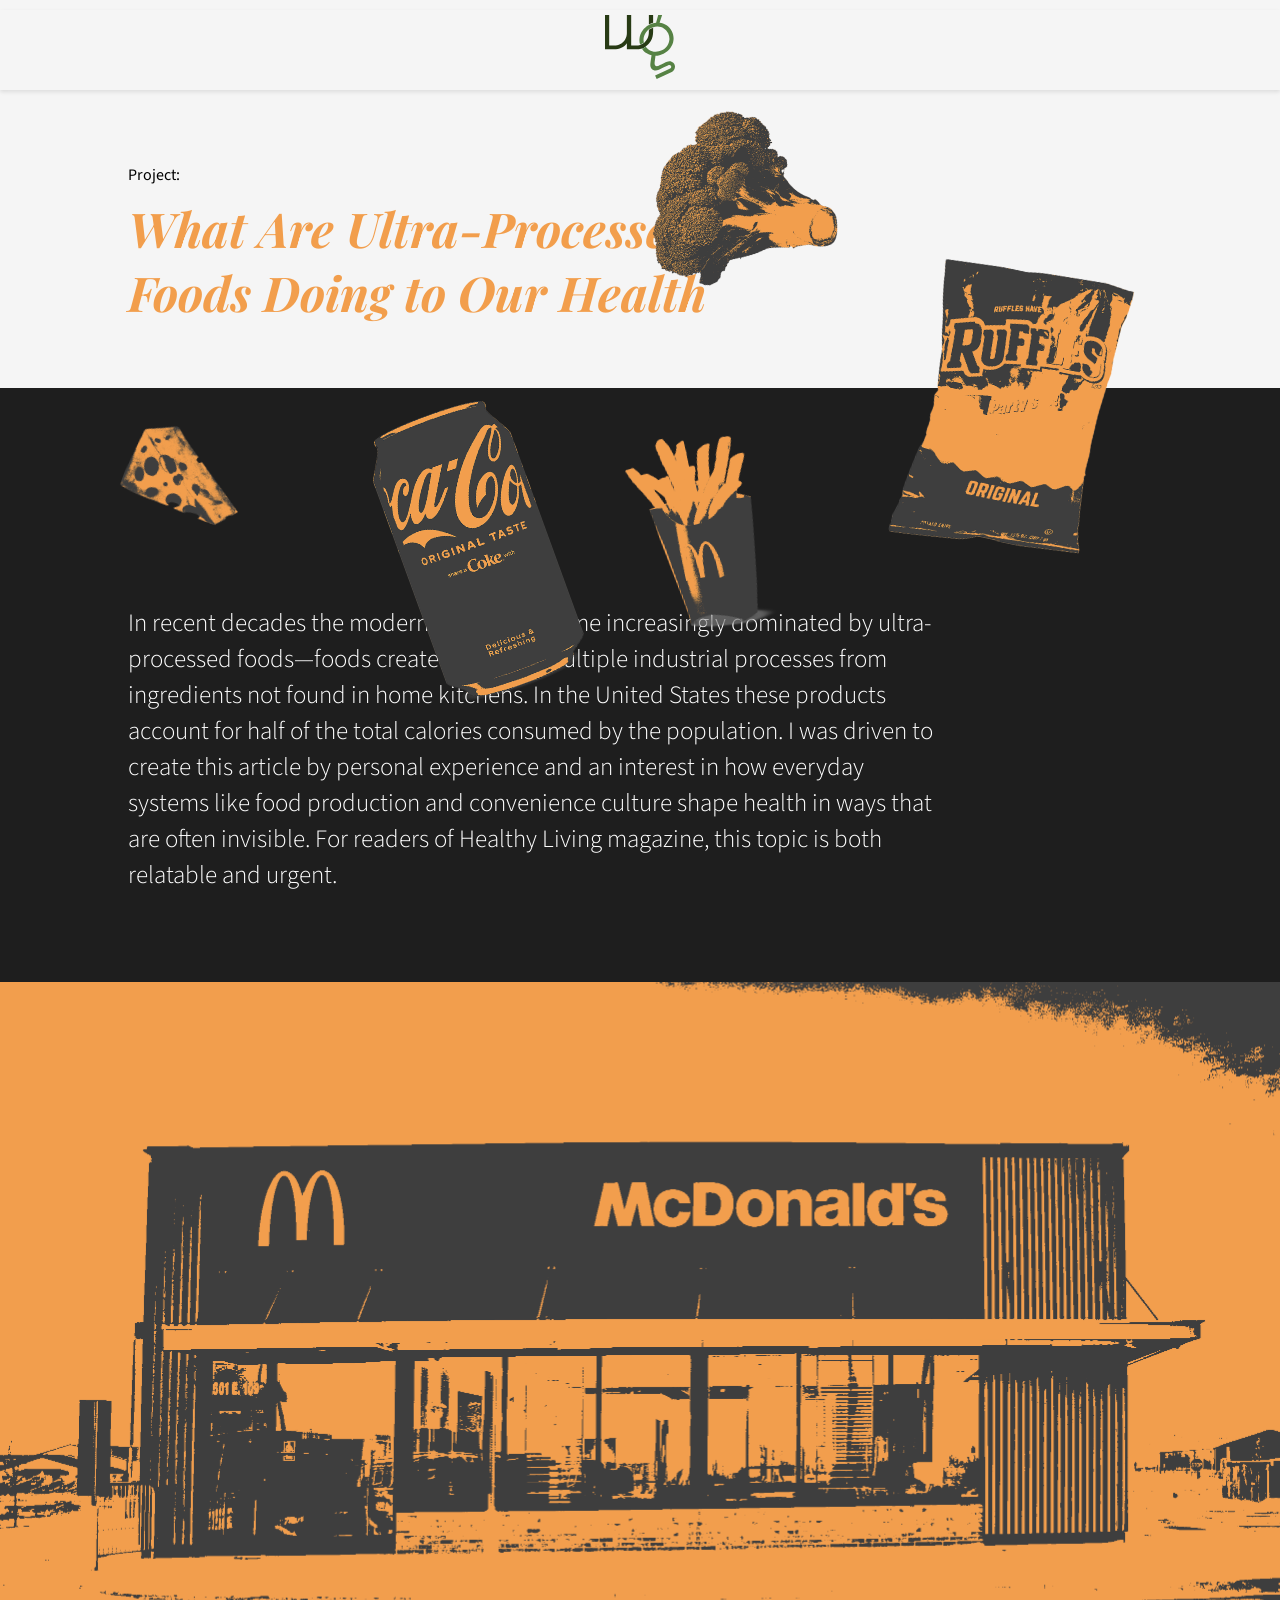
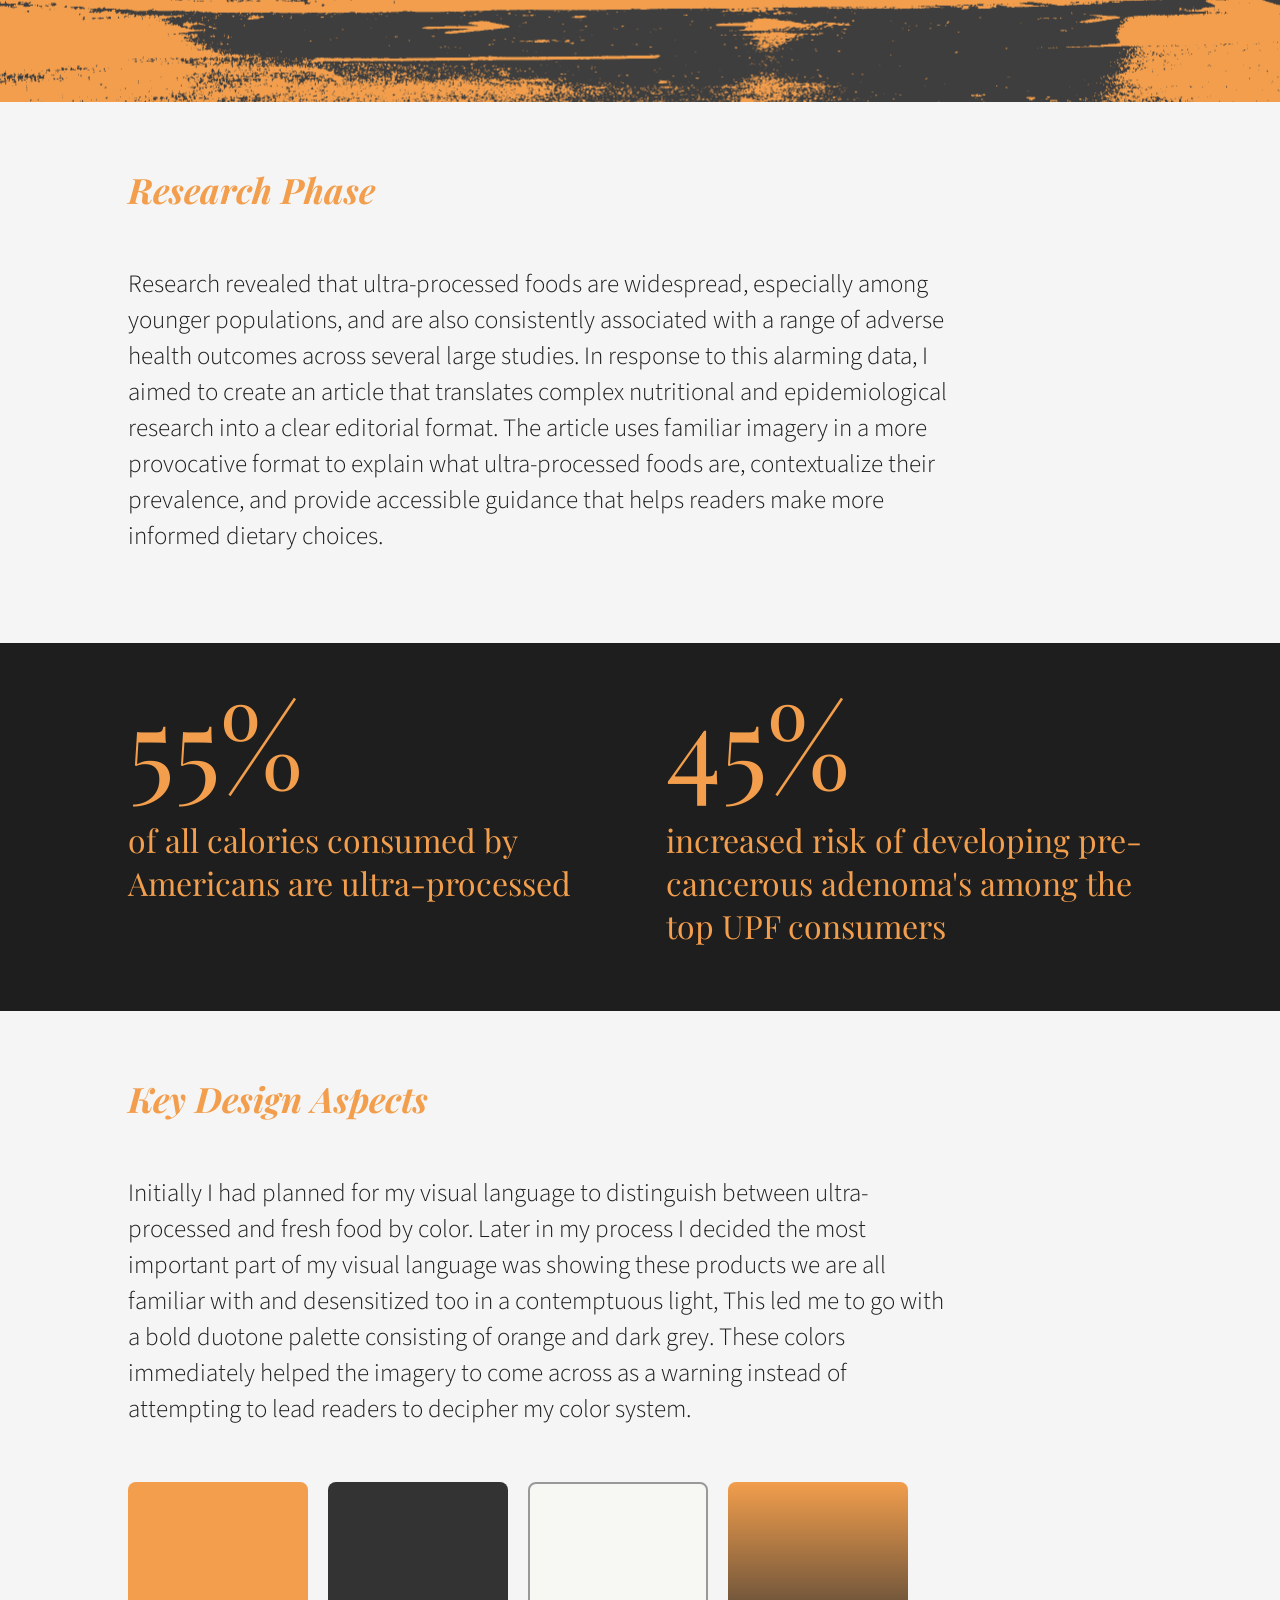
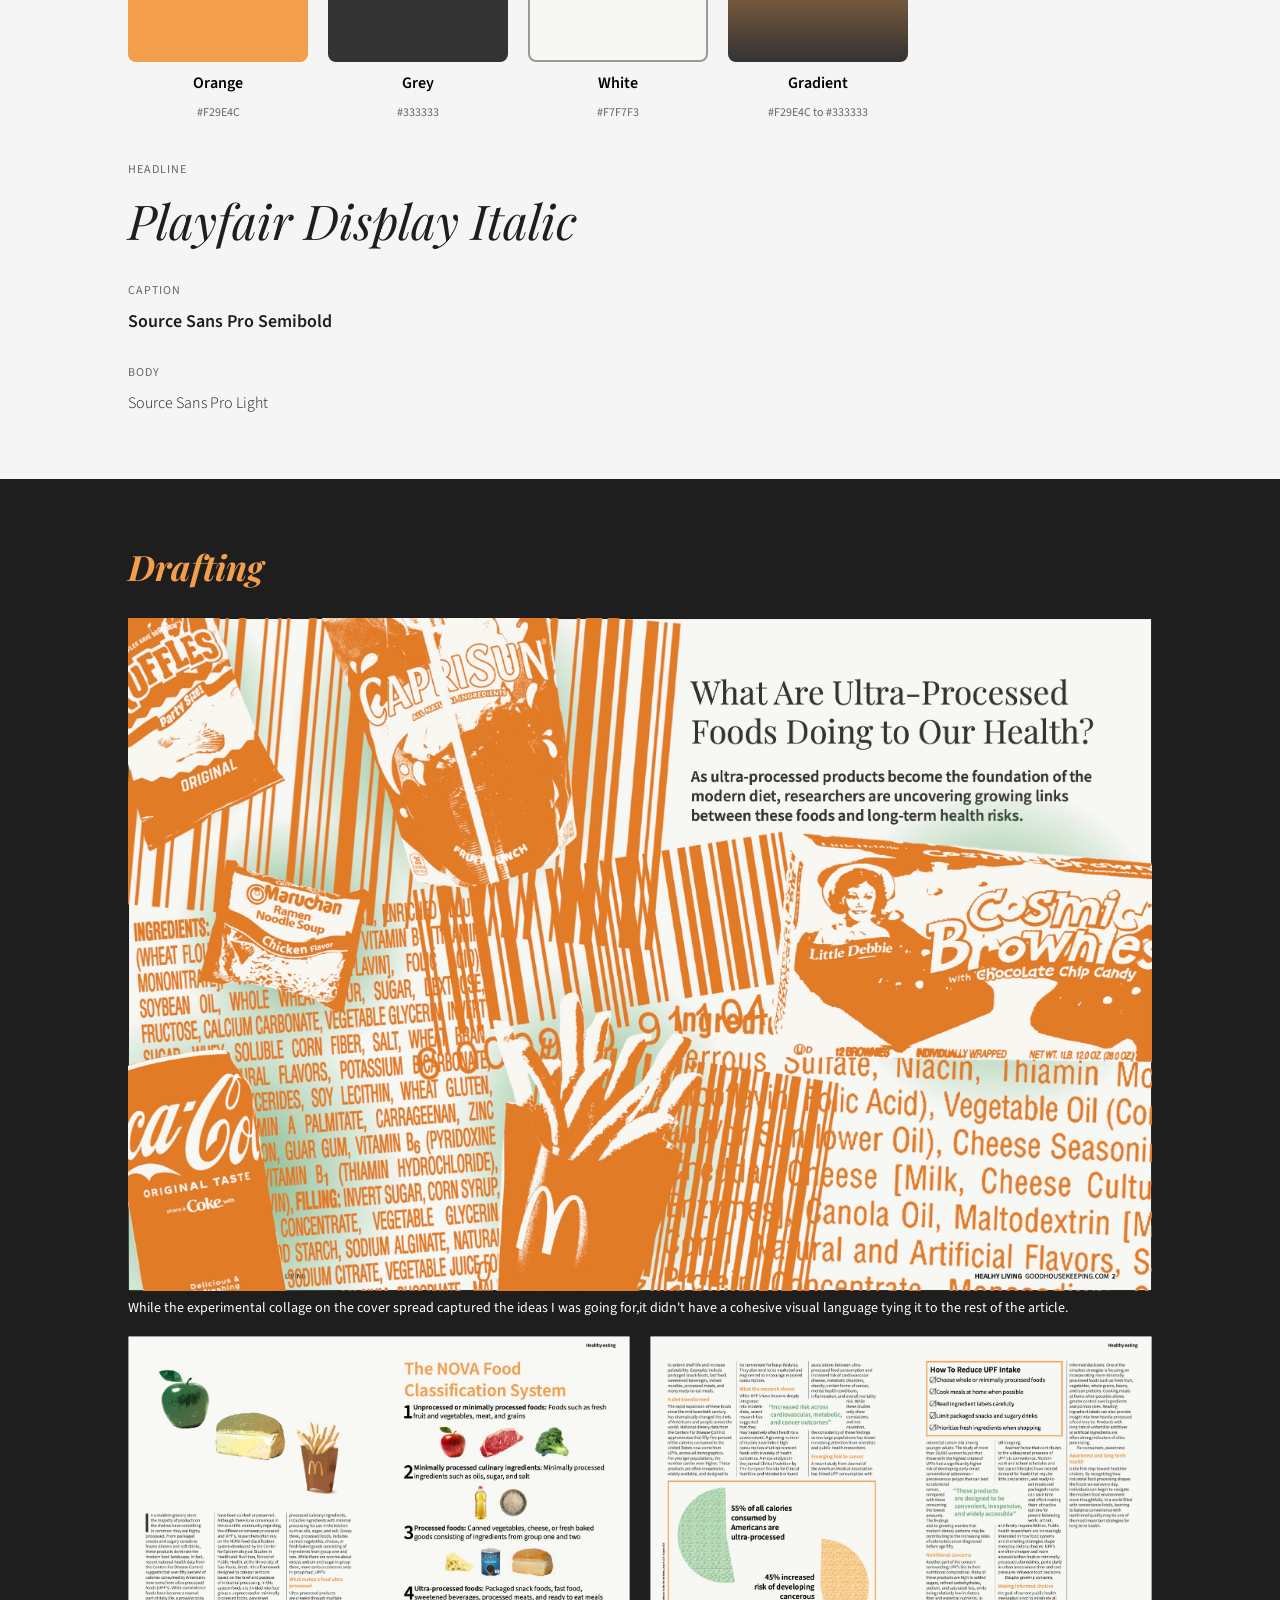
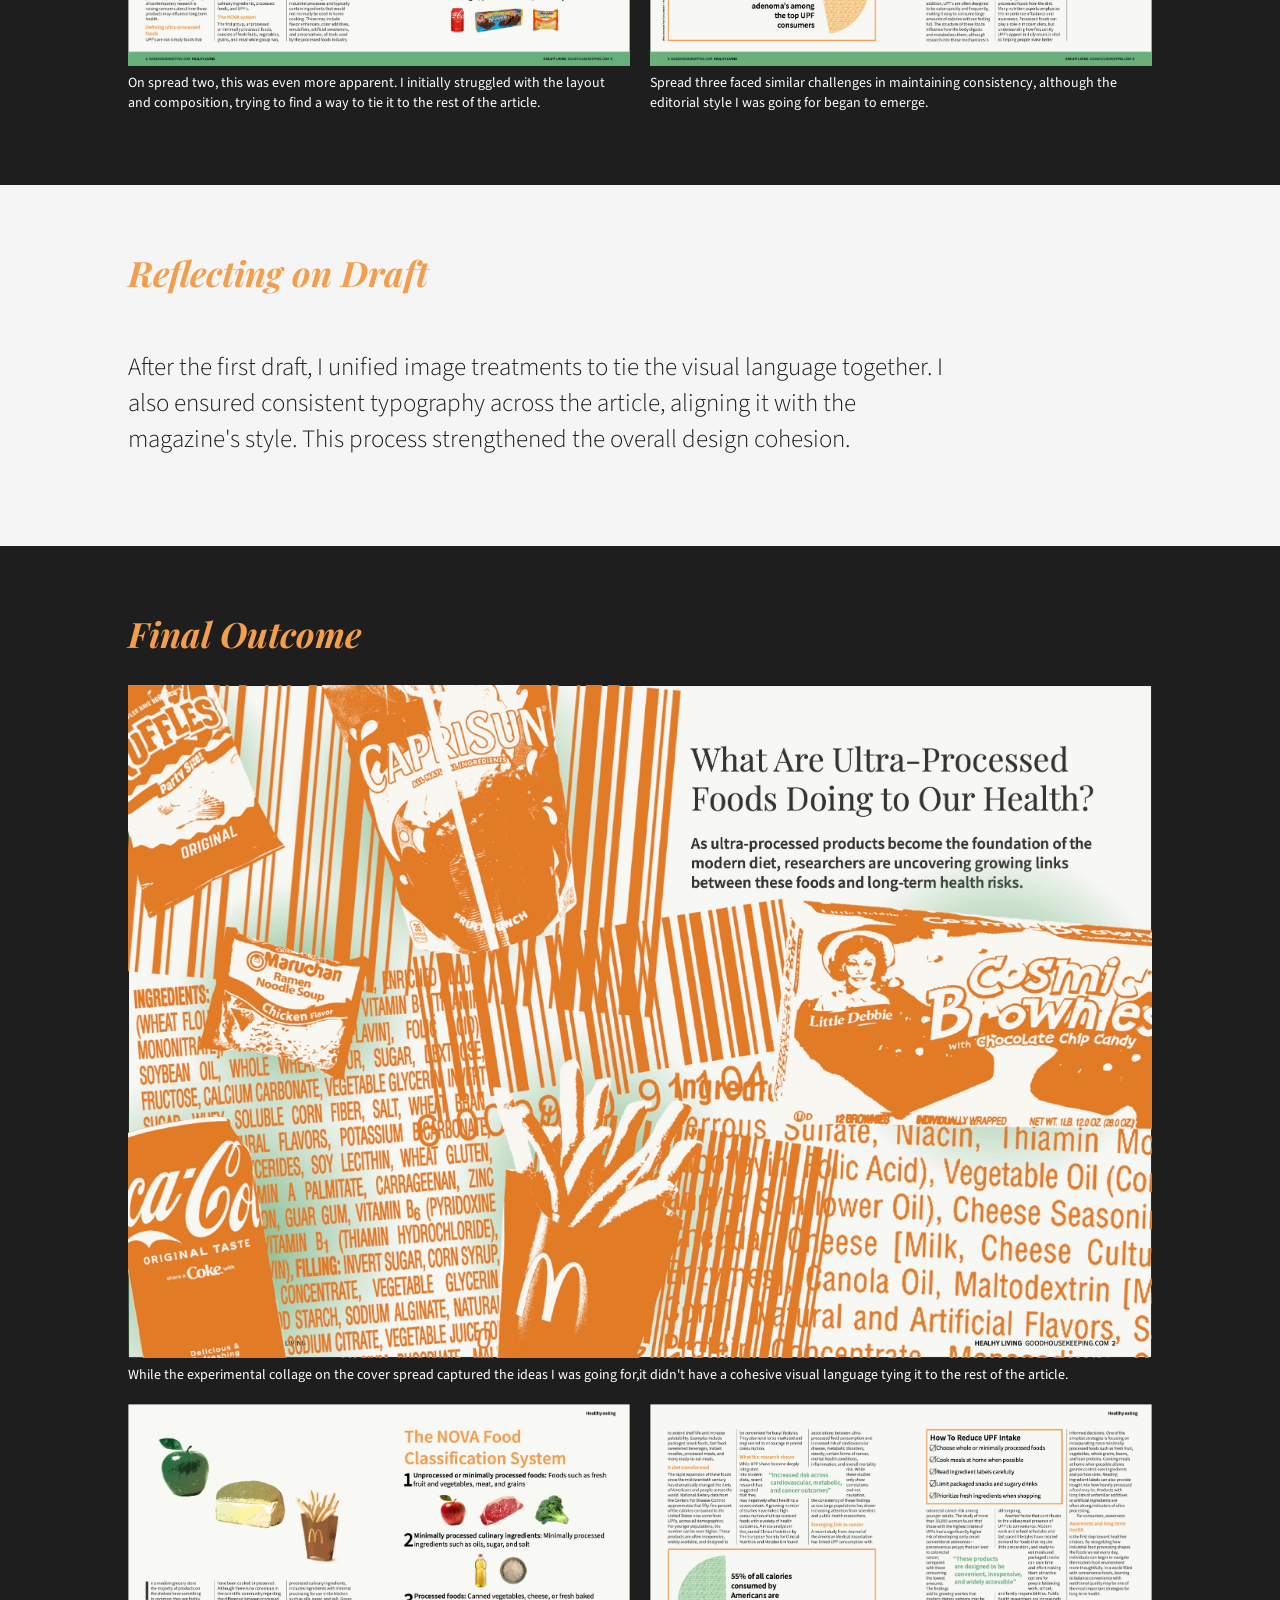
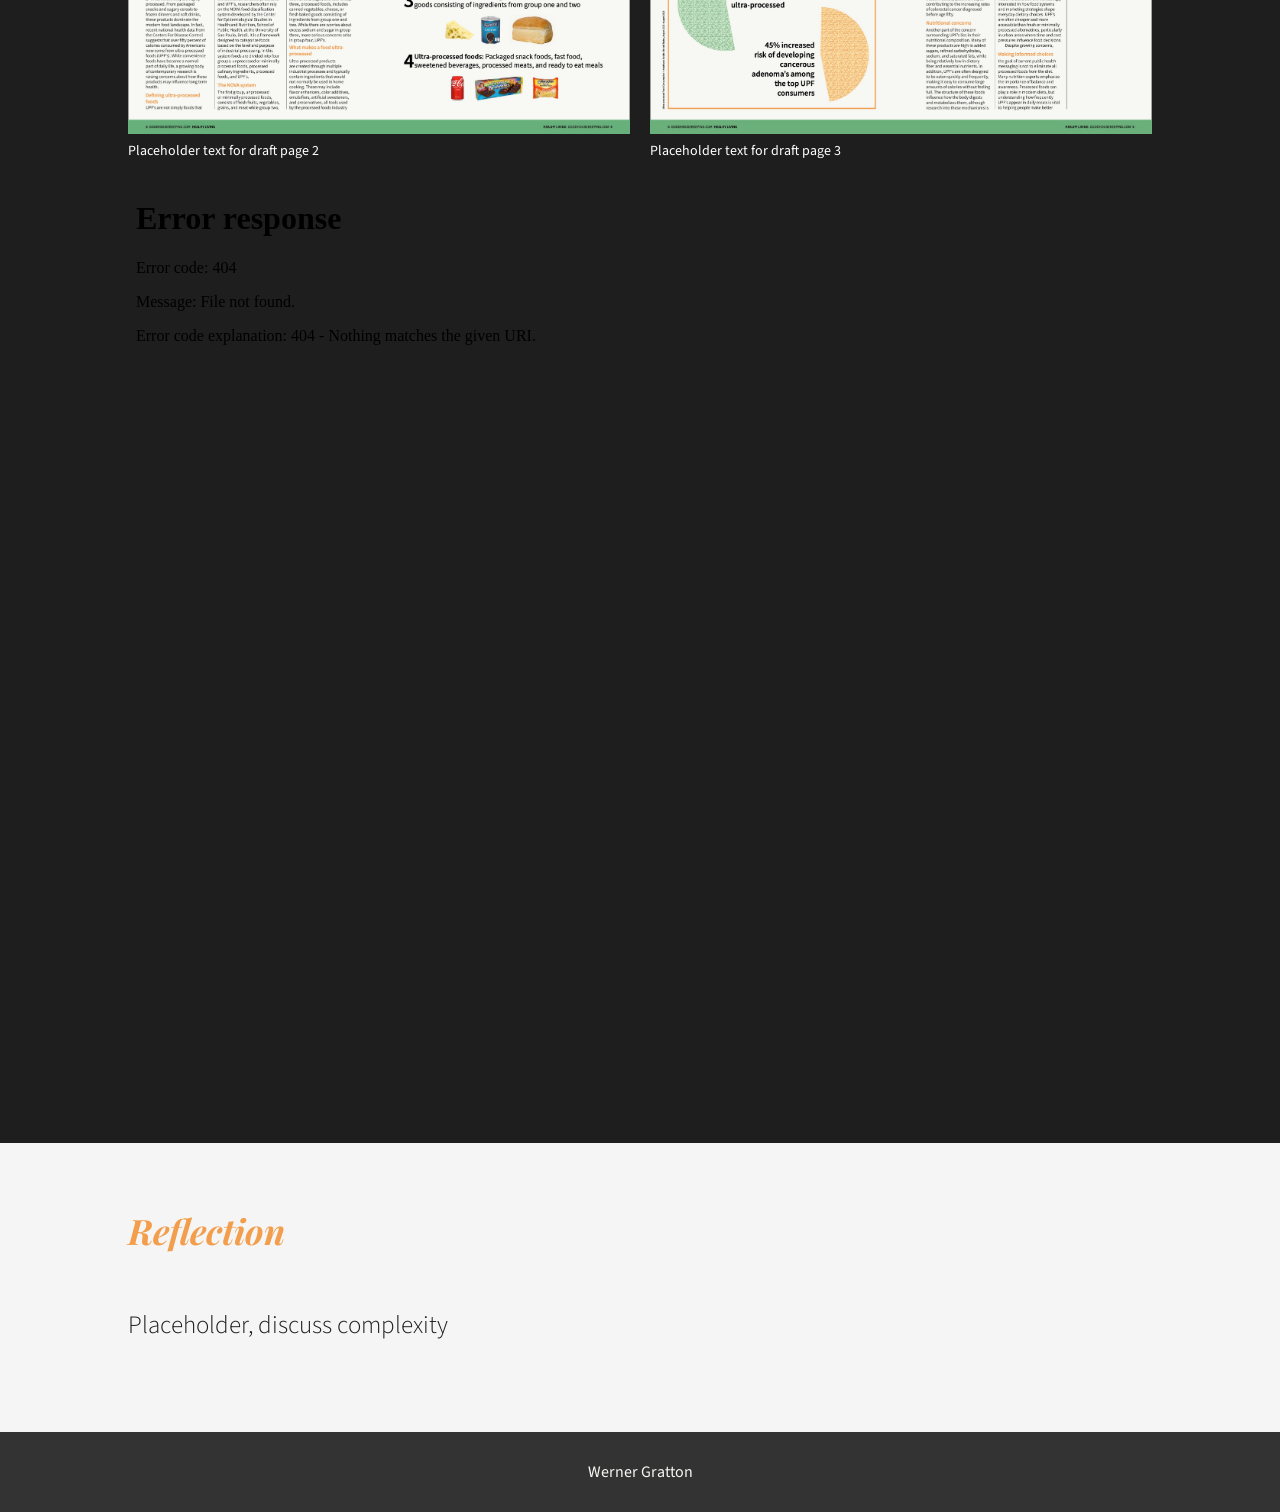
==== case_study.html @ 646a1f19 "updated to match local version" ====
<!DOCTYPE html>
<html lang="en">
<head>
    <meta charset="UTF-8">
    <meta name="viewport" content="width=device-width, initial-scale=1.0">
    <title>Werner Gratton</title>
    <link rel="preconnect" href="https://fonts.googleapis.com">
    <link rel="preconnect" href="https://fonts.gstatic.com" crossorigin>
    <link href="https://fonts.googleapis.com/css2?family=Playfair+Display:ital@0;1&family=Source+Sans+Pro:wght@300;400;600&display=swap" rel="stylesheet">
    <link rel="stylesheet" href="css/case_study.css">
</head>
<body>
    <header>
        <div class="logo">
            <a href="index.html"><img src="assets/images/logo.svg" alt=""></a>
        </div>
    </header>
    <section class="section">
        <span class="label">Project:</span>
        <h1 class="heading">What Are Ultra-Processed Foods Doing to Our Health</h1>
        <img src="assets/images/case_study/french fry.png" alt="" class="collage-image" id="draggable">
        <img src="assets/images/case_study/broccoli.png" alt="" class="collage-image">
        <img src="assets/images/case_study/ruffles.png" alt="" class="collage-image">
        <img src="assets/images/case_study/cheese.png" alt="" class="collage-image">
        <img src="assets/images/case_study/coke.png" alt="" class="collage-image">
    </section>
    <section class="section dark opening">
        <p class="text">In recent decades the modern diet has become increasingly dominated by ultra-processed foods—foods created through multiple industrial processes from ingredients not found in home kitchens. In the United States these products account for half of the total calories consumed by the population. I was driven to create this article by personal experience and an interest in how everyday systems like food production and convenience culture shape health in ways that are often invisible. For readers of Healthy Living magazine, this topic is both relatable and urgent.</p>
    </section>
    <section class="section" id="full-width">

    </section>
    <section class="section">
        <h1 class="heading subheading">Research Phase</h1>
        <p class="text dark">Research revealed that ultra-processed foods are widespread, especially among younger populations, and are also consistently associated with a range of adverse health outcomes across several large studies. In response to this alarming data, I aimed to create an article that translates complex nutritional and epidemiological research into a clear editorial format. The article uses familiar imagery in a more provocative format to explain what ultra-processed foods are, contextualize their prevalence, and provide accessible guidance that helps readers make more informed dietary choices.</p>
    </section>
    <div class="stats-grid">
        <div class="stat-item">
            <p>55%</p>
            <p class="stat-label">of all calories consumed by Americans are ultra-processed</p>
        </div>
        <div class="stat-item">
            <p>45%</p>
            <p class="stat-label">increased risk of developing pre-cancerous adenoma&#39;s among the top UPF consumers</p>
        </div>
    </div>
    <section class="section">
         <h1 class="heading subheading">Key Design Aspects</h1>
        <p class="text dark">Initially I had planned for my visual language to distinguish between ultra-processed and fresh food by color. Later in my process I decided the most important part of my visual language was showing these products we are all familiar with and desensitized too in a contemptuous light, This led me to go with a bold duotone palette consisting of orange and dark grey. These colors immediately helped the imagery to come across as a warning instead of attempting to lead readers to decipher my color system.</p>
        <div class="color-palette">
            <div class="color-item">
                <div class="color-swatch orange"></div>
                <p class="color-label">Orange</p>
                <p class="color-value">#F29E4C</p>
            </div>
            <div class="color-item">
                <div class="color-swatch grey"></div>
                <p class="color-label">Grey</p>
                <p class="color-value">#333333</p>
            </div>
            <div class="color-item">
                <div class="color-swatch white"></div>
                <p class="color-label">White</p>
                <p class="color-value">#F7F7F3</p>
            </div>
            <div class="color-item">
                <div class="color-swatch gradient"></div>
                <p class="color-label">Gradient</p>
                <p class="color-value">#F29E4C to #333333</p>
            </div>
        </div>
        <div class="type-specimen">
            <div class="type-item">
                <p class="type-label">Headline</p>
                <p class="type-display headline">Playfair Display Italic</p>
            </div>
            <div class="type-item">
                <p class="type-label">Caption</p>
                <p class="type-display caption">Source Sans Pro Semibold</p>
            </div>
            <div class="type-item">
                <p class="type-label">Body</p>
                <p class="type-display body">Source Sans Pro Light</p>
            </div>
        </div>
    </section>
    <section class="section dark">
        <h1 class="heading subheading">Drafting</h1>
        <figure class="bigimage">
            <img src="assets/images/case_study/darft_pg1.jpg" alt="">
            <figcaption class="image-caption">While the experimental collage on the cover spread captured the ideas I was going for,it didn't have a cohesive visual language tying it to the rest of the article.</figcaption>
        </figure>
        <div class="imagerow">
            <figure class="image-card">
                <img src="assets/images/case_study/darft_pg2.jpg" alt="">
                <figcaption class="image-caption">On spread two, this was even more apparent. I initially struggled with the layout and composition, trying to find a way to tie it to the rest of the article.</figcaption>
            </figure>
            <figure class="image-card">
                <img src="assets/images/case_study/darft_pg3.jpg" alt="">
                <figcaption class="image-caption">Spread three faced similar challenges in maintaining consistency, although the editorial style I was going for began to emerge.</figcaption>
            </figure>
        </div>
    </section>
    <section class="section">
        <h1 class="heading subheading">Reflecting on Draft</h1>
        <p class="text dark">After the first draft, I unified image treatments to tie the visual language together. I also ensured consistent typography across the article, aligning it with the magazine's style. This process strengthened the overall design cohesion.</p>
    </section>
    <section class="section dark">
        <h1 class="heading subheading">Final Outcome</h1>
        <figure class="bigimage">
            <img src="assets/images/case_study/darft_pg1.jpg" alt="">
            <figcaption class="image-caption">While the experimental collage on the cover spread captured the ideas I was going for,it didn't have a cohesive visual language tying it to the rest of the article.</figcaption>
        </figure>
        <div class="imagerow">
            <figure class="image-card">
                <img src="assets/images/case_study/darft_pg2.jpg" alt="">
                <figcaption class="image-caption">Placeholder text for draft page 2</figcaption>
            </figure>
            <figure class="image-card">
                <img src="assets/images/case_study/darft_pg3.jpg" alt="">
                <figcaption class="image-caption">Placeholder text for draft page 3</figcaption>
            </figure>
        </div>
        <iframe src="assets/pdf/final.pdf" frameborder="0" style="display: block; width: 100%; height: 100vh;">
            <p>error</p>
        </iframe>
    </section>
    <section class="section">
        <h1 class="heading subheading">Reflection</h1>
        <p class="text dark">Placeholder, discuss complexity</p>
    </section>
    <footer>
        <p>Werner Gratton</p>
    </footer>
    <script src="scripts/case_study.js"></script>
</body>
</html>
---- css/case_study.css ----
*, *::before, *::after {
    box-sizing: border-box;
}

body {
    background-color: whitesmoke;
    display: flex;
    flex-direction: column;
    margin: 0;
    padding: 0;
    width: 100%;
    min-height: 100vh;
    cursor: default;
    font-family: 'Source Sans Pro', system-ui, -apple-system, BlinkMacSystemFont,
        'Segoe UI', Roboto, Oxygen, Ubuntu, Cantarell, 'Open Sans', 'Helvetica Neue', sans-serif;
    background-size: cover;
    background-position: center;
    background-repeat: no-repeat;
    overflow-x: hidden;
}

header {
    width: 100%;
    height: 5rem;
    margin: 10px 0;
    display: flex;
    justify-content: center;
    align-items: center;
    box-shadow: 0 2px 4px rgba(0, 0, 0, 0.1);
}

footer {
    width: 100%;
    height: 5rem;
    margin: 10px 0;
    display: flex;
    justify-content: center;
    align-items: center;
    background-color: #333333;
    padding: 0 0;
    margin: 0 0 0 0;
    color: #F7F7F3;
}

figure {
    margin: 0;
}

.logo img {
    width: 70px;
}

.logo p {
    text-align: center;
    font-family: Arial, Helvetica, sans-serif;
    font-size: clamp(14px, 2vw, 20px);
    color: white;
}

.section {
    position: relative;
    display: flex;
    flex-direction: column;
    width: 100%;
    max-width: 100%;
    padding: clamp(60px, 15vw, 132px) 10%;
    padding-bottom: 5%;
    padding-top: 5%;
    align-items: flex-start;
    gap: 10px;
}

.section.dark {
    background: #1E1E1E;
    justify-content: center;
    align-items: flex-start;
    padding: clamp(60px, 15vw, 132px) 10%;
    padding-bottom: 5%;
    padding-top: 5%;
}

.section.dark.opening {
    padding-top: 15%;
}

.heading {
    max-width: 60%;
    font-family: 'Playfair Display', serif;
    color: #F29E4C;
    font-style: italic;
    font-size: clamp(24px, 5vw, 48px);
    margin: 0;
    text-align: left;
}

.heading.subheading {
    font-size: clamp(22px, 5vw, 35px);
    padding: clamp(12px, 2vw, 18px) 0;
    padding-top: 0;
}

.text {
    max-width: 90%;
    color: #FFF;
    font-family: 'Source Sans Pro', sans-serif;
    font-size: clamp(16px, 3vw, 25px);
    font-weight: 300;
    line-height: normal;
    margin-right: 20%;
}

.text.dark {
    color: #1E1E1E;
}

.stats-grid {
    display: flex;
    gap: 5%;
    padding: 2% 10% 5%;
    justify-content: center;
    align-items: flex-start;
    align-self: stretch;
    background: #1E1E1E;
}

.stat-item {
    flex: 1 0 0;
    color: #F29E4C;
    font-family: 'Playfair Display', serif;
    font-size: clamp(3rem, 10vw, 7rem);
    font-weight: 400;
    margin: 0;
}

.stat-item p {
    margin: 0;
}

.stat-label {
    color: #F29E4C;
    font-family: 'Playfair Display', serif;
    font-size: clamp(1rem, 3vw, 2rem);
    font-weight: 400;
    margin: 0;
    line-height: normal;
}

.label {
    margin: 0;
    font-size: clamp(16px, 1vw, 20px);
}

.collage-image {
    position: absolute;
    width: auto;
    height: auto;
    max-width: 100%;
    max-height: 100%;
    object-fit: contain;
    cursor: grab;
    transition: transform 0.2s ease;
}

.collage-image:hover {
    transform: translateY(-4px);
}

.collage-image:active {
    cursor: grabbing;
}

#full-width {
    width: 100vw;
    height: 80vh;
    background: #1E1E1E;
    overflow: hidden;
    background-image: url('../assets/images/case_study/mcdonalds.png');
    background-size: cover;
    background-position: center;
    background-repeat: no-repeat;
    margin: 0;
    padding: 0;
}

.color-palette {
    display: grid;
    grid-template-columns: repeat(4, 1fr);
    gap: 20px;
    margin-top: 20px;
}

.color-item {
    display: flex;
    flex-direction: column;
    align-items: center;
    gap: 10px;
}

.type-item {
    display: flex;
    flex-direction: column;
    align-items: flex-start;
    gap: 10px;
}

.color-swatch {
    width: 100%;
    aspect-ratio: 1;
    border-radius: 8px;
    min-height: clamp(80px, 15vw, 180px);
}

.color-label {
    font-size: clamp(12px, 2vw, 16px);
    font-weight: 600;
    margin: 0;
    text-align: center;
}

.color-value {
    font-size: clamp(10px, 1.5vw, 12px);
    font-weight: 400;
    margin: 0;
    text-align: center;
    color: #666;
}

@media (max-width: 1024px) {
    .color-palette {
        grid-template-columns: repeat(2, 1fr);
    }
}

@media (max-width: 640px) {
    .color-palette {
        grid-template-columns: repeat(2, 1fr);
    }
}

.color-swatch.orange {
    background-color: #F29E4C;
}

.color-swatch.grey {
    background-color: #333333;
}

.color-swatch.white {
    background-color: #F7F7F3;
    border: 2px solid #999;
}

.color-swatch.gradient {
    background: linear-gradient(to bottom, #F29E4C, #333333);
}

.type-specimen {
    display: grid;
    grid-template-columns: 1fr;
    gap: 30px;
    margin-top: 30px;
}

.type-label {
    font-size: clamp(10px, 1.5vw, 12px);
    font-weight: 400;
    margin: 0;
    color: #666;
    text-transform: uppercase;
    letter-spacing: 1px;
}

.type-display {
    margin: 0;
    color: #1E1E1E;
}

.type-display.headline {
    font-family: 'Playfair Display', serif;
    font-size: clamp(28px, 5vw, 48px);
    font-style: italic;
    font-weight: 400;
}

.type-display.caption {
    font-family: 'Source Sans Pro', sans-serif;
    font-size: clamp(14px, 2.5vw, 18px);
    font-weight: 600;
}

.type-display.body {
    font-family: 'Source Sans Pro', sans-serif;
    font-size: clamp(14px, 2vw, 16px);
    font-weight: 300;
    line-height: 1.5;
}

.bigimage,
.imagerow {
    width: 100%;
    max-width: 100%;
    padding: 0 0;
}

.bigimage img,
.image-card img {
    width: 100%;
    height: auto;
    display: block;
}

.imagerow {
    display: flex;
    gap: 20px;
    justify-content: stretch;
    flex-wrap: wrap;
}

.image-card {
    flex: 1 1 calc(50% - 10px);
    min-width: 220px;
    display: flex;
    flex-direction: column;
}

.image-caption {
    font-family: 'Source Sans Pro', sans-serif;
    font-size: clamp(12px, 1.4vw, 14px);
    color: #FFF;
    margin: 0;
    line-height: 1.4;
    padding: 0.5rem 0;
}
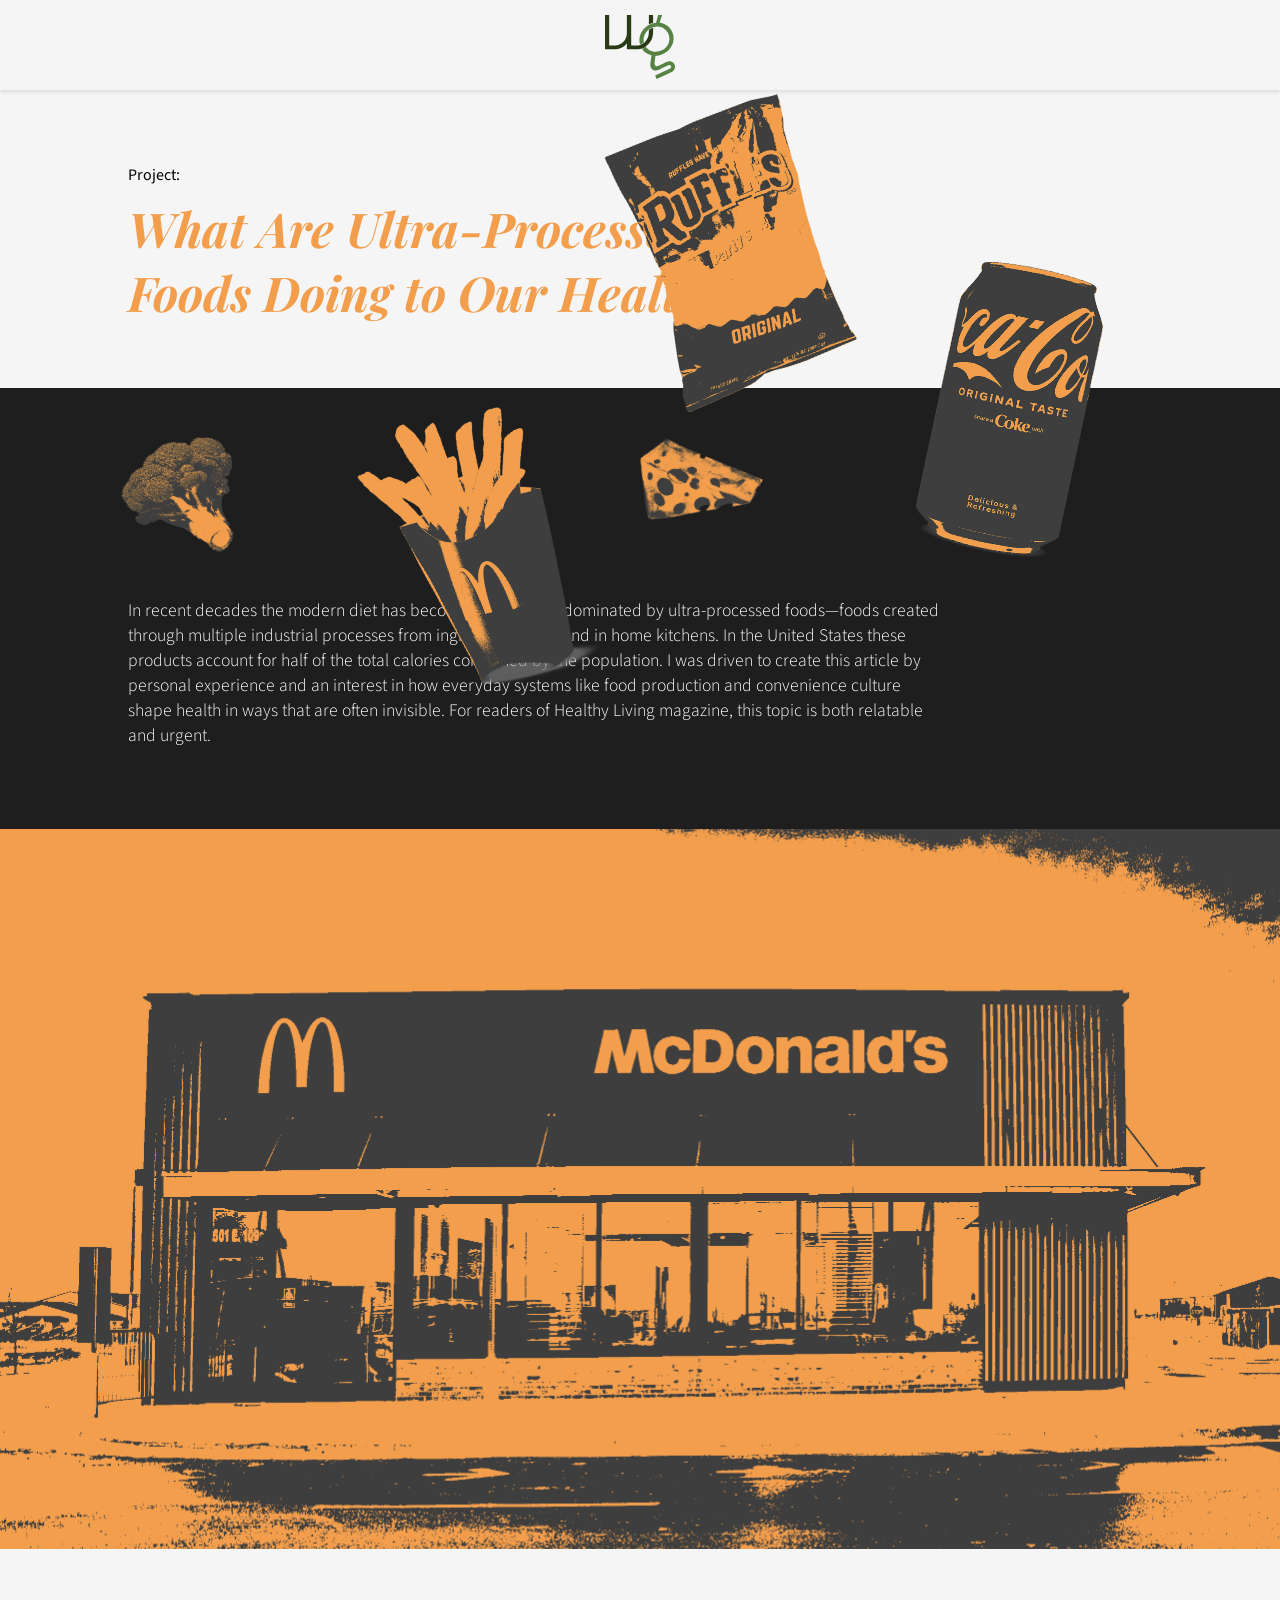
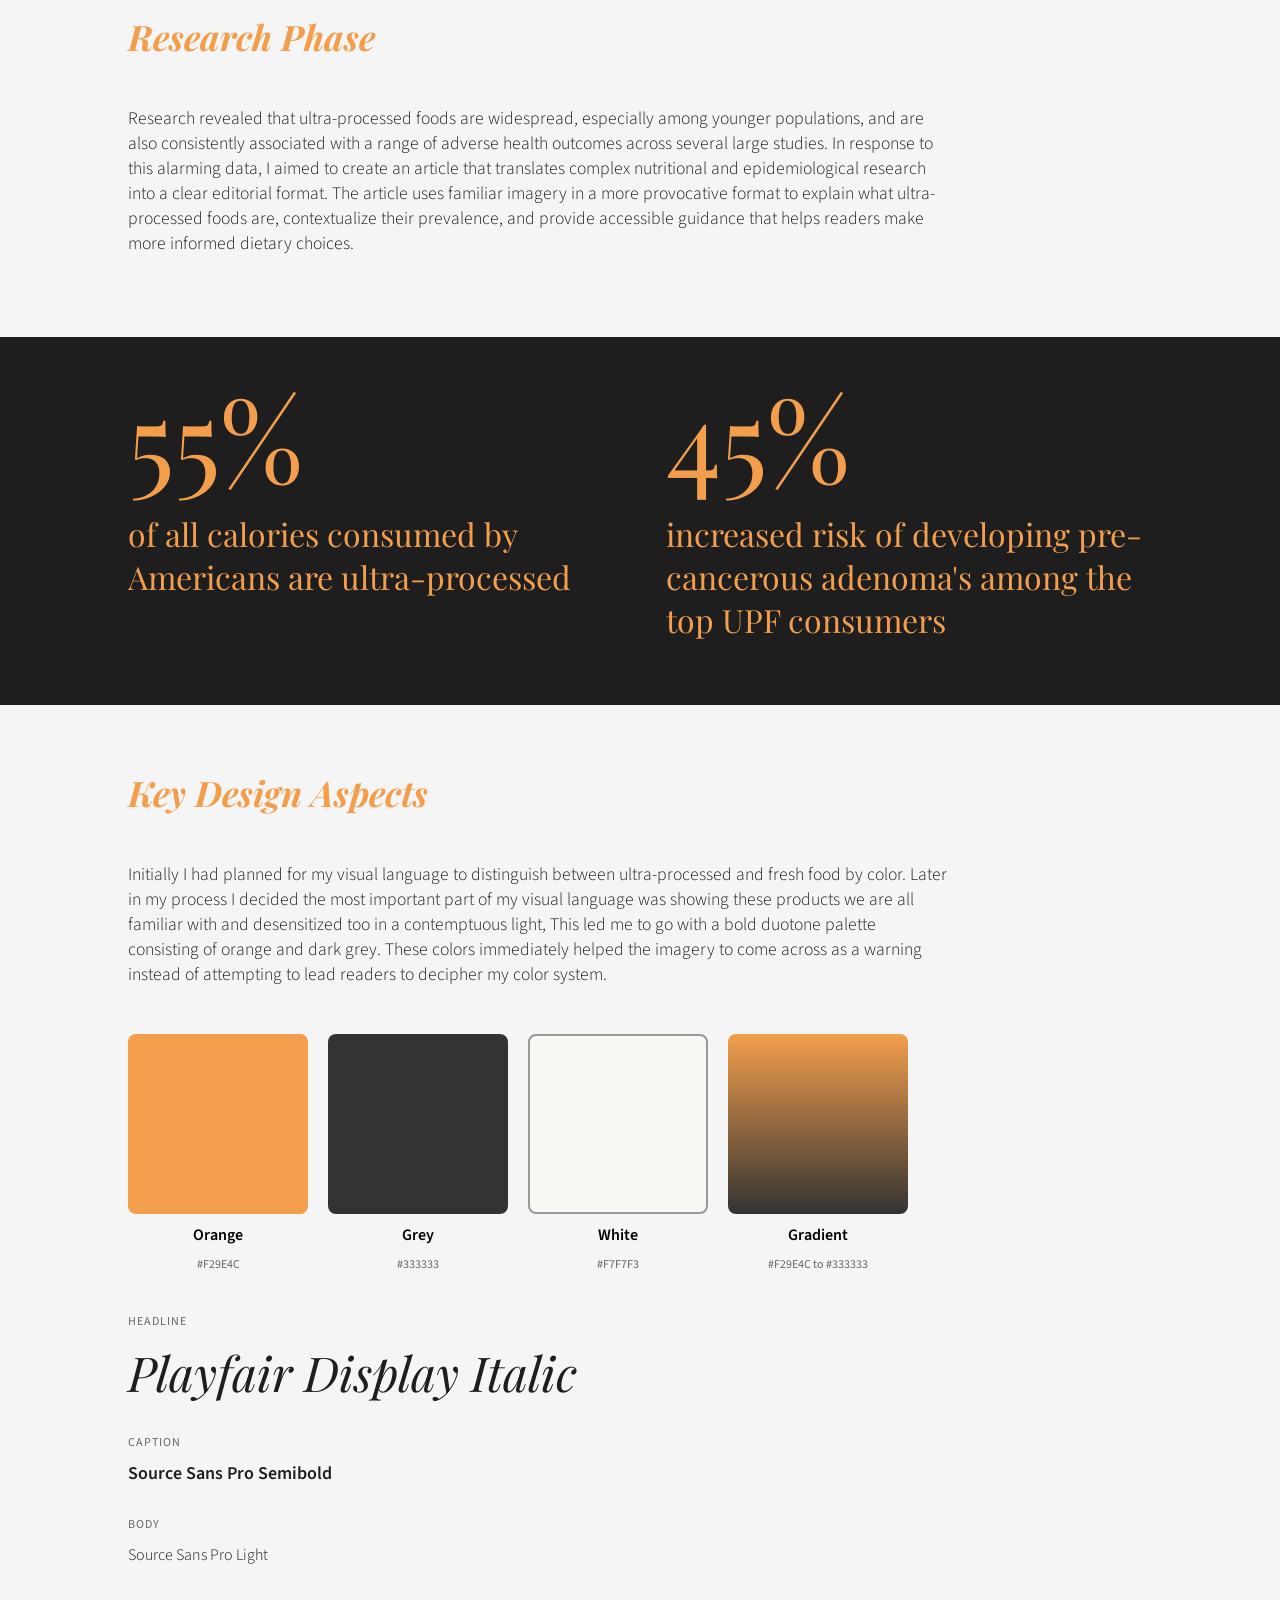
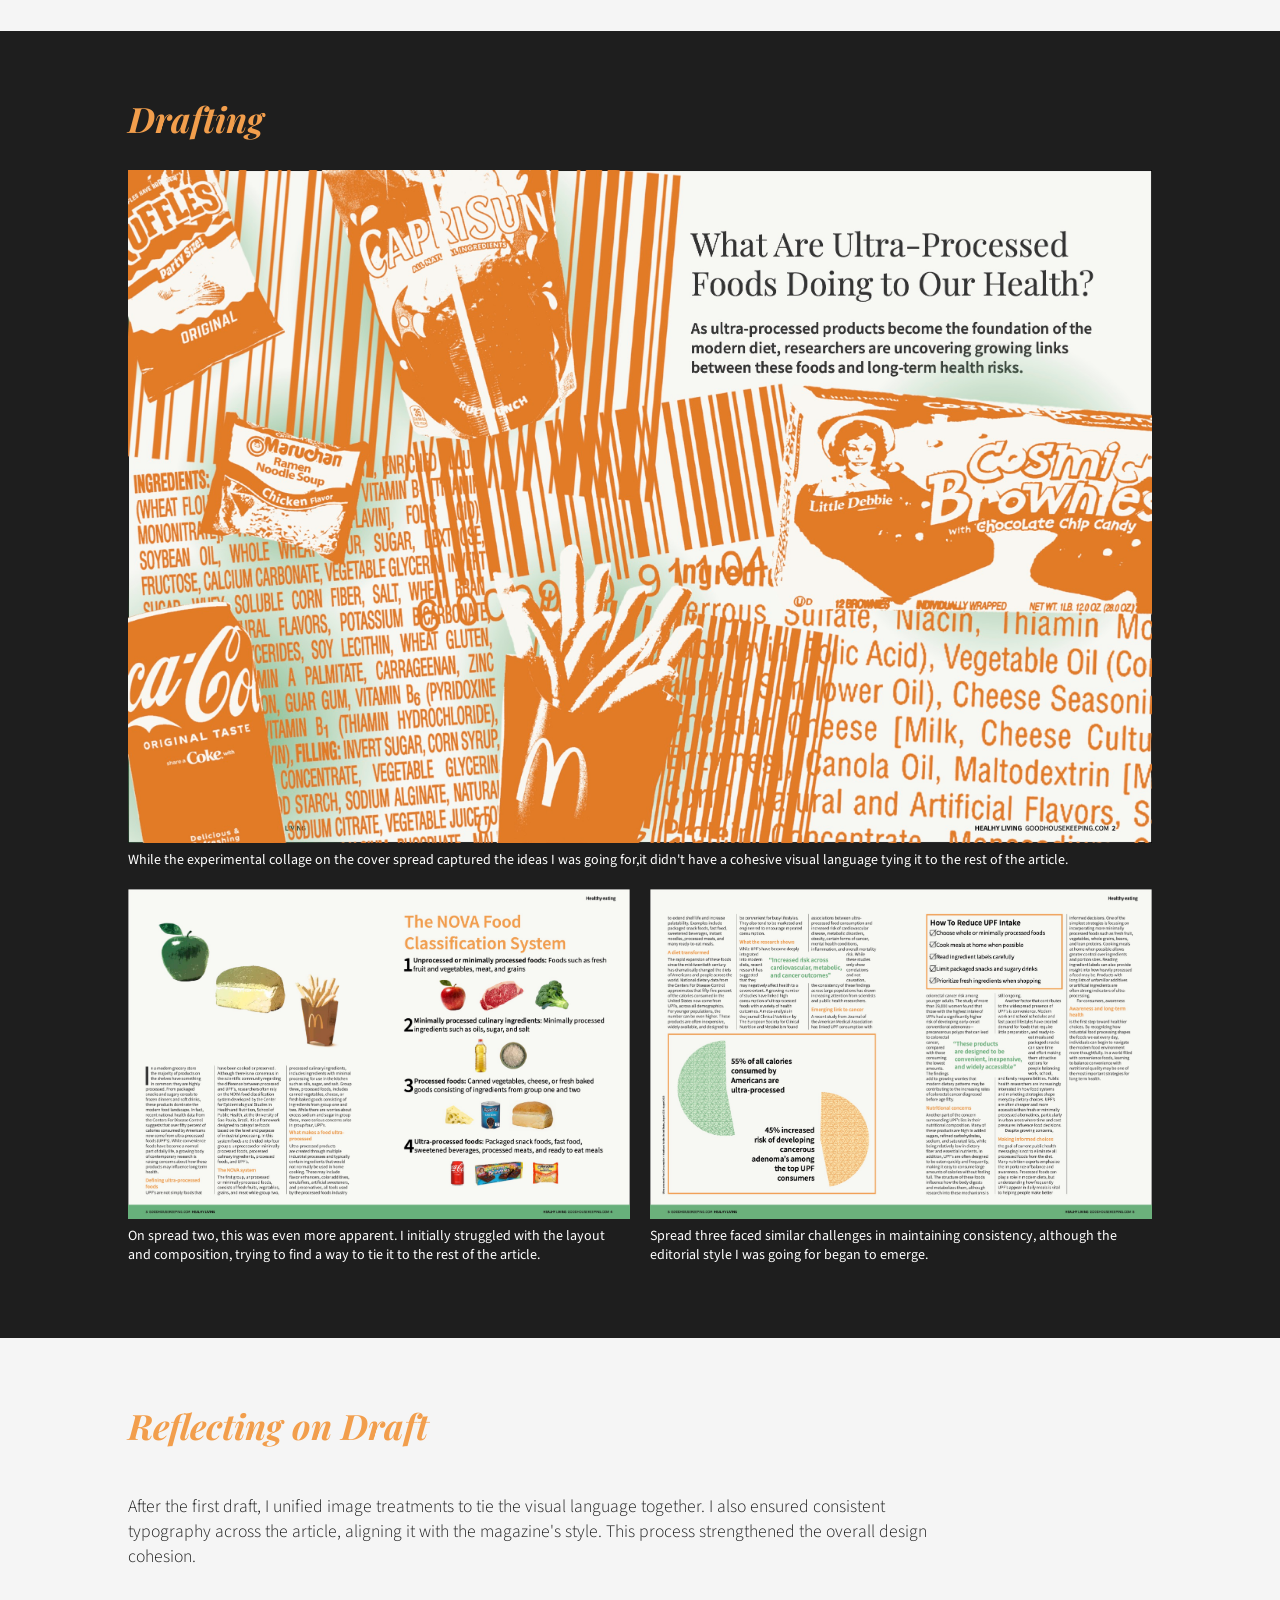
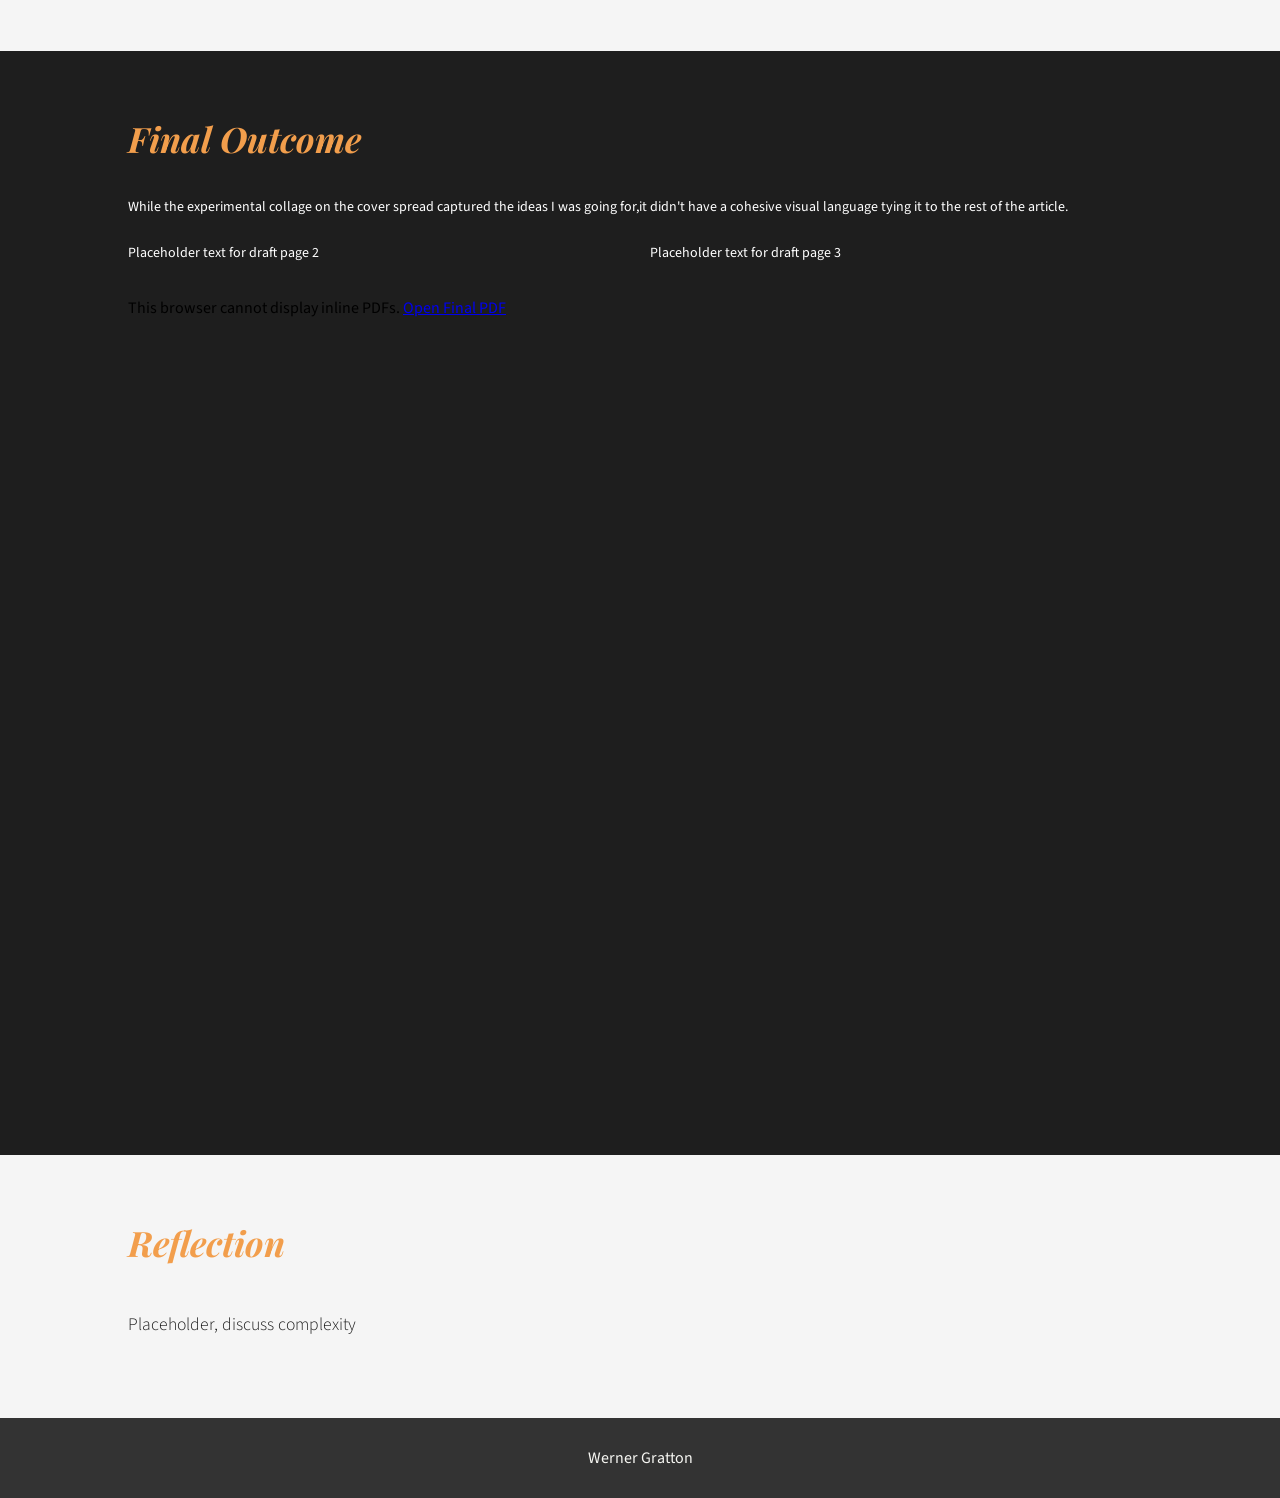
==== commit 1850dde0: "updated images" ====
--- a/case_study.html
+++ b/case_study.html
@@ -108,22 +108,36 @@
     <section class="section dark">
         <h1 class="heading subheading">Final Outcome</h1>
         <figure class="bigimage">
-            <img src="assets/images/case_study/darft_pg1.jpg" alt="">
+            <img src="assets/images/case_study/IMG_0615.jpg" alt="">
             <figcaption class="image-caption">While the experimental collage on the cover spread captured the ideas I was going for,it didn't have a cohesive visual language tying it to the rest of the article.</figcaption>
         </figure>
         <div class="imagerow">
             <figure class="image-card">
-                <img src="assets/images/case_study/darft_pg2.jpg" alt="">
+                <img src="assets/images/case_study/IMG_0613.jpg" alt="">
                 <figcaption class="image-caption">Placeholder text for draft page 2</figcaption>
             </figure>
             <figure class="image-card">
-                <img src="assets/images/case_study/darft_pg3.jpg" alt="">
+                <img src="assets/images/case_study/IMG_0612.jpg" alt="">
                 <figcaption class="image-caption">Placeholder text for draft page 3</figcaption>
             </figure>
         </div>
-        <iframe src="assets/pdf/final.pdf" frameborder="0" style="display: block; width: 100%; height: 100vh;">
-            <p>error</p>
-        </iframe>
+        <div class="pdf-embed">
+            <object
+                class="pdf-frame"
+                src="assets/pdf/final.pdf"
+                data="assets/pdf/final.pdf#view=FitH"
+                type="application/pdf"
+                aria-label="Final PDF">
+                <p>
+                    This browser cannot display inline PDFs.
+                    <a href="assets/pdf/final.pdf" target="_blank" rel="noopener noreferrer">Open Final PDF</a>
+                </p>
+            </object>
+        </div>
+        <p class="pdf-mobile-link">
+            On smaller screens, open the PDF full screen for best readability:
+            <a href="assets/pdf/final.pdf" target="_blank" rel="noopener noreferrer">Open Final PDF</a>
+        </p>
     </section>
     <section class="section">
         <h1 class="heading subheading">Reflection</h1>
--- a/css/case_study.css
+++ b/css/case_study.css
@@ -103,7 +103,7 @@
     max-width: 90%;
     color: #FFF;
     font-family: 'Source Sans Pro', sans-serif;
-    font-size: clamp(16px, 3vw, 25px);
+    font-size: 1.1rem;
     font-weight: 300;
     line-height: normal;
     margin-right: 20%;
@@ -158,11 +158,8 @@
     max-height: 100%;
     object-fit: contain;
     cursor: grab;
+    transform: rotate(var(--rotation, 0deg)) scale(1);
     transition: transform 0.2s ease;
-}
-
-.collage-image:hover {
-    transform: translateY(-4px);
 }
 
 .collage-image:active {
@@ -332,3 +329,49 @@
     padding: 0.5rem 0;
 }
 
+.pdf-embed {
+    align-self: stretch;
+    width: 100%;
+    max-width: 100%;
+    margin-left: 0;
+    transform: none;
+    height: clamp(760px, 90vh, 1200px);
+    border: 0;
+    overflow: hidden;
+    background: #1E1E1E;
+}
+
+.pdf-frame {
+    display: block;
+    width: 100%;
+    height: 100%;
+    border: 0;
+}
+
+.pdf-mobile-link {
+    display: none;
+    margin: 0.75rem 0 0;
+    color: #F7F7F3;
+    font-size: 1rem;
+}
+
+.pdf-mobile-link a {
+    color: #F29E4C;
+}
+
+@media (max-width: 1024px) {
+    .pdf-embed {
+        display: none;
+    }
+
+    .pdf-mobile-link {
+        display: block;
+    }
+
+    .pdf-mobile-link a {
+        display: inline-block;
+        margin-top: 0.25rem;
+        font-weight: 600;
+    }
+}
+
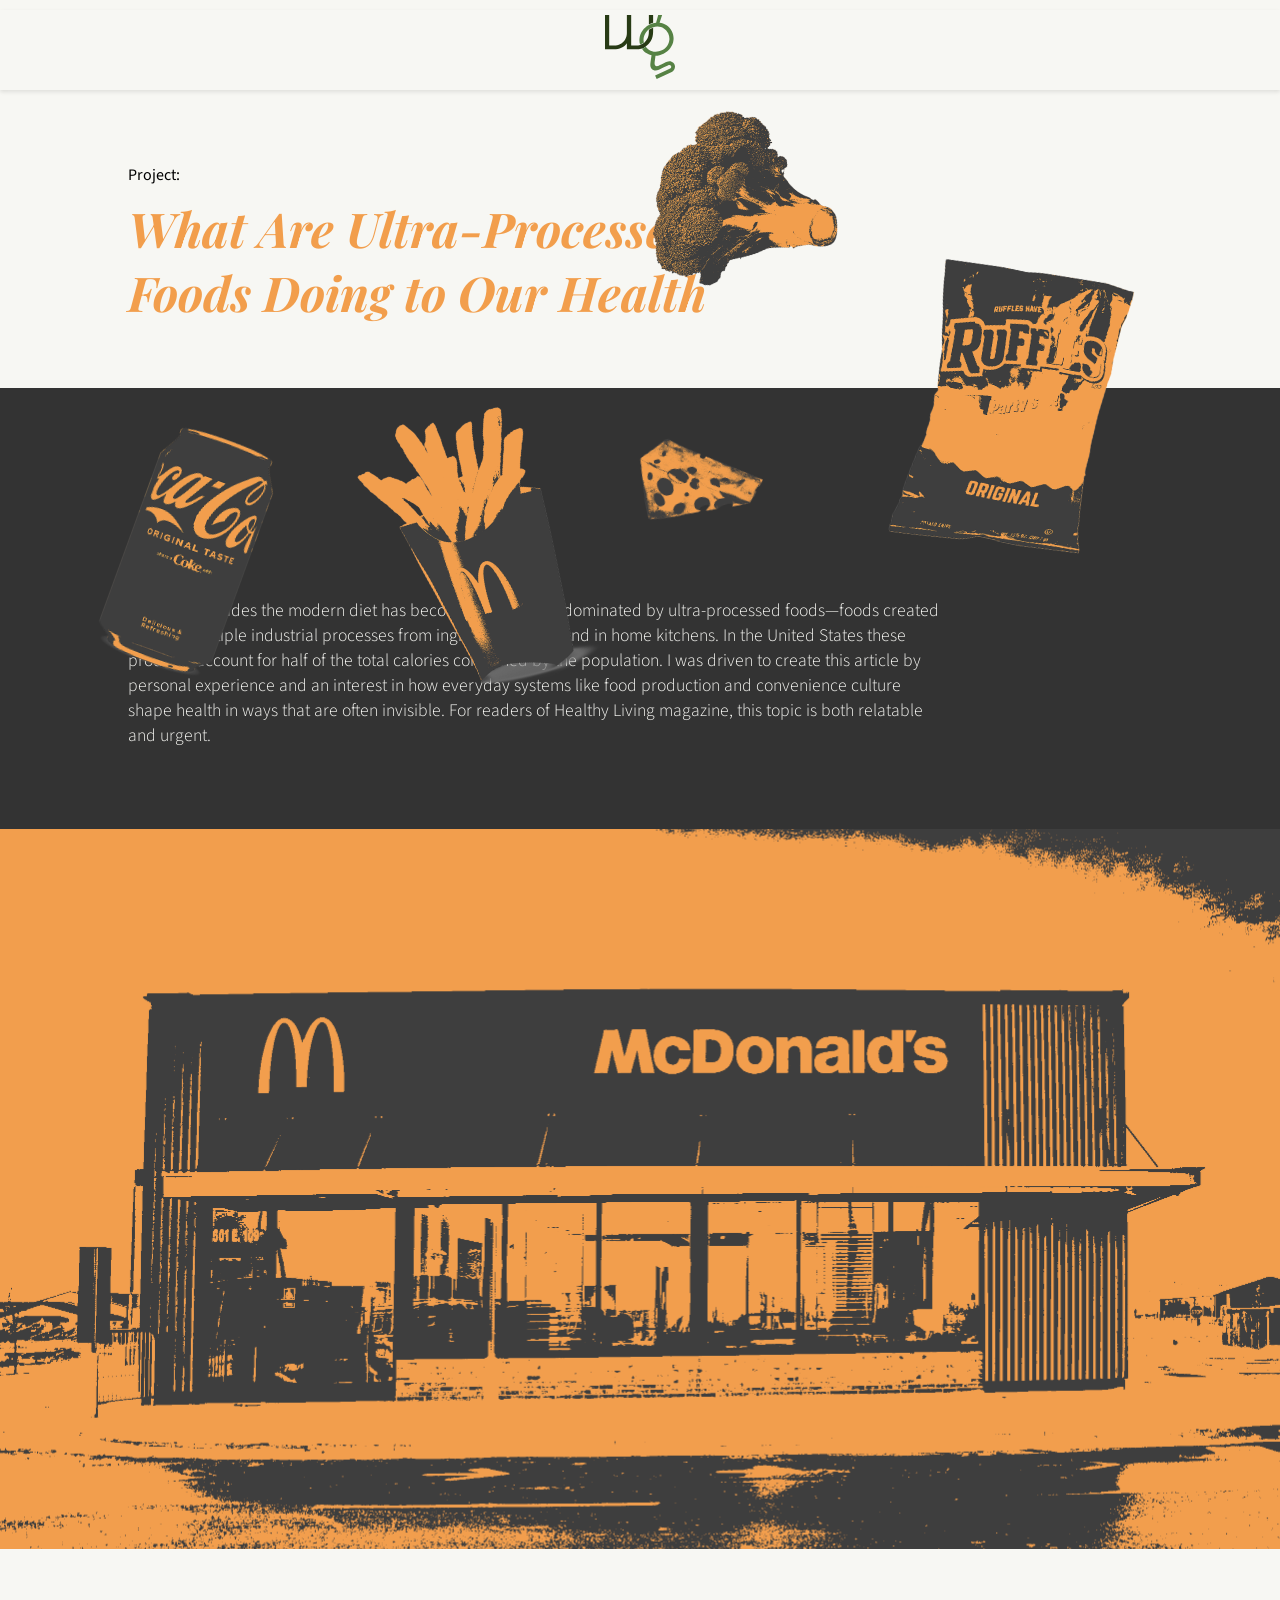
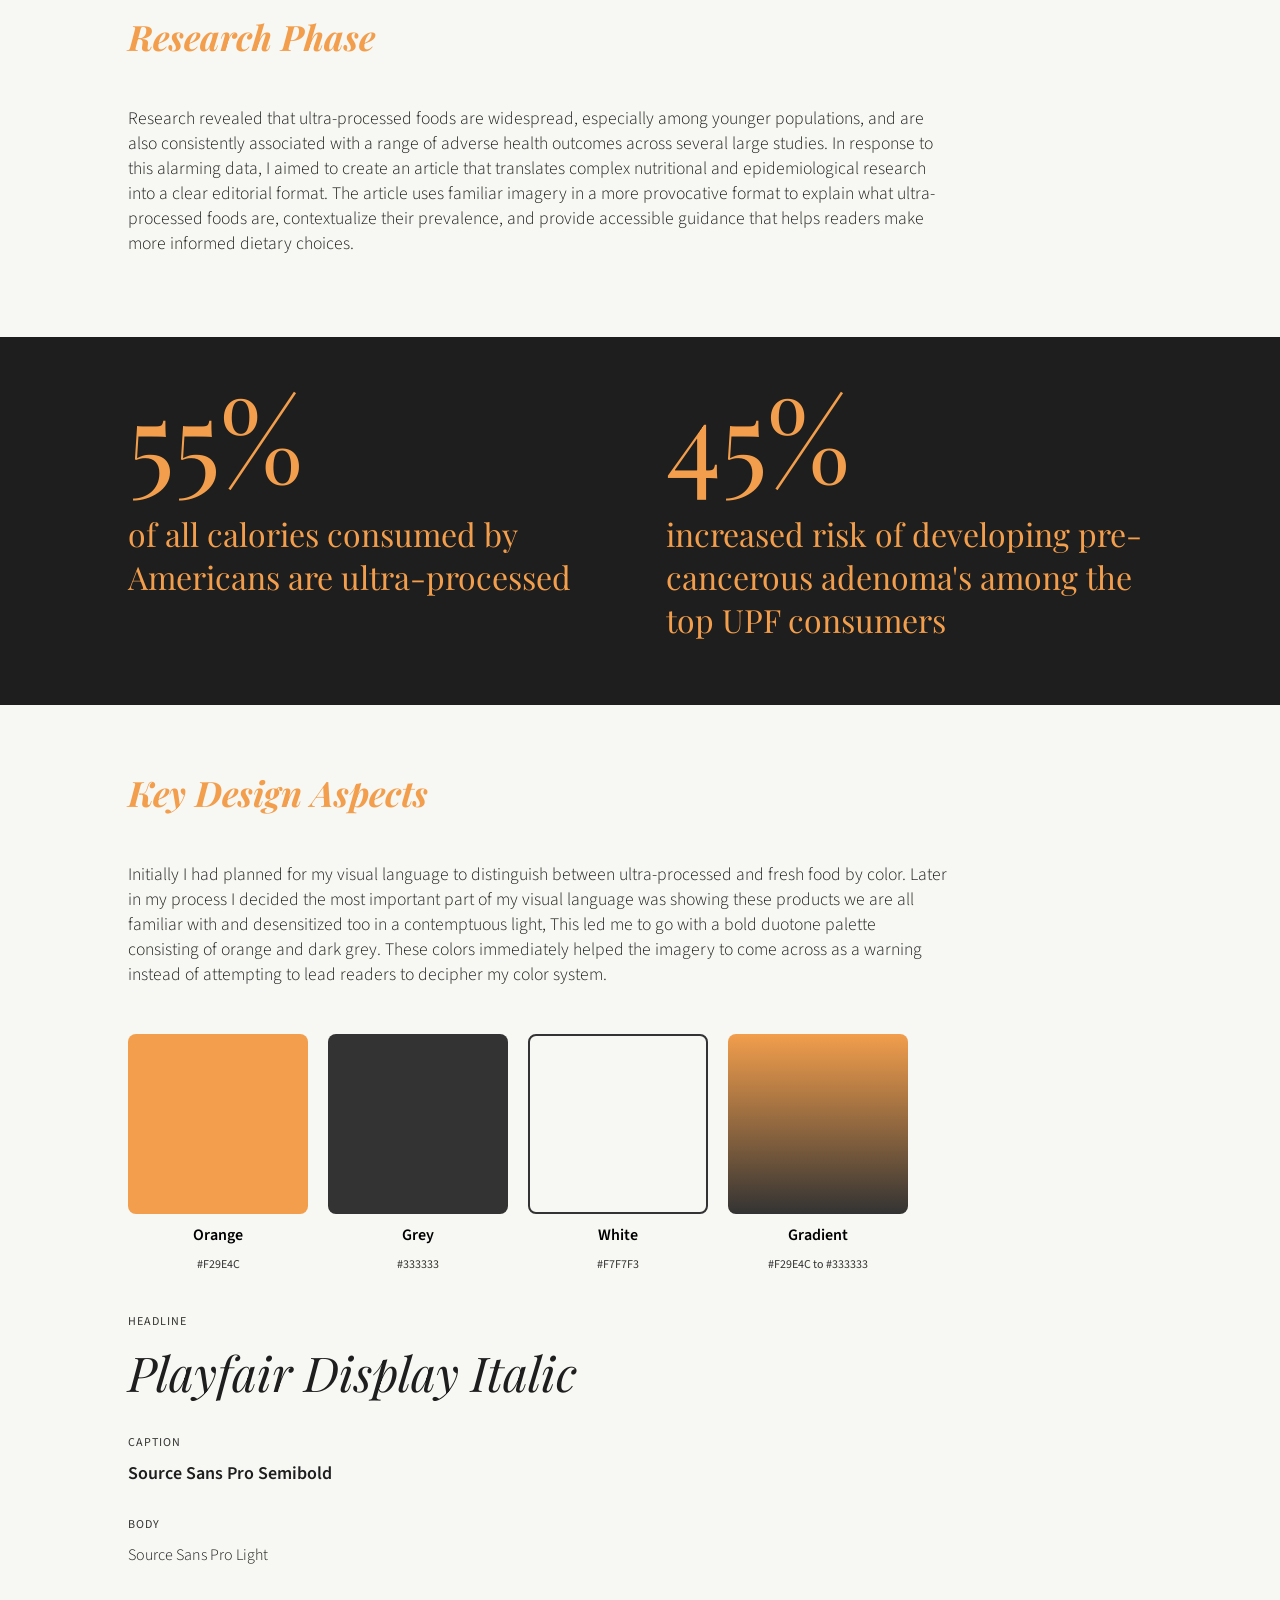
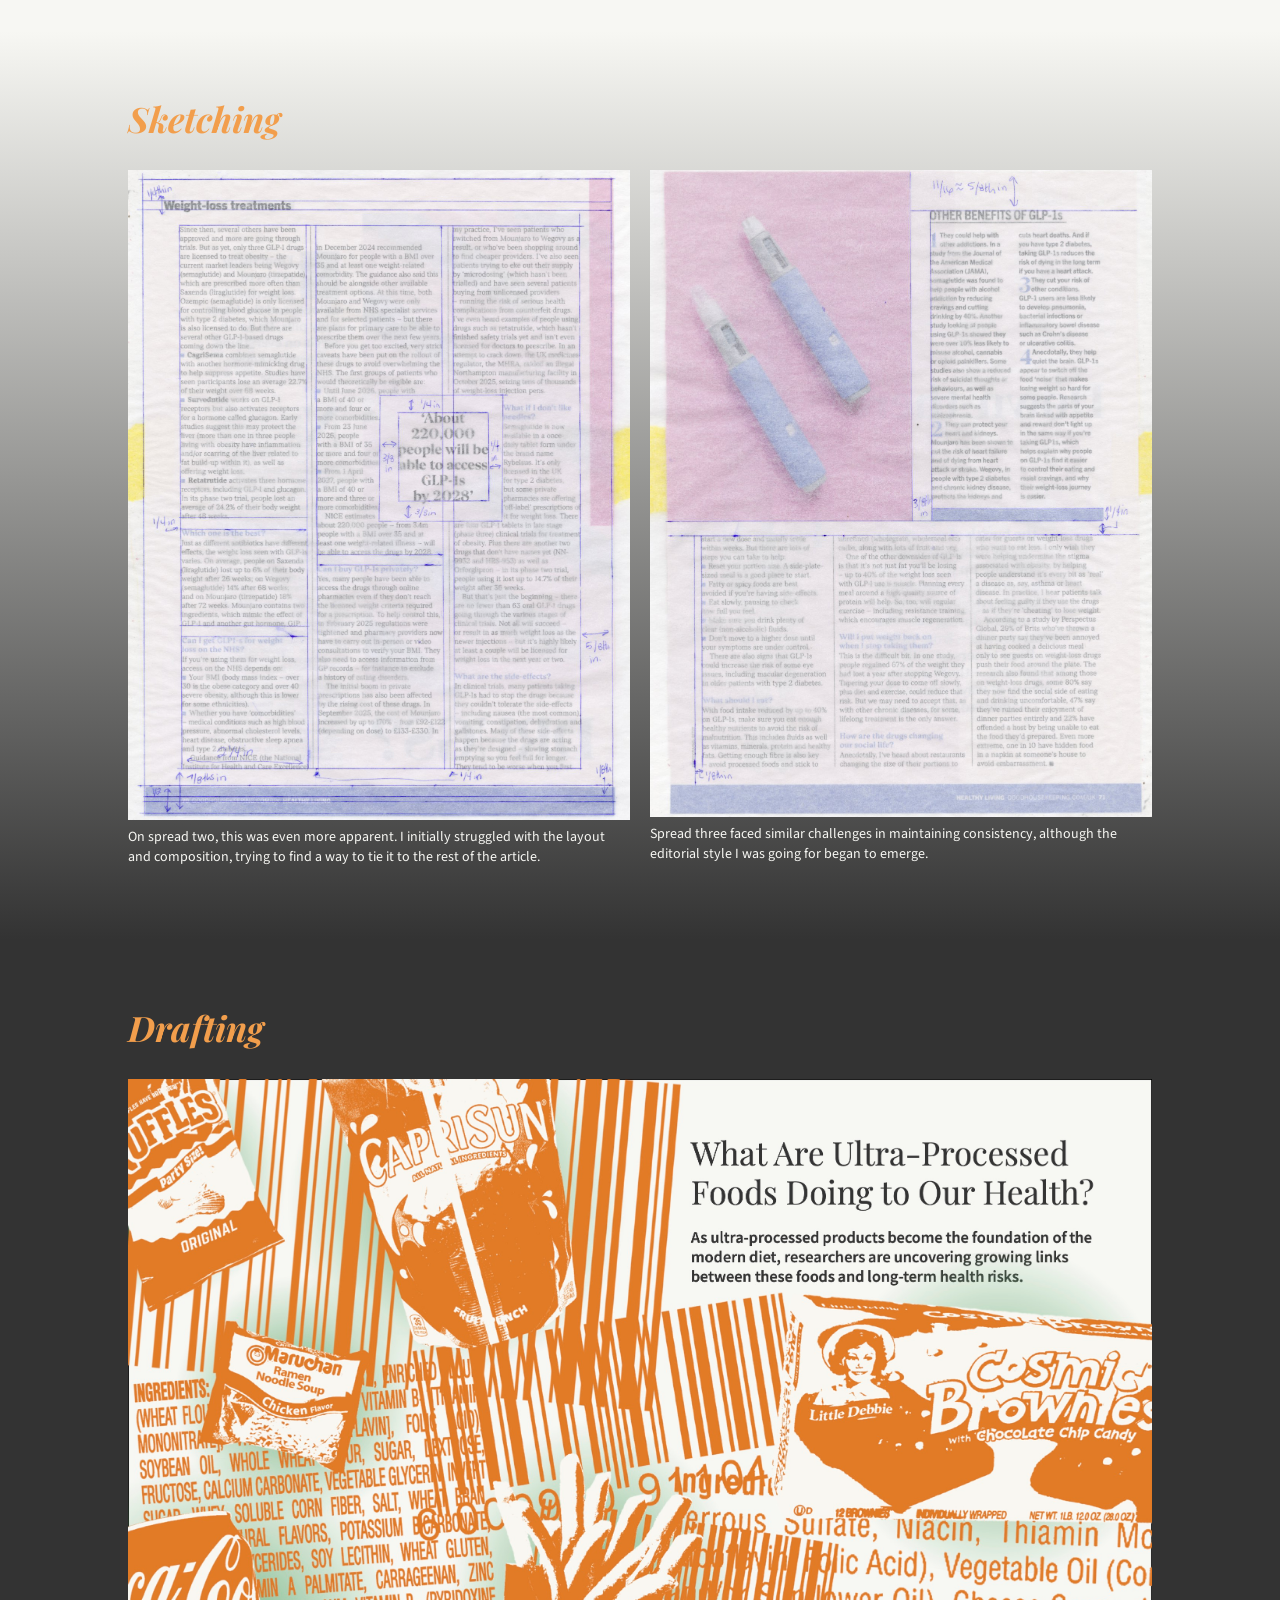
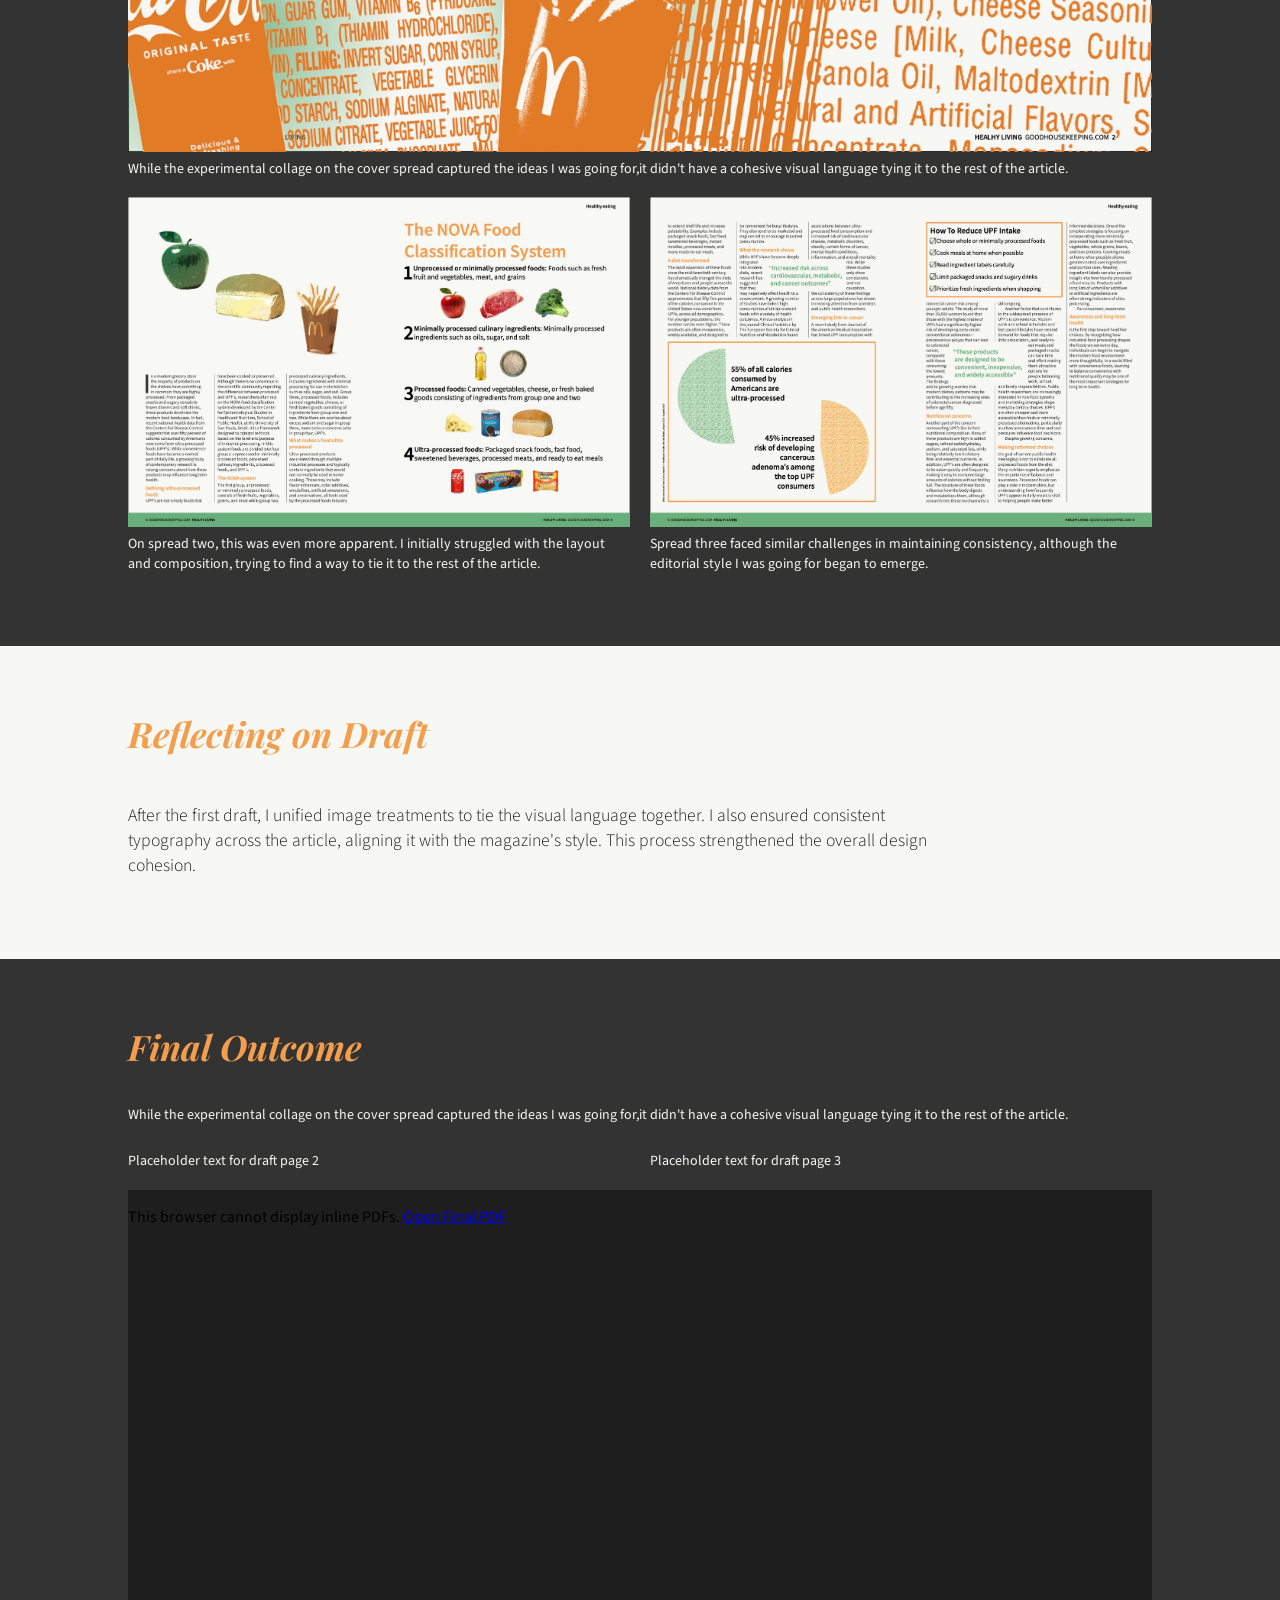
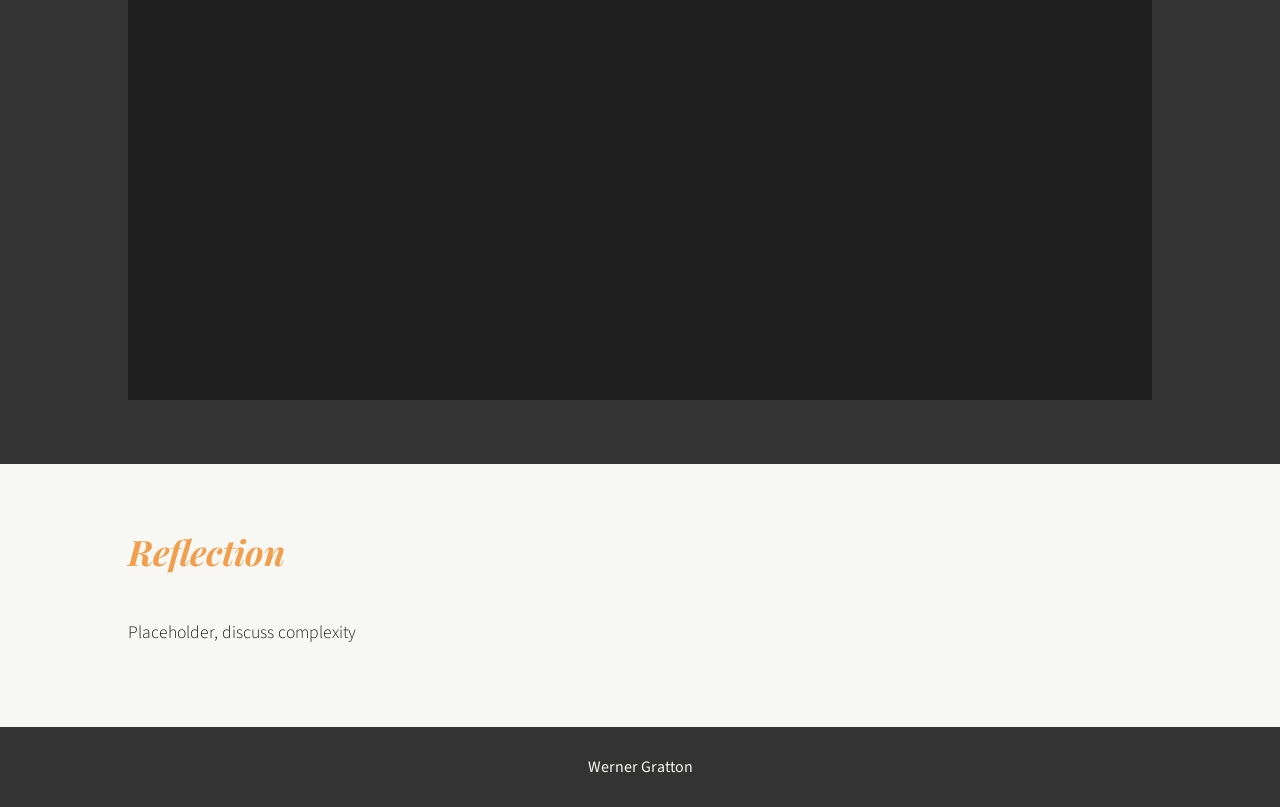
==== commit 0d2d963d: "sketches section" ====
--- a/case_study.html
+++ b/case_study.html
@@ -84,6 +84,19 @@
             </div>
         </div>
     </section>
+    <section class="section" style="background: linear-gradient(180deg, #F7F7F3 0%, #333333 100%);">
+        <h1 class="heading subheading">Sketching</h1>
+        <div class="imagerow">
+            <figure class="image-card">
+                <img src="assets/images/case_study/article_trace.jpg" alt="">
+                <figcaption class="image-caption">On spread two, this was even more apparent. I initially struggled with the layout and composition, trying to find a way to tie it to the rest of the article.</figcaption>
+            </figure>
+            <figure class="image-card">
+                <img src="assets/images/case_study/article_trace2.jpg" alt="">
+                <figcaption class="image-caption">Spread three faced similar challenges in maintaining consistency, although the editorial style I was going for began to emerge.</figcaption>
+            </figure>
+        </div>
+    </section>
     <section class="section dark">
         <h1 class="heading subheading">Drafting</h1>
         <figure class="bigimage">
--- a/css/case_study.css
+++ b/css/case_study.css
@@ -3,7 +3,7 @@
 }
 
 body {
-    background-color: whitesmoke;
+    background-color: #F7F7F3;
     display: flex;
     flex-direction: column;
     margin: 0;
@@ -54,7 +54,7 @@
     text-align: center;
     font-family: Arial, Helvetica, sans-serif;
     font-size: clamp(14px, 2vw, 20px);
-    color: white;
+    color: #F7F7F3;
 }
 
 .section {
@@ -71,7 +71,7 @@
 }
 
 .section.dark {
-    background: #1E1E1E;
+    background: #333333;
     justify-content: center;
     align-items: flex-start;
     padding: clamp(60px, 15vw, 132px) 10%;
@@ -101,7 +101,7 @@
 
 .text {
     max-width: 90%;
-    color: #FFF;
+    color: #F7F7F3;
     font-family: 'Source Sans Pro', sans-serif;
     font-size: 1.1rem;
     font-weight: 300;
@@ -219,7 +219,7 @@
     font-weight: 400;
     margin: 0;
     text-align: center;
-    color: #666;
+    color: #333333;
 }
 
 @media (max-width: 1024px) {
@@ -244,7 +244,7 @@
 
 .color-swatch.white {
     background-color: #F7F7F3;
-    border: 2px solid #999;
+    border: 2px solid #333333;
 }
 
 .color-swatch.gradient {
@@ -262,7 +262,7 @@
     font-size: clamp(10px, 1.5vw, 12px);
     font-weight: 400;
     margin: 0;
-    color: #666;
+    color: #333333;
     text-transform: uppercase;
     letter-spacing: 1px;
 }
@@ -323,7 +323,7 @@
 .image-caption {
     font-family: 'Source Sans Pro', sans-serif;
     font-size: clamp(12px, 1.4vw, 14px);
-    color: #FFF;
+    color: #F7F7F3;
     margin: 0;
     line-height: 1.4;
     padding: 0.5rem 0;
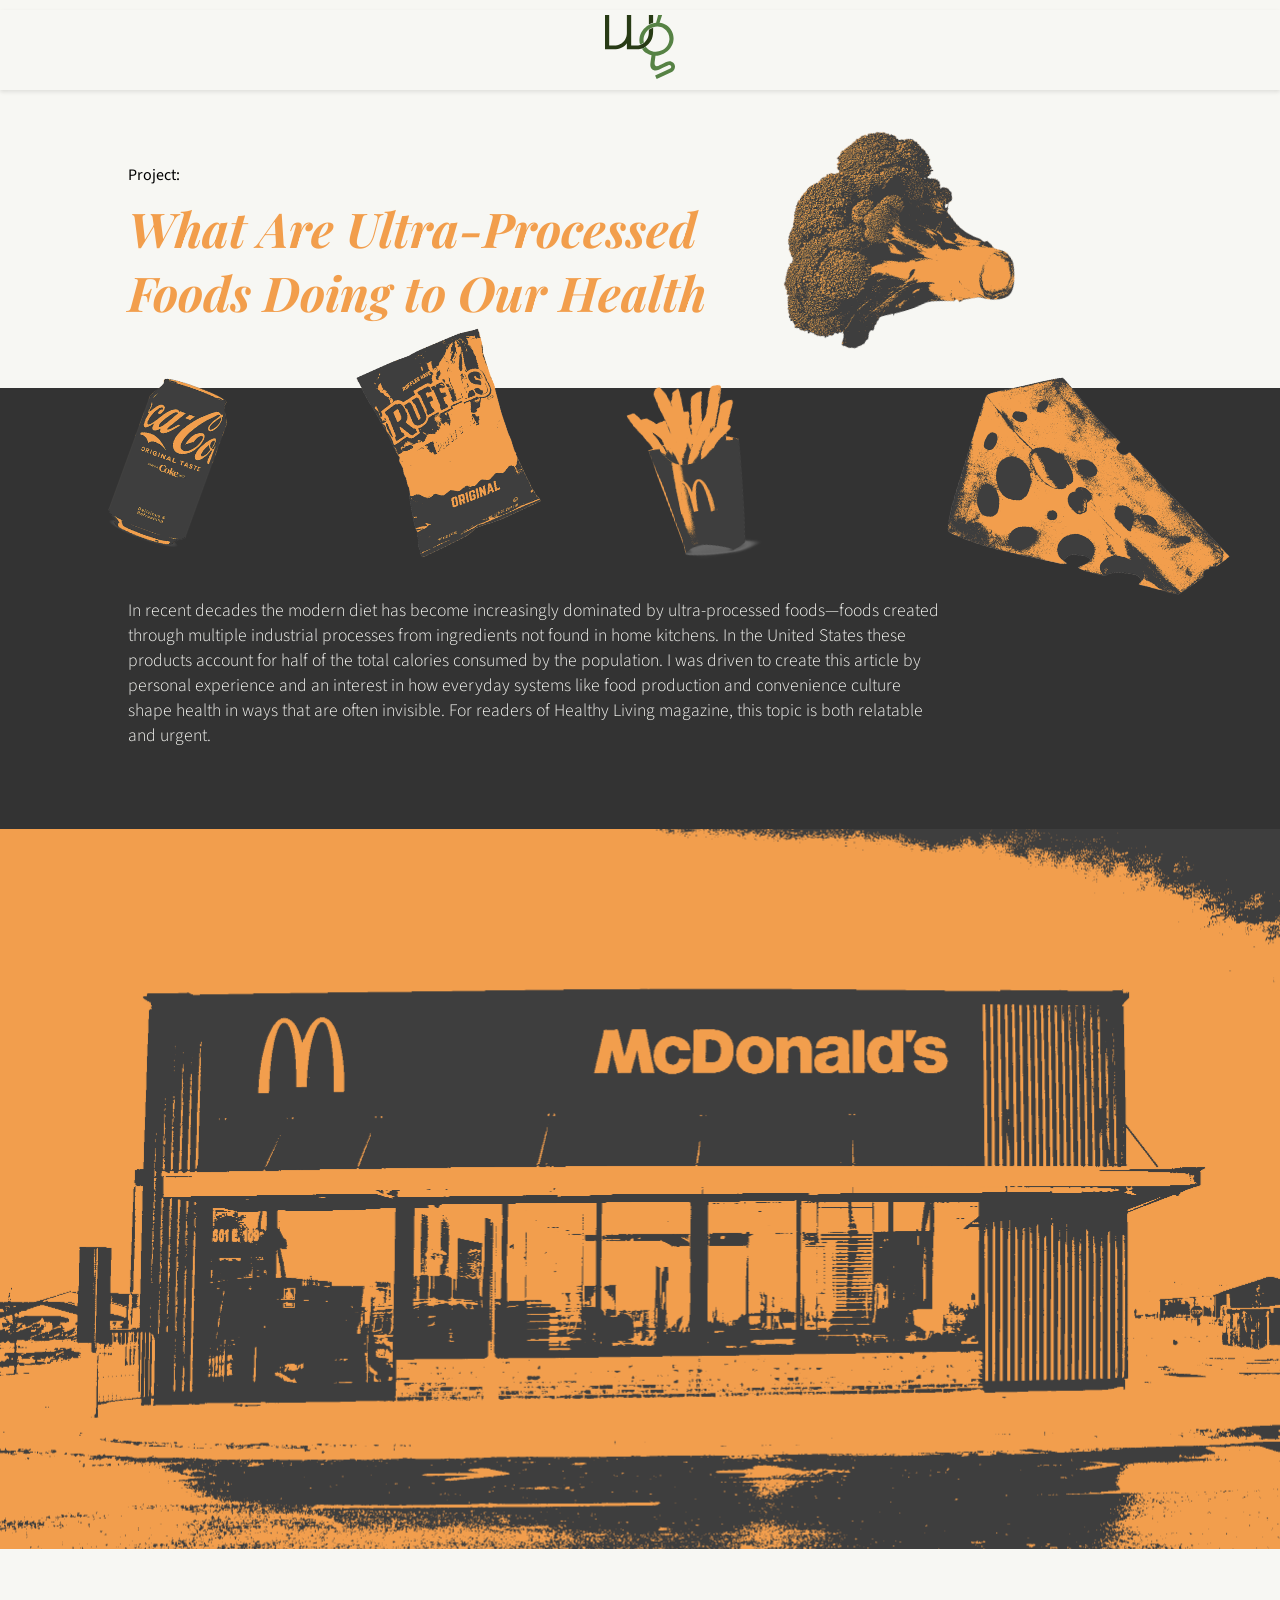
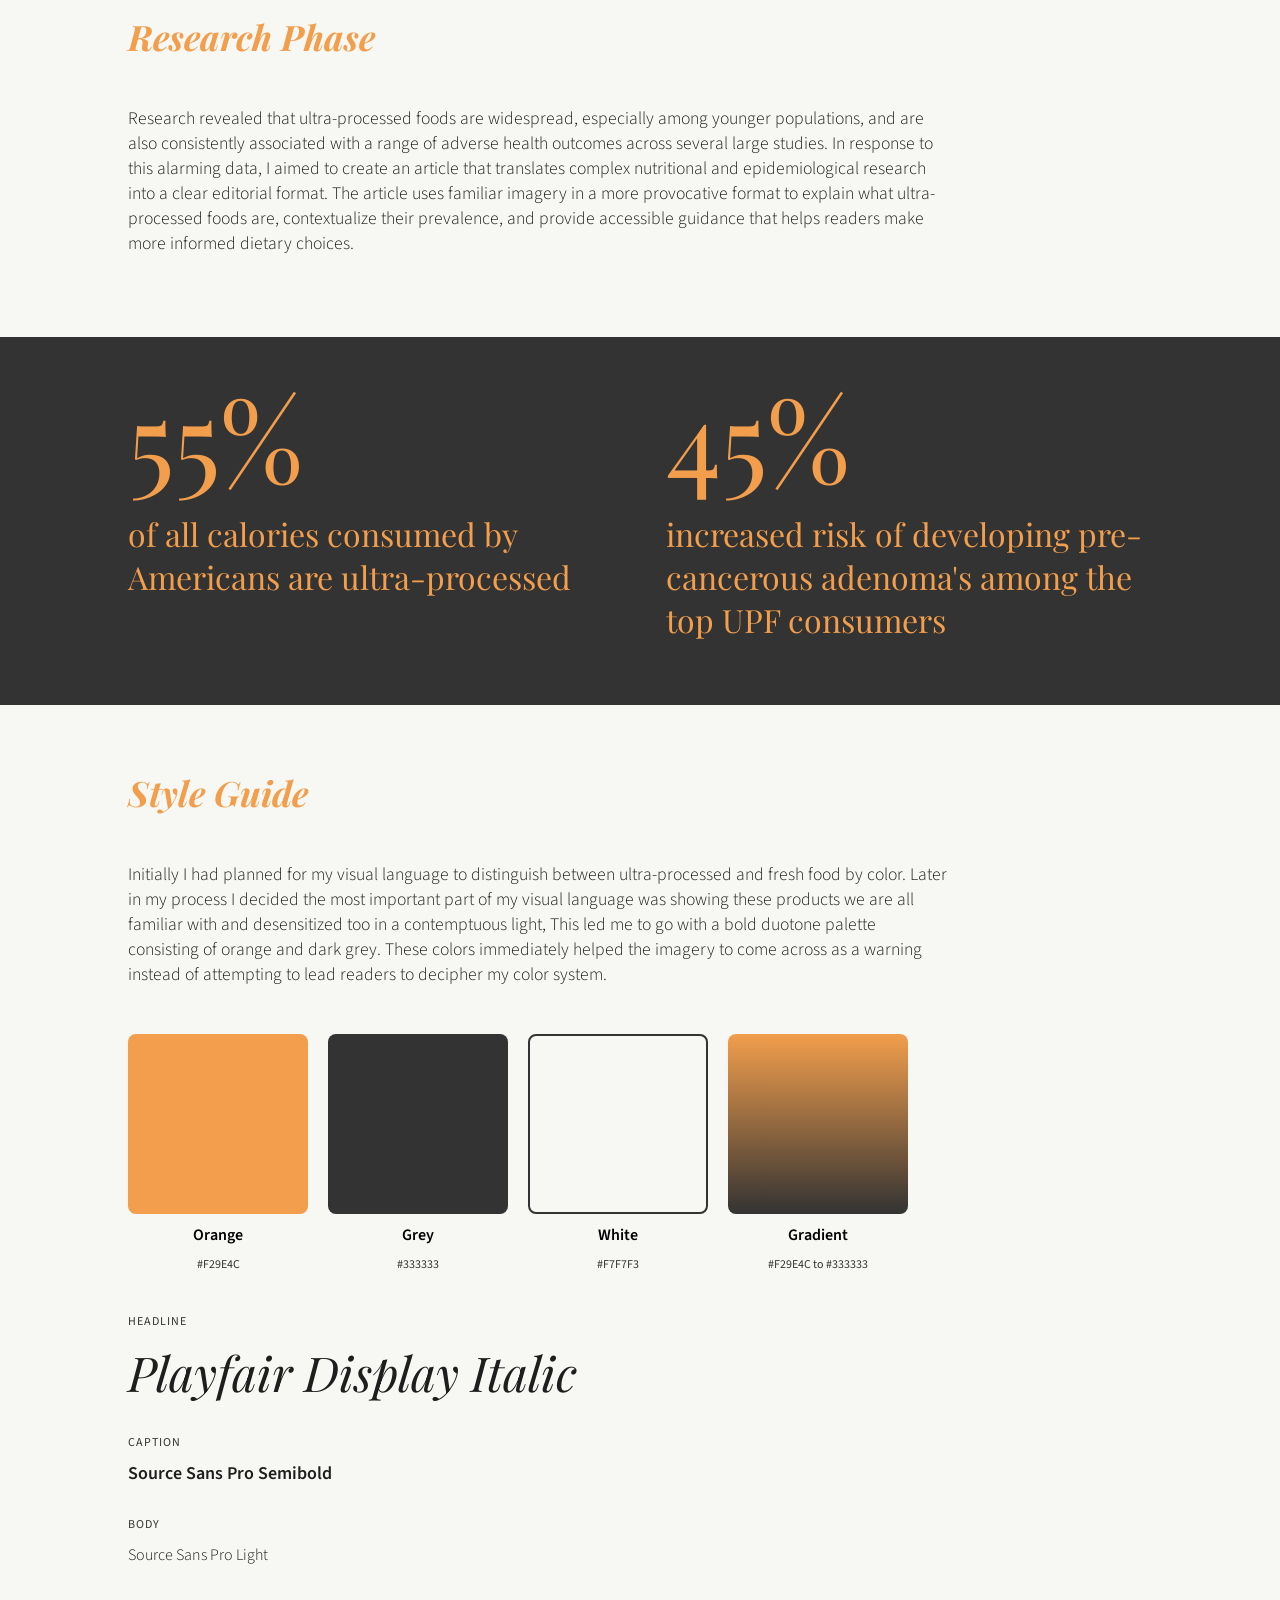
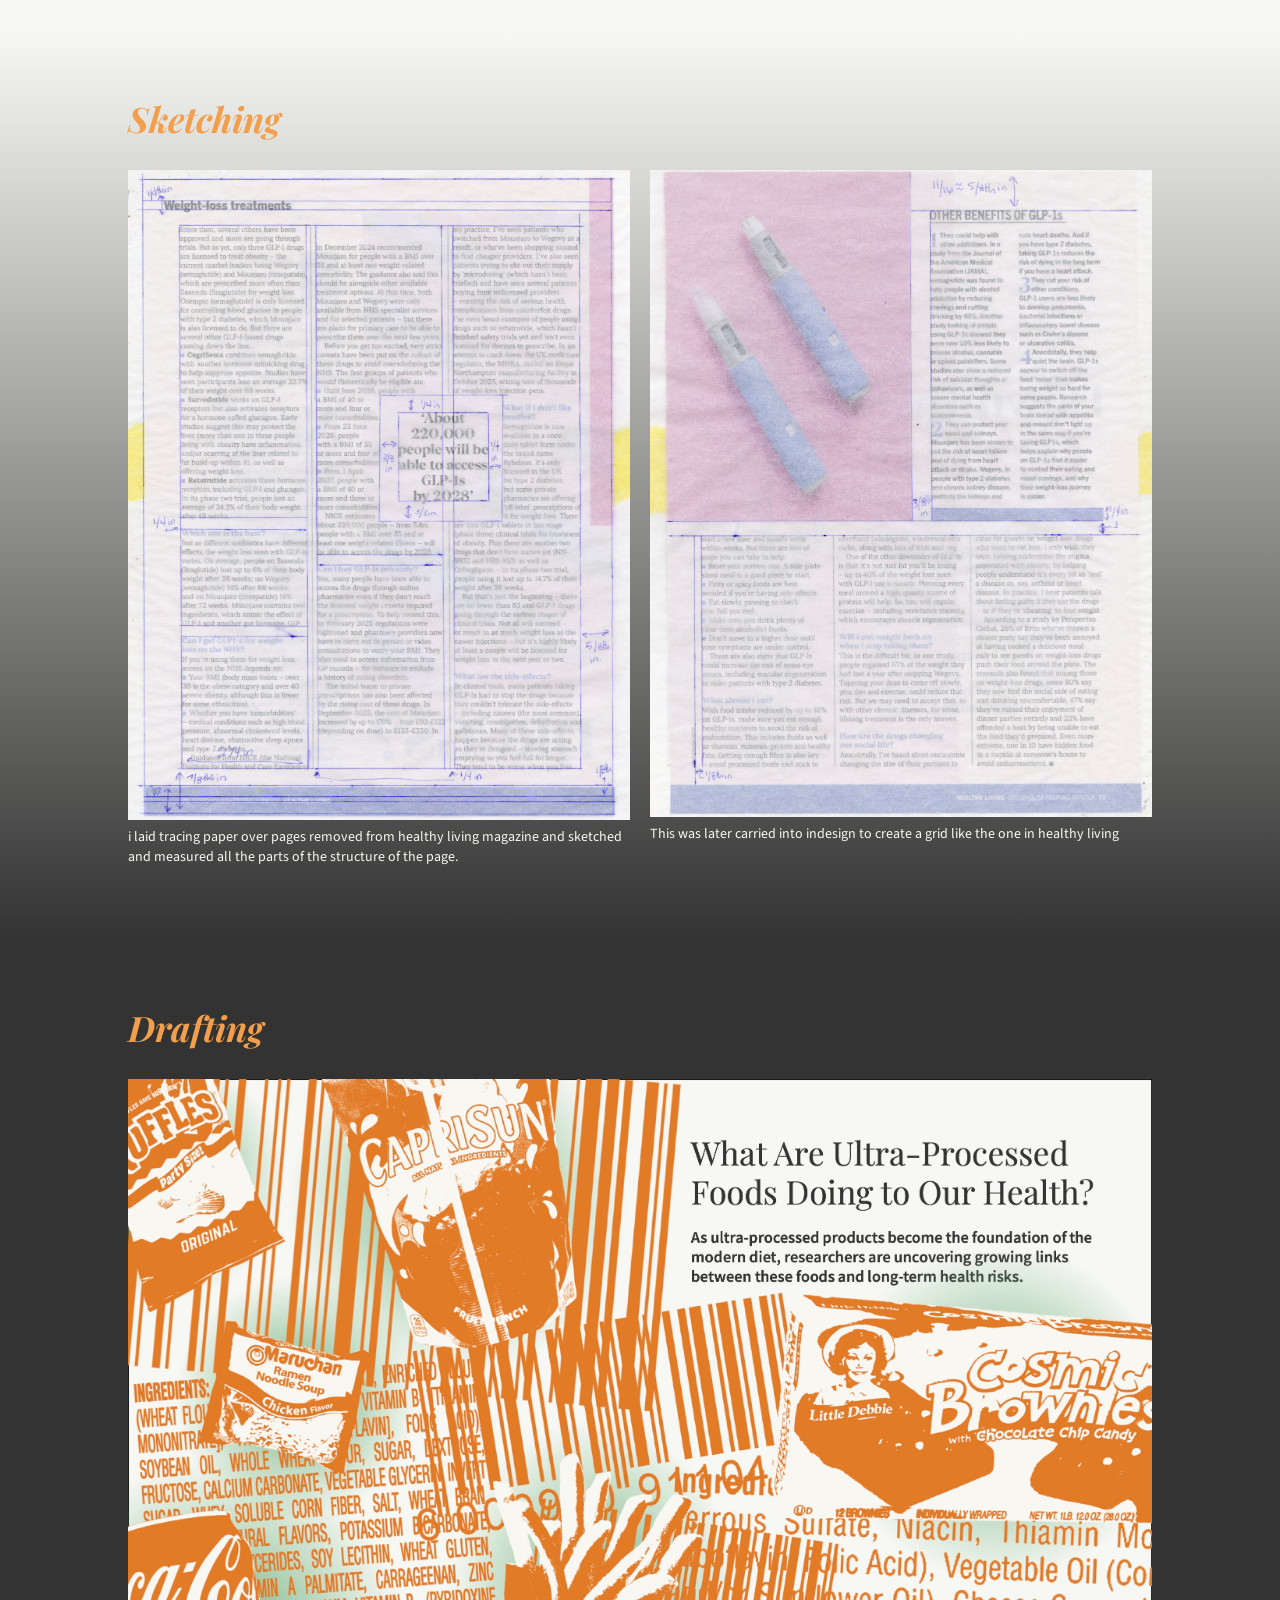
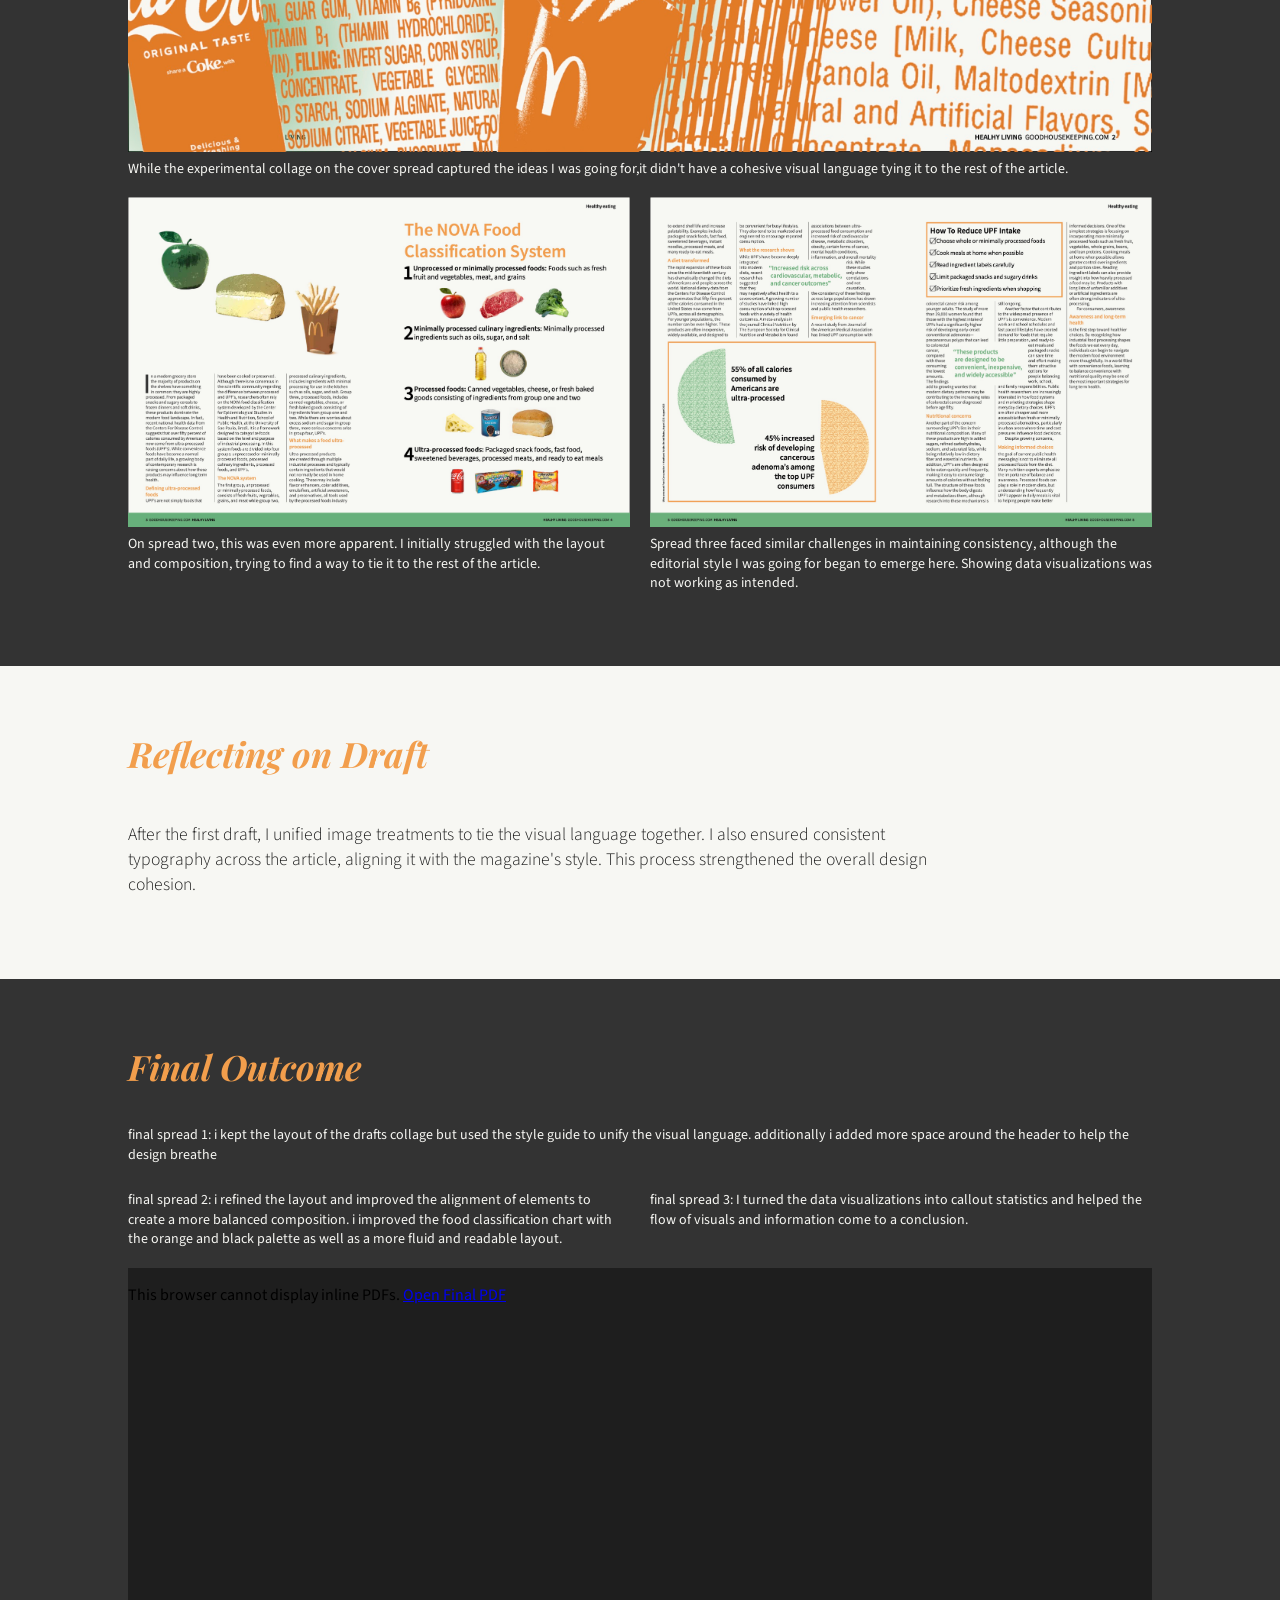
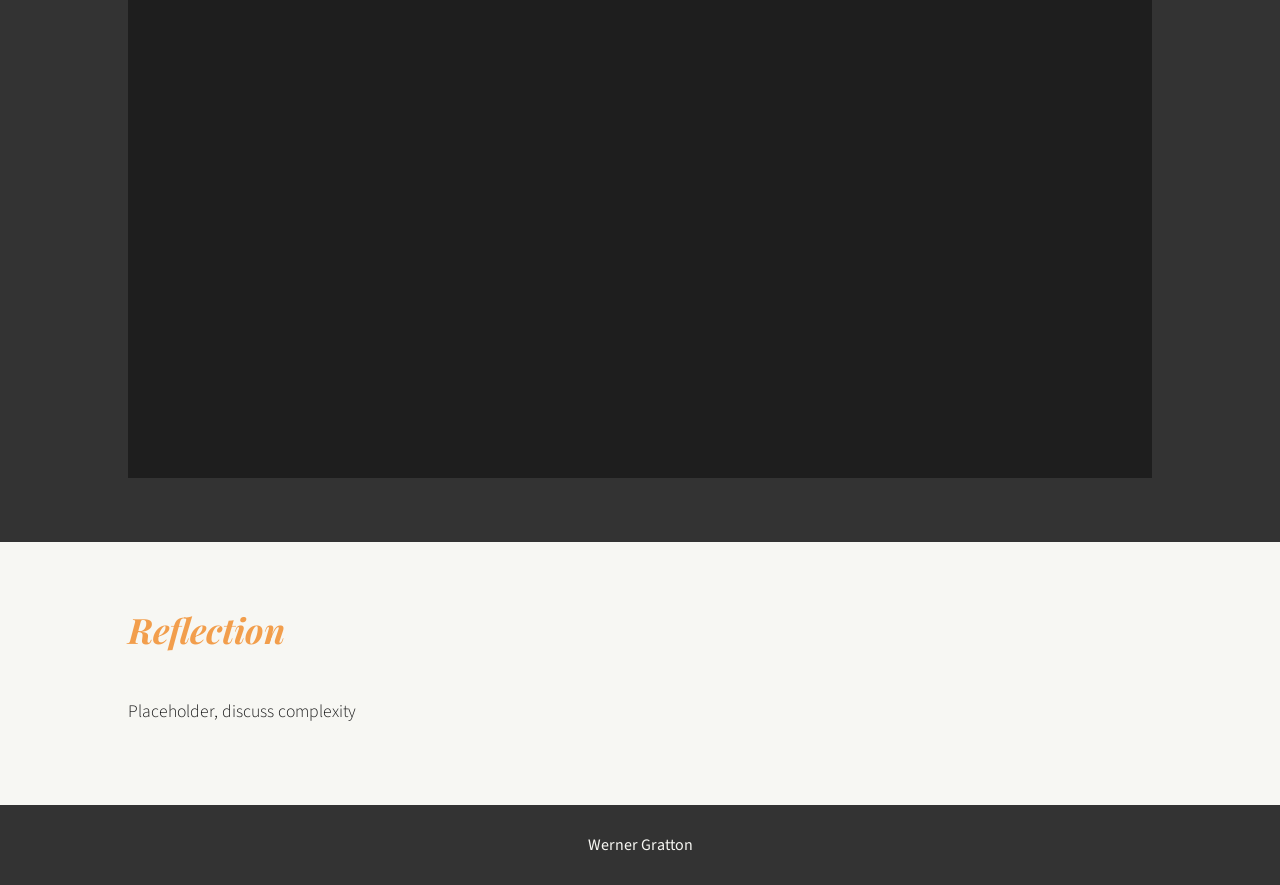
==== commit ed331cc6: "working on copy" ====
--- a/case_study.html
+++ b/case_study.html
@@ -45,7 +45,7 @@
         </div>
     </div>
     <section class="section">
-         <h1 class="heading subheading">Key Design Aspects</h1>
+         <h1 class="heading subheading">Style Guide</h1>
         <p class="text dark">Initially I had planned for my visual language to distinguish between ultra-processed and fresh food by color. Later in my process I decided the most important part of my visual language was showing these products we are all familiar with and desensitized too in a contemptuous light, This led me to go with a bold duotone palette consisting of orange and dark grey. These colors immediately helped the imagery to come across as a warning instead of attempting to lead readers to decipher my color system.</p>
         <div class="color-palette">
             <div class="color-item">
@@ -89,11 +89,11 @@
         <div class="imagerow">
             <figure class="image-card">
                 <img src="assets/images/case_study/article_trace.jpg" alt="">
-                <figcaption class="image-caption">On spread two, this was even more apparent. I initially struggled with the layout and composition, trying to find a way to tie it to the rest of the article.</figcaption>
+                <figcaption class="image-caption">i laid tracing paper over pages removed from healthy living magazine and sketched and measured all the parts of the structure of the page.</figcaption>
             </figure>
             <figure class="image-card">
                 <img src="assets/images/case_study/article_trace2.jpg" alt="">
-                <figcaption class="image-caption">Spread three faced similar challenges in maintaining consistency, although the editorial style I was going for began to emerge.</figcaption>
+                <figcaption class="image-caption">This was later carried into indesign to create a grid like the one in healthy living</figcaption>
             </figure>
         </div>
     </section>
@@ -110,7 +110,7 @@
             </figure>
             <figure class="image-card">
                 <img src="assets/images/case_study/darft_pg3.jpg" alt="">
-                <figcaption class="image-caption">Spread three faced similar challenges in maintaining consistency, although the editorial style I was going for began to emerge.</figcaption>
+                <figcaption class="image-caption">Spread three faced similar challenges in maintaining consistency, although the editorial style I was going for began to emerge here. Showing data visualizations was not working as intended.</figcaption>
             </figure>
         </div>
     </section>
@@ -122,16 +122,16 @@
         <h1 class="heading subheading">Final Outcome</h1>
         <figure class="bigimage">
             <img src="assets/images/case_study/IMG_0615.jpg" alt="">
-            <figcaption class="image-caption">While the experimental collage on the cover spread captured the ideas I was going for,it didn't have a cohesive visual language tying it to the rest of the article.</figcaption>
+            <figcaption class="image-caption">final spread 1: i kept the layout of the drafts collage but used the style guide to unify the visual language. additionally i added more space around the header to help the design breathe</figcaption>
         </figure>
         <div class="imagerow">
             <figure class="image-card">
                 <img src="assets/images/case_study/IMG_0613.jpg" alt="">
-                <figcaption class="image-caption">Placeholder text for draft page 2</figcaption>
+                <figcaption class="image-caption">final spread 2: i refined the layout and improved the alignment of elements to create a more balanced composition. i improved the food classification chart with the orange and black palette as well as a more fluid and readable layout.</figcaption>
             </figure>
             <figure class="image-card">
                 <img src="assets/images/case_study/IMG_0612.jpg" alt="">
-                <figcaption class="image-caption">Placeholder text for draft page 3</figcaption>
+                <figcaption class="image-caption">final spread 3: I turned the data visualizations into callout statistics and helped the flow of visuals and information come to a conclusion.</figcaption>
             </figure>
         </div>
         <div class="pdf-embed">
--- a/css/case_study.css
+++ b/css/case_study.css
@@ -120,7 +120,7 @@
     justify-content: center;
     align-items: flex-start;
     align-self: stretch;
-    background: #1E1E1E;
+    background: #333333;
 }
 
 .stat-item {
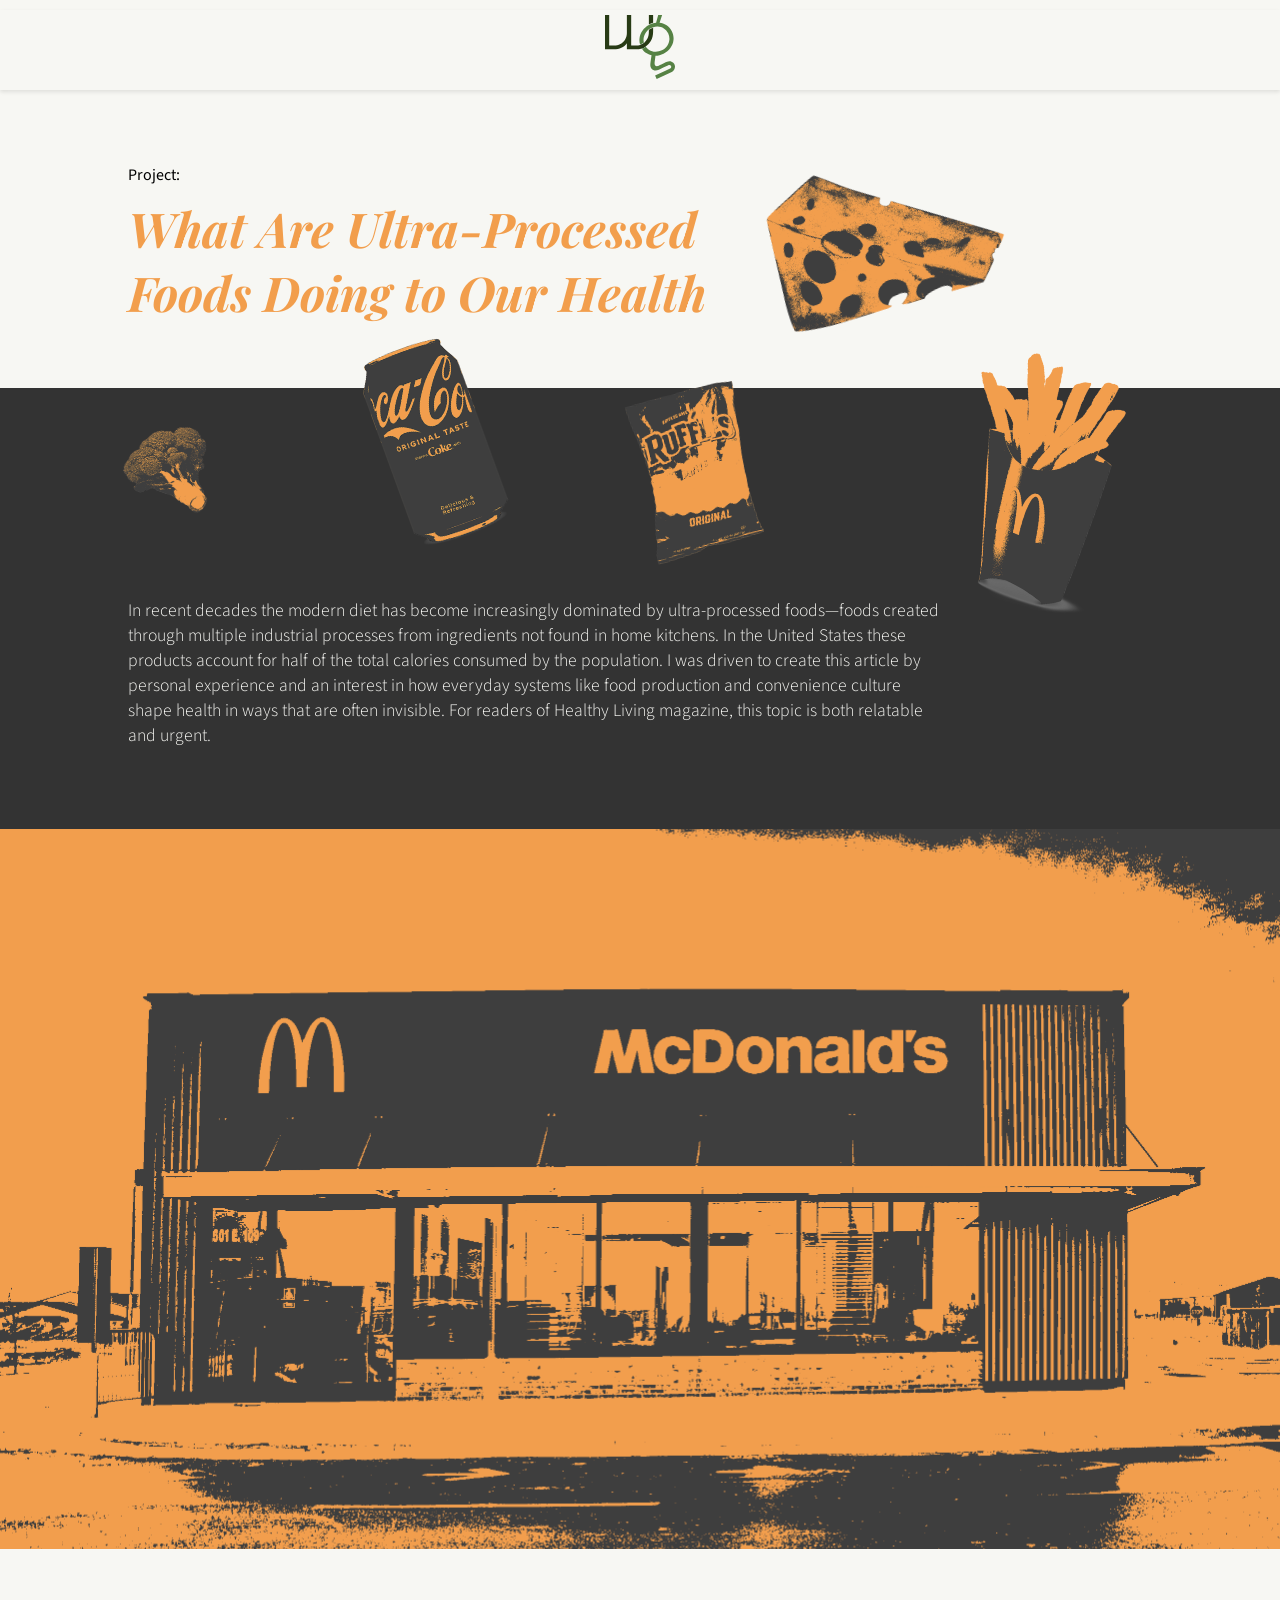
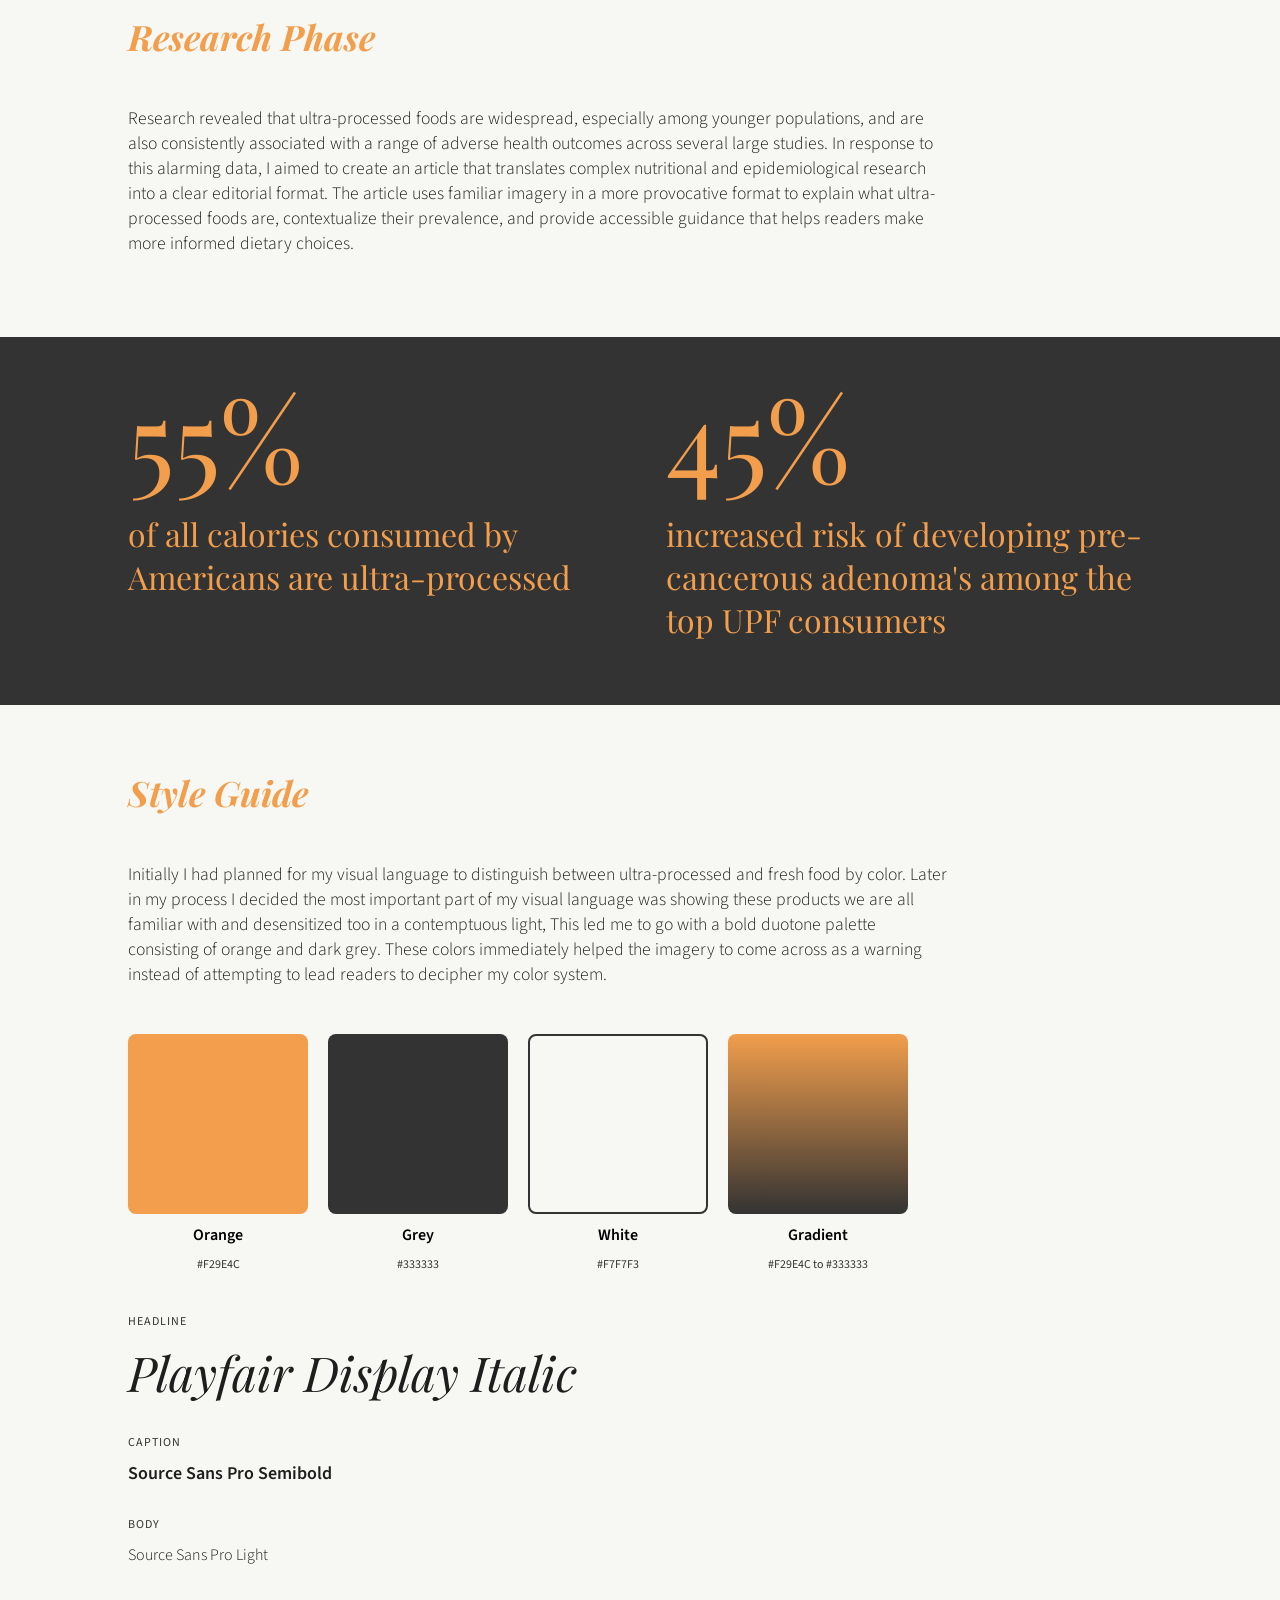
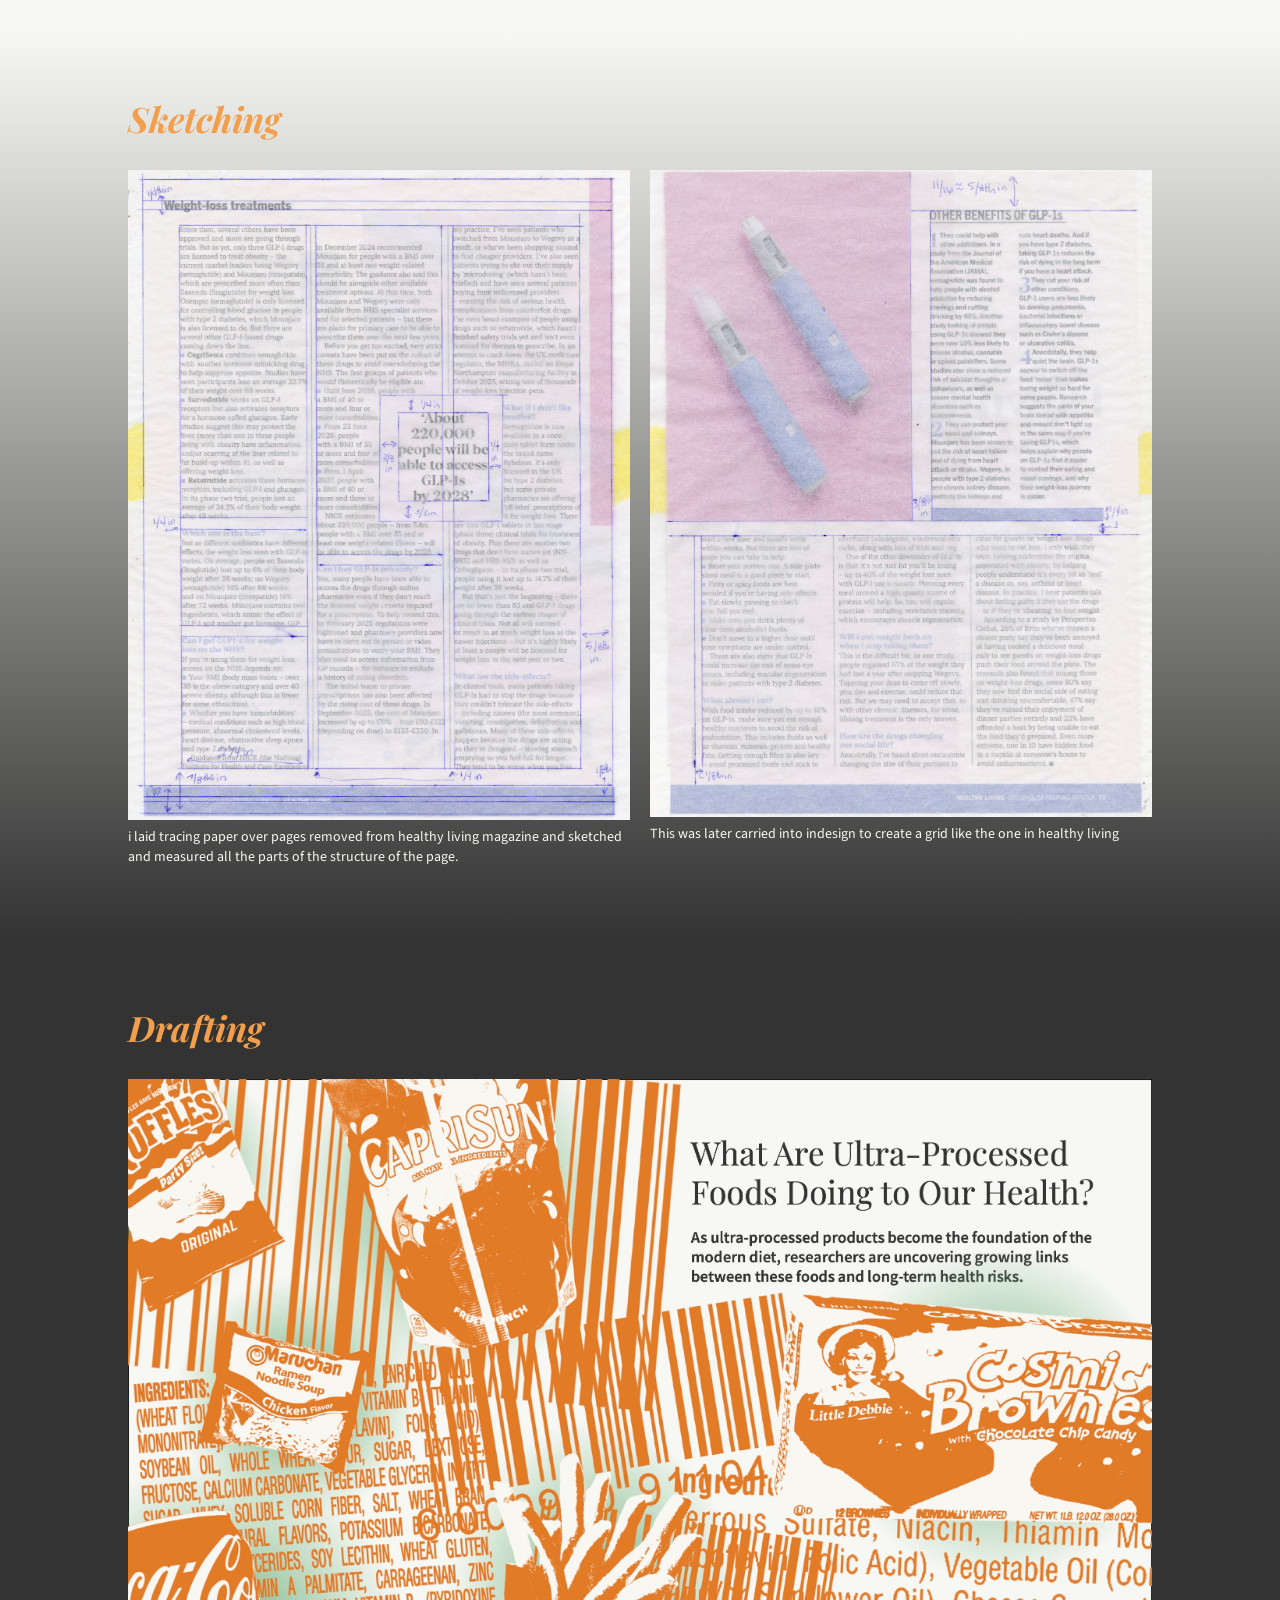
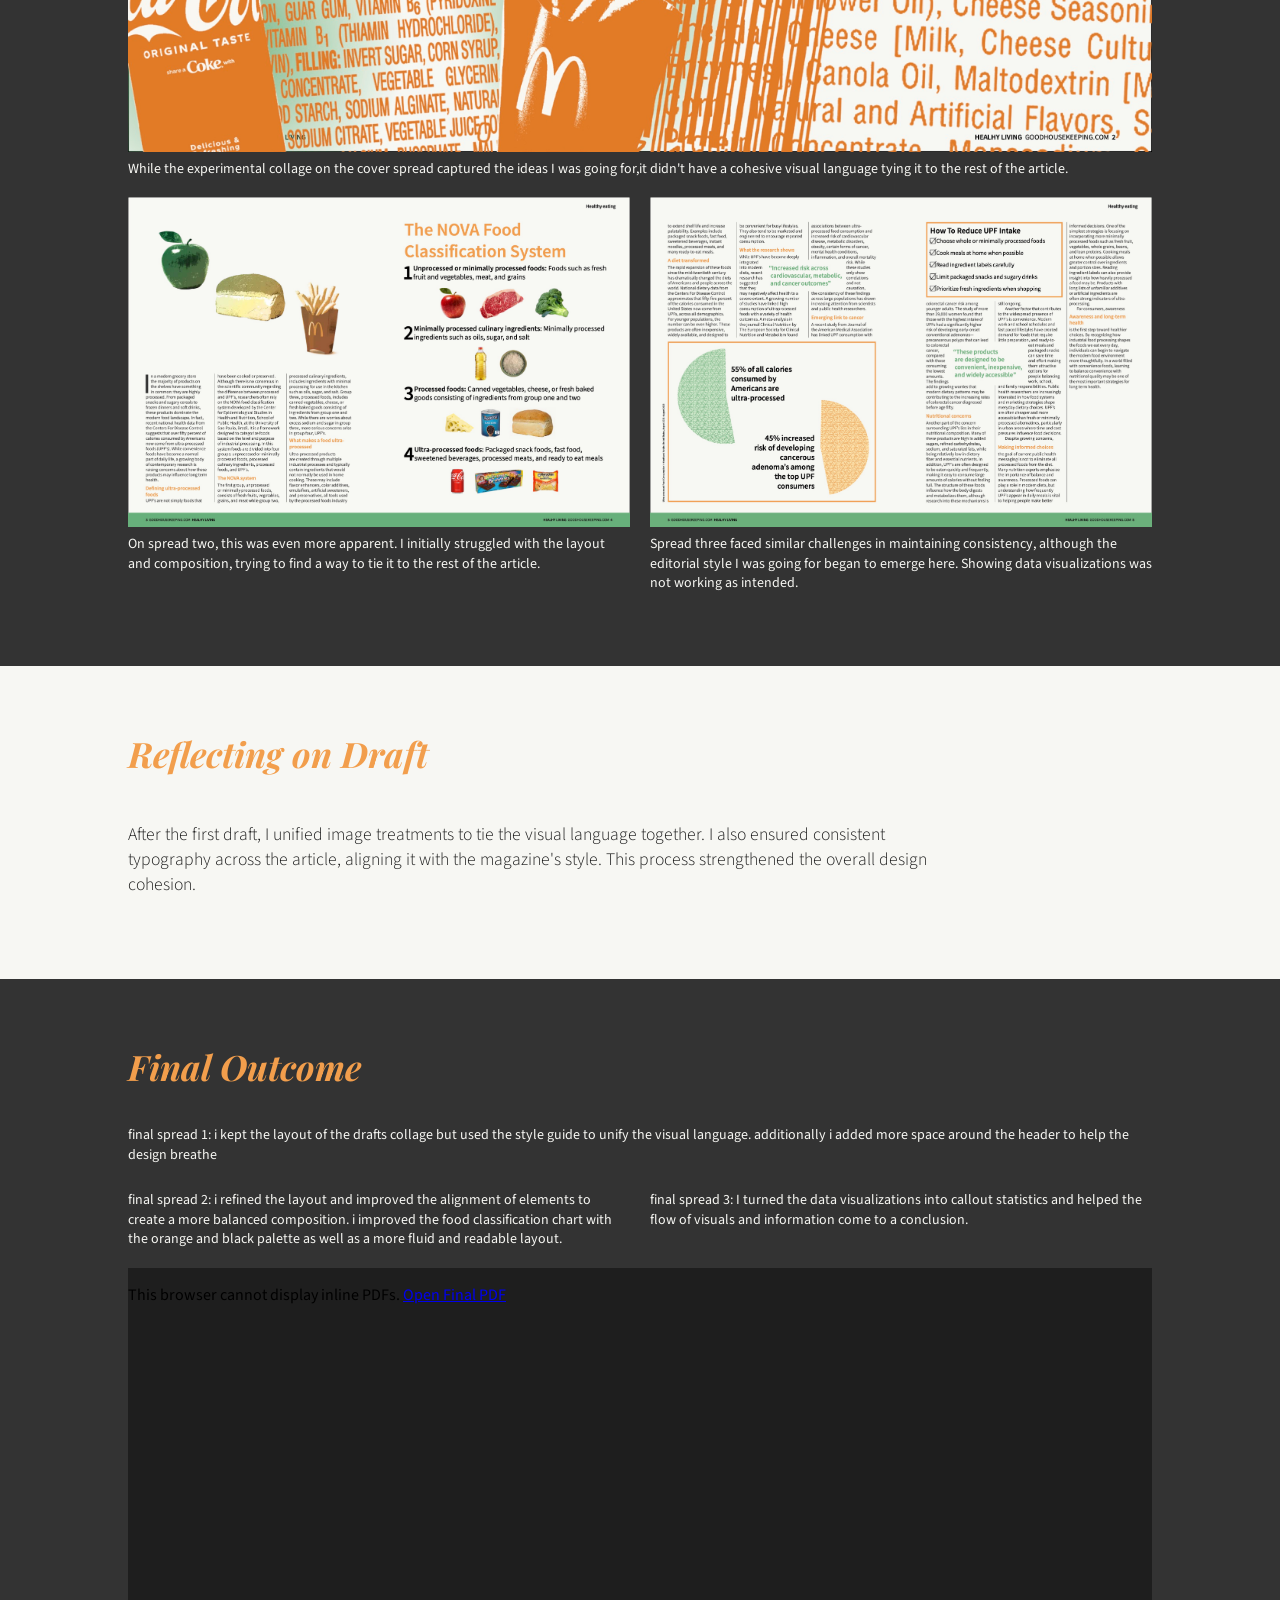
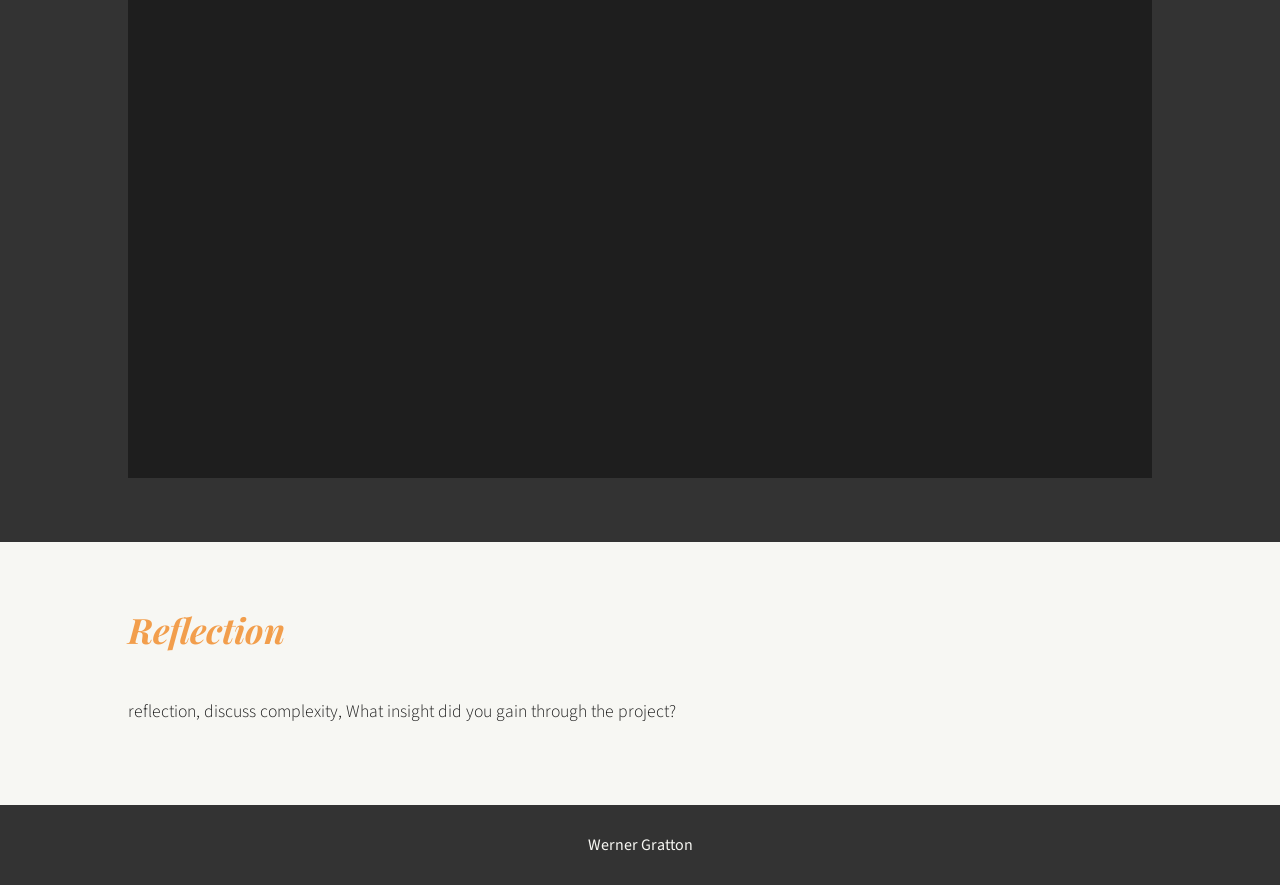
==== commit c33d5f88: "yes" ====
--- a/case_study.html
+++ b/case_study.html
@@ -154,7 +154,7 @@
     </section>
     <section class="section">
         <h1 class="heading subheading">Reflection</h1>
-        <p class="text dark">Placeholder, discuss complexity</p>
+        <p class="text dark">reflection, discuss complexity, What insight did you gain through the project?</p>
     </section>
     <footer>
         <p>Werner Gratton</p>
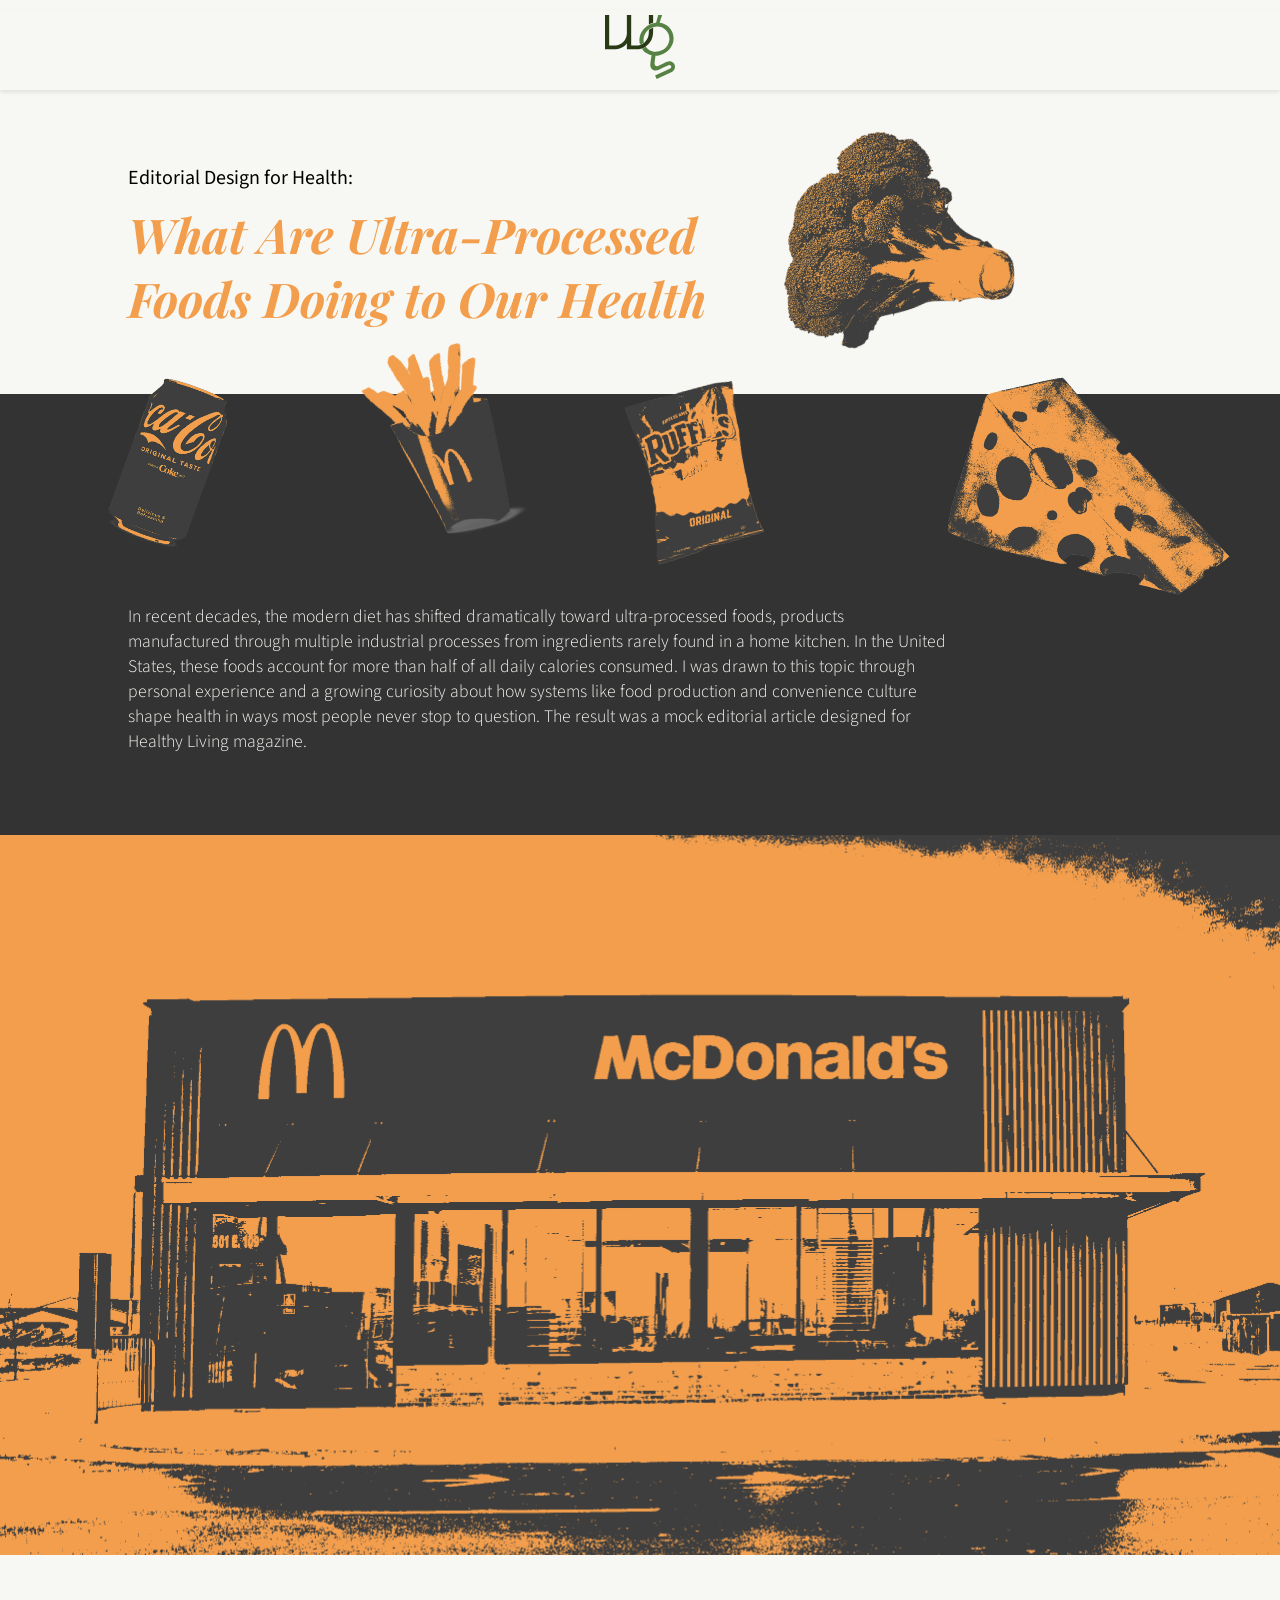
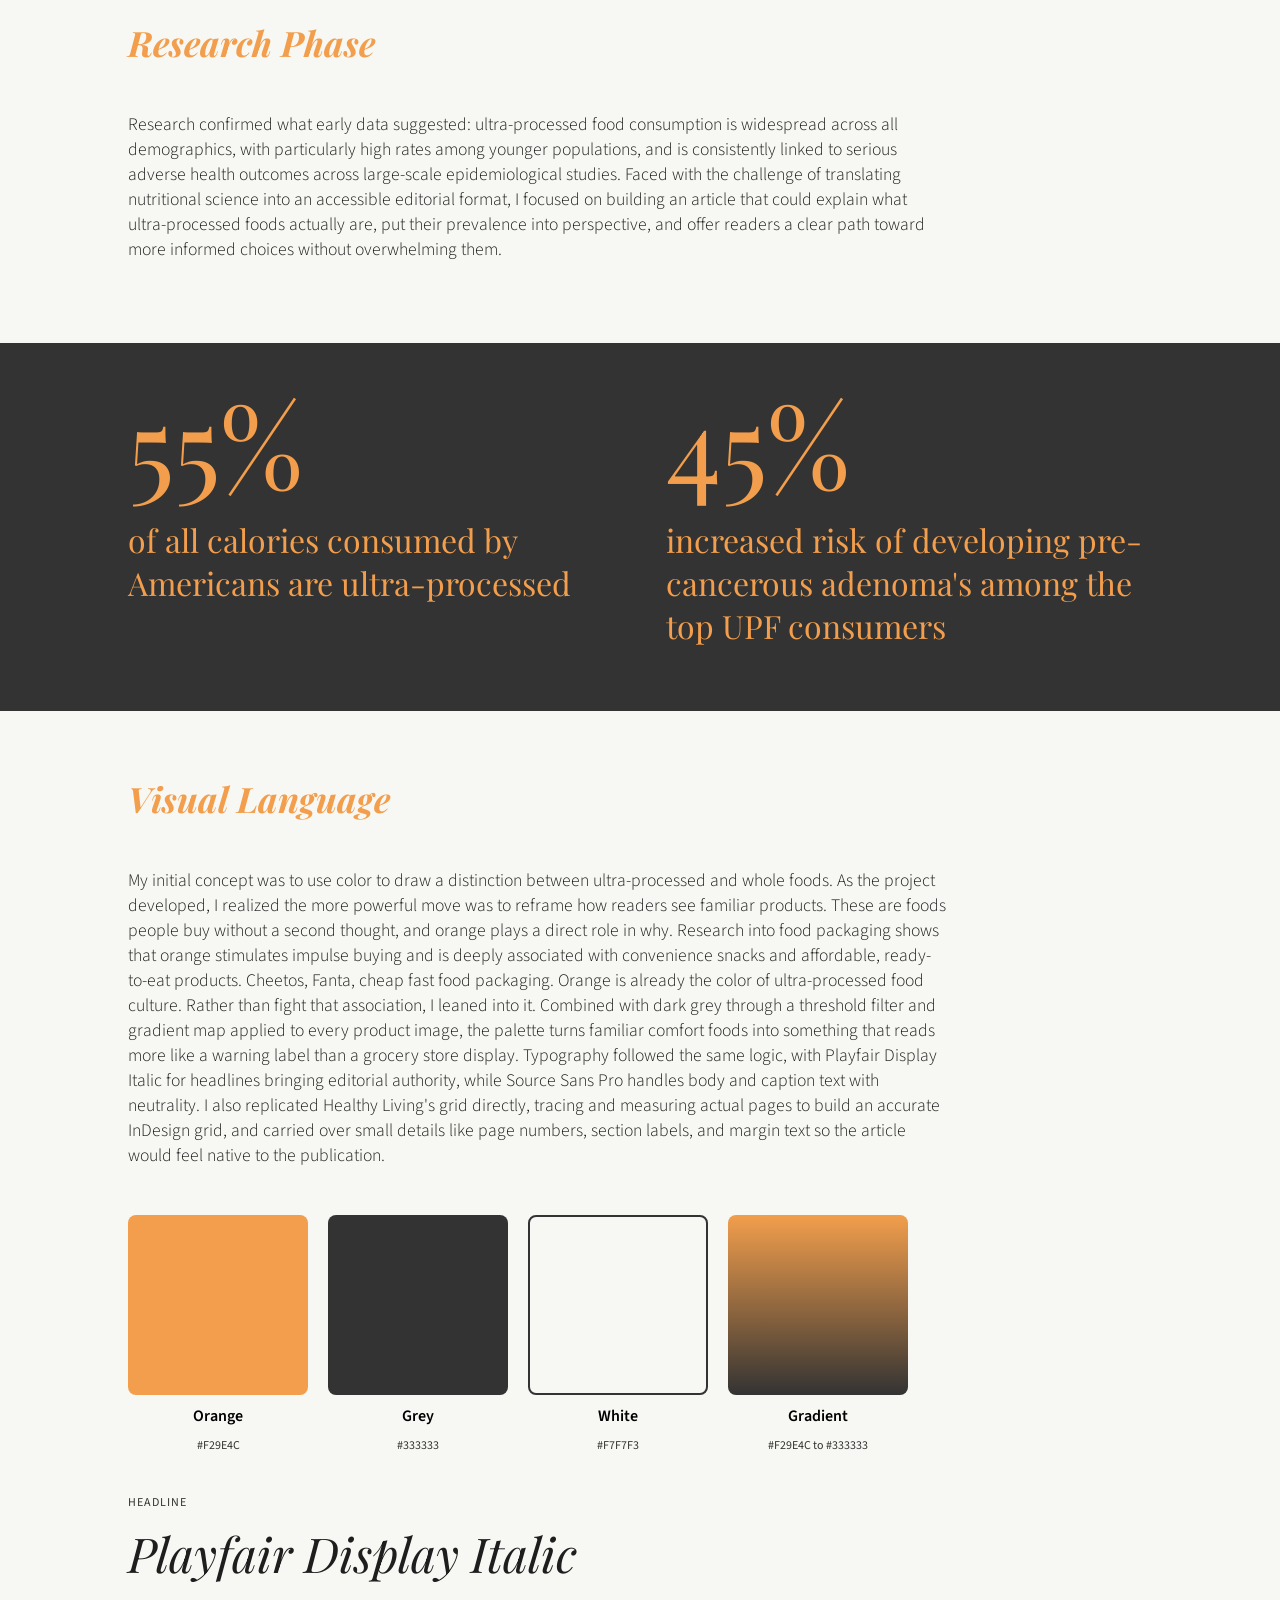
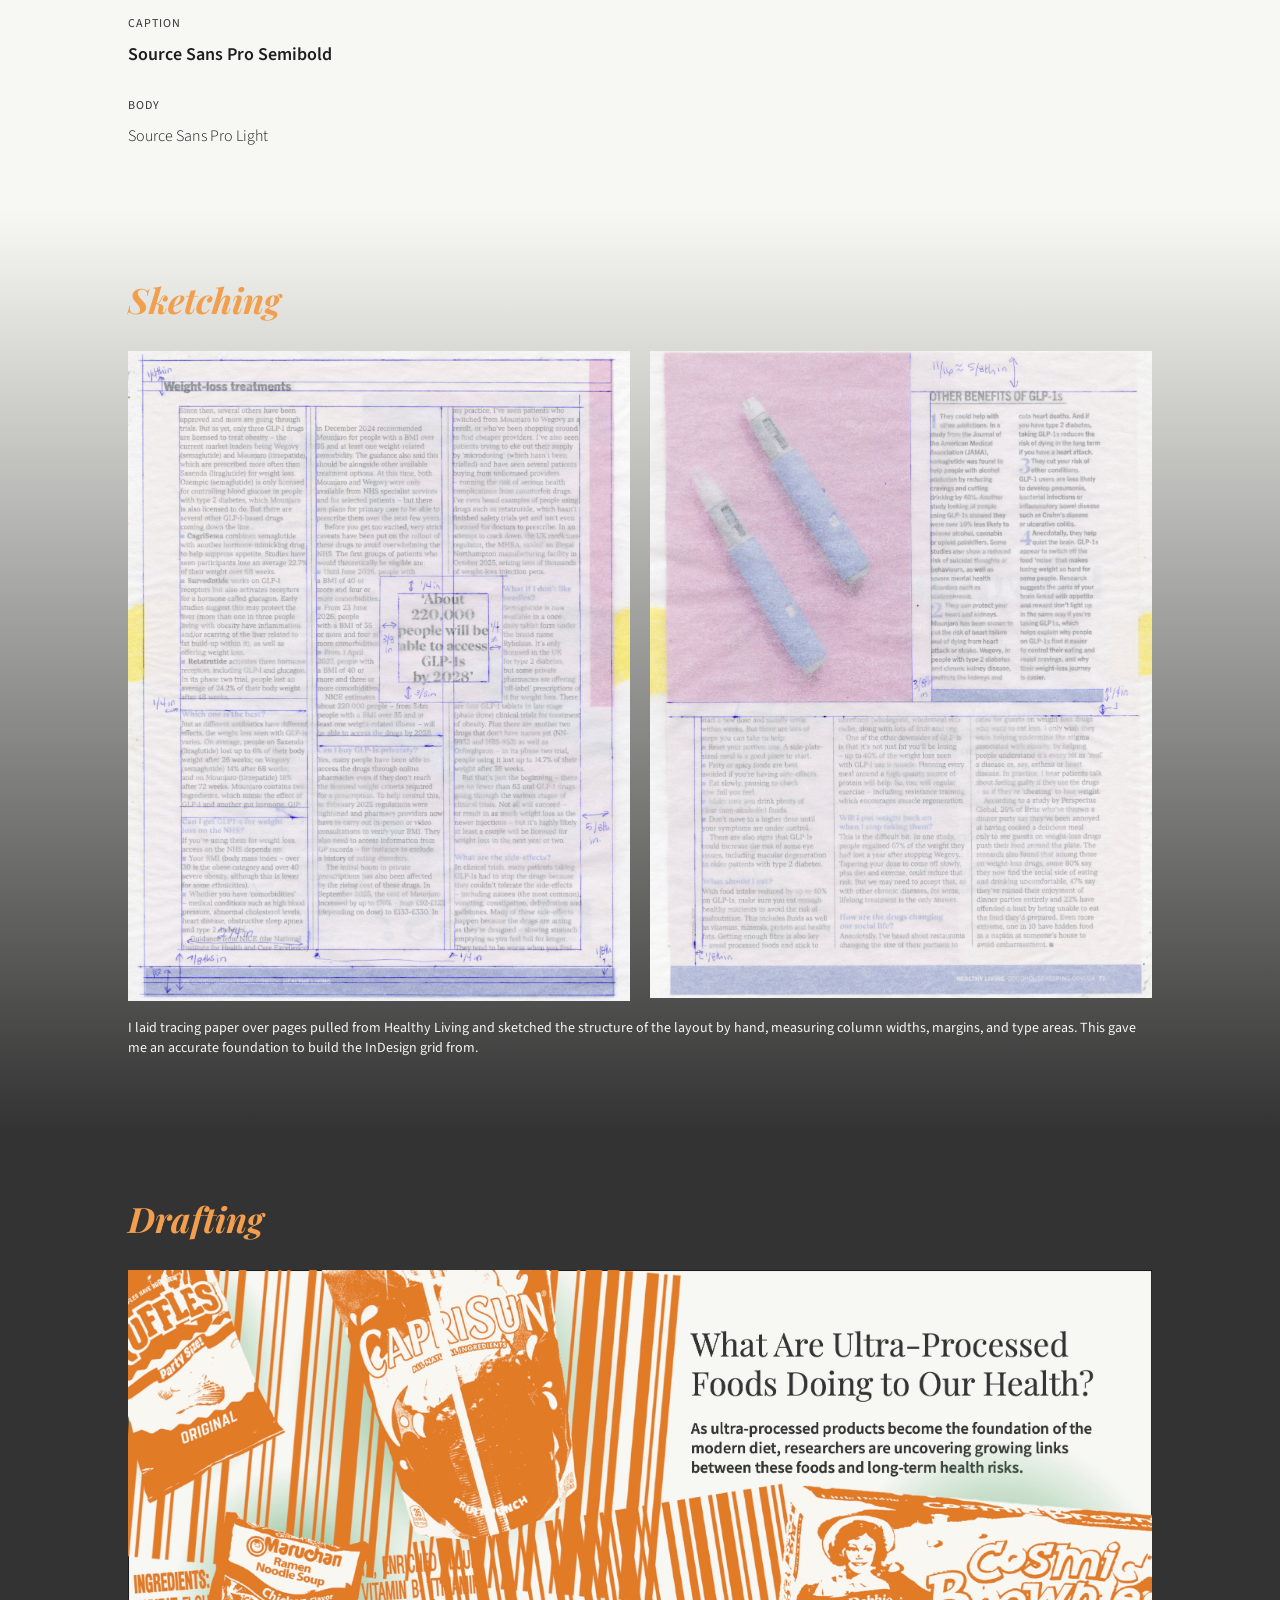
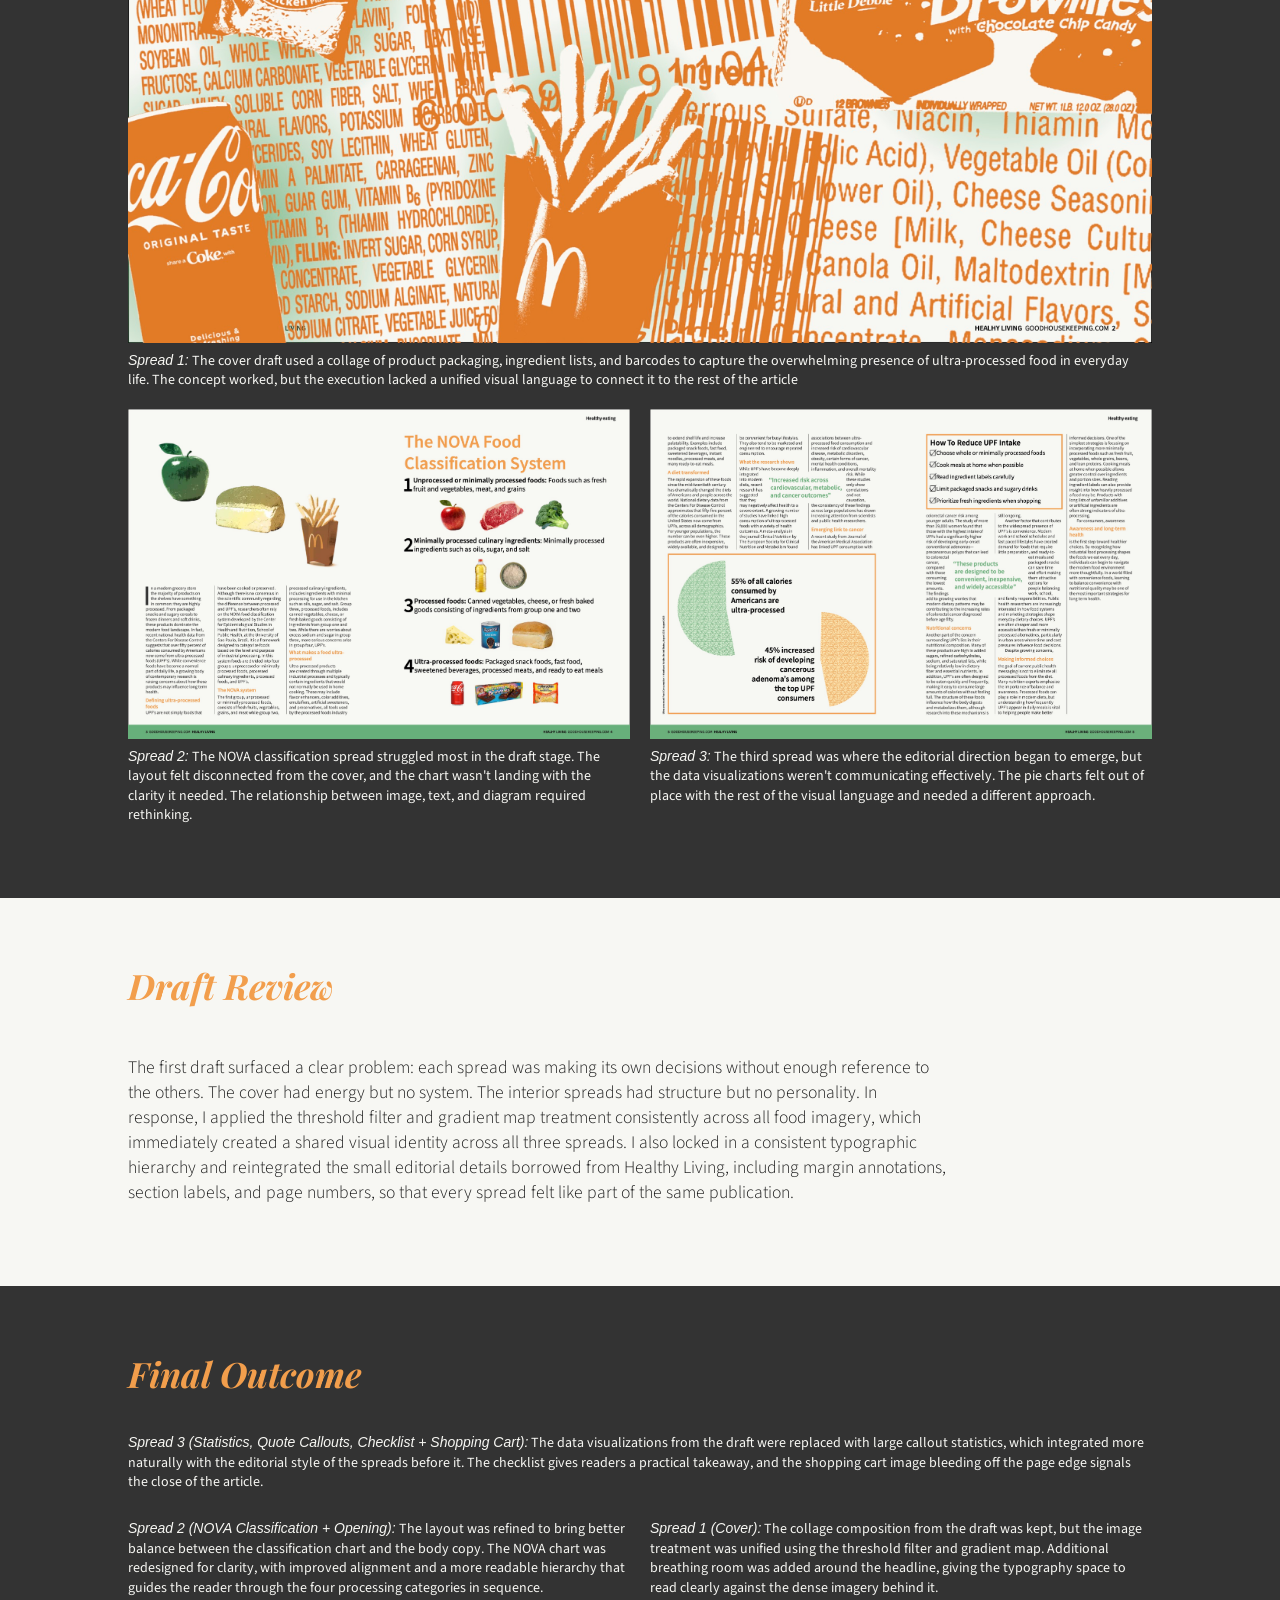
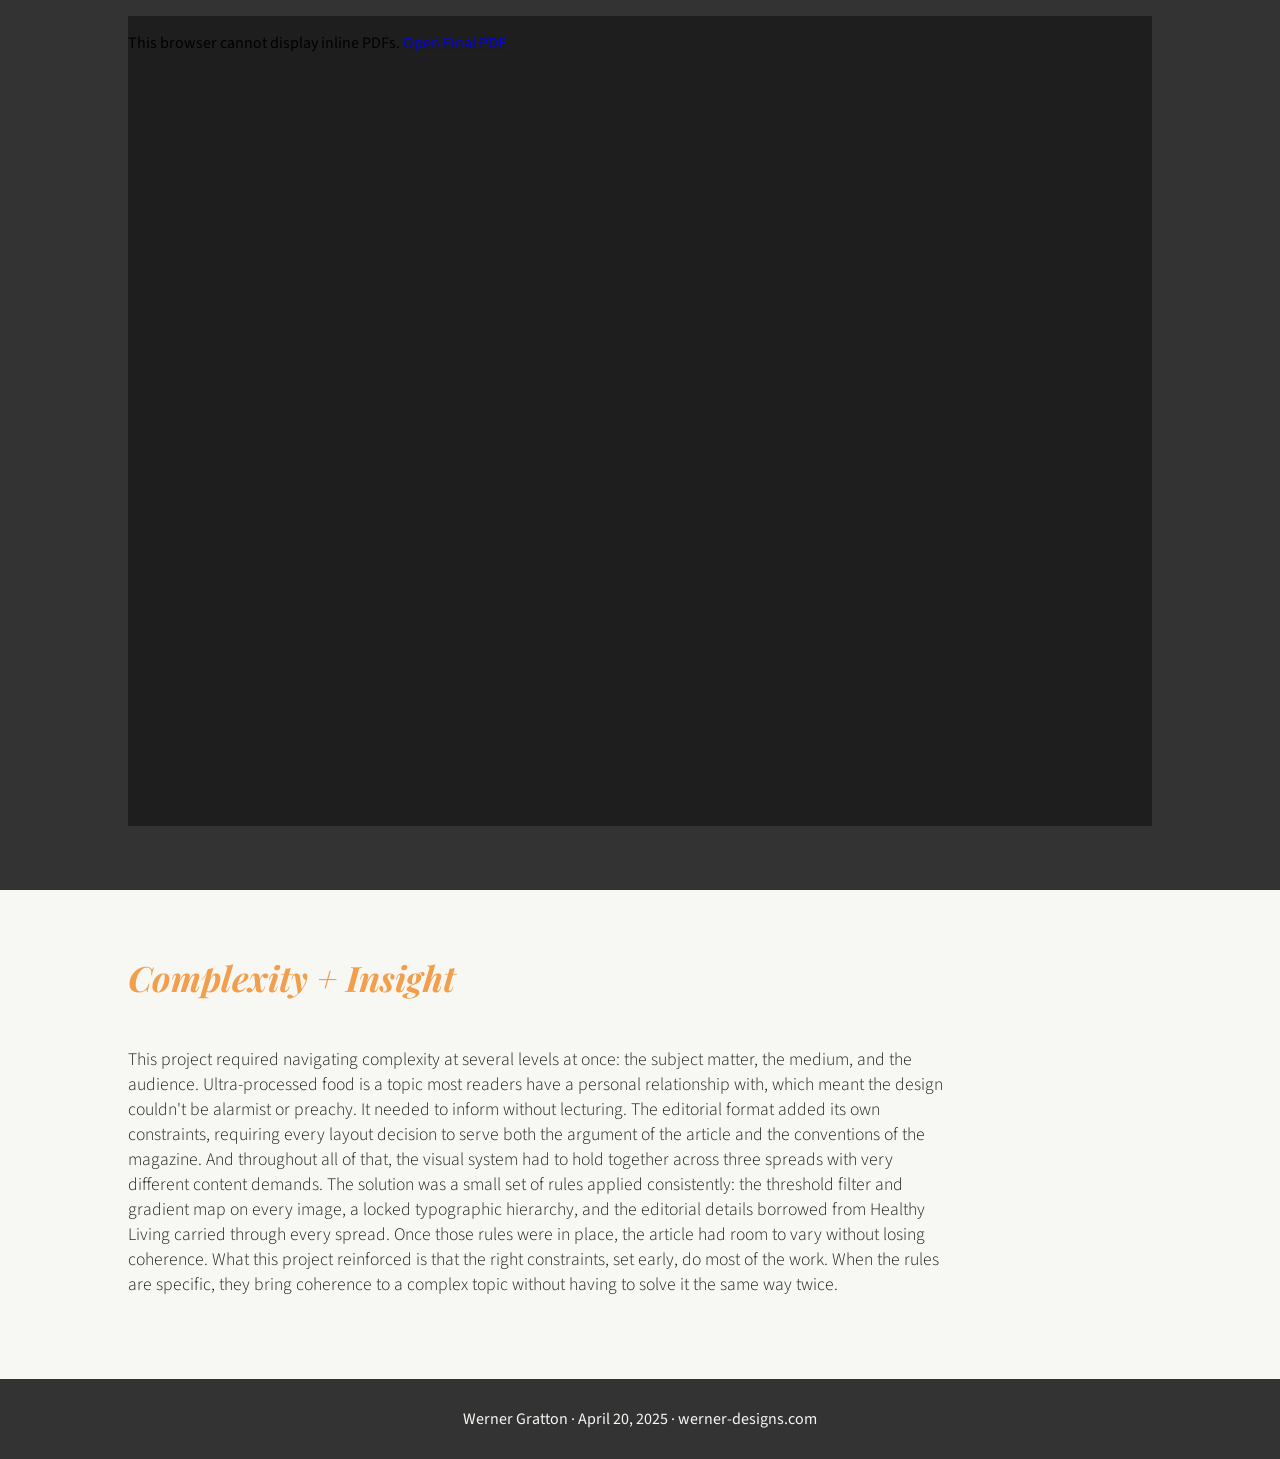
==== commit 957c1a28: "ready for website review" ====
--- a/case_study.html
+++ b/case_study.html
@@ -16,7 +16,7 @@
         </div>
     </header>
     <section class="section">
-        <span class="label">Project:</span>
+        <span class="label">Editorial Design for Health:</span>
         <h1 class="heading">What Are Ultra-Processed Foods Doing to Our Health</h1>
         <img src="assets/images/case_study/french fry.png" alt="" class="collage-image" id="draggable">
         <img src="assets/images/case_study/broccoli.png" alt="" class="collage-image">
@@ -25,14 +25,14 @@
         <img src="assets/images/case_study/coke.png" alt="" class="collage-image">
     </section>
     <section class="section dark opening">
-        <p class="text">In recent decades the modern diet has become increasingly dominated by ultra-processed foods—foods created through multiple industrial processes from ingredients not found in home kitchens. In the United States these products account for half of the total calories consumed by the population. I was driven to create this article by personal experience and an interest in how everyday systems like food production and convenience culture shape health in ways that are often invisible. For readers of Healthy Living magazine, this topic is both relatable and urgent.</p>
+        <p class="text">In recent decades, the modern diet has shifted dramatically toward ultra-processed foods, products manufactured through multiple industrial processes from ingredients rarely found in a home kitchen. In the United States, these foods account for more than half of all daily calories consumed. I was drawn to this topic through personal experience and a growing curiosity about how systems like food production and convenience culture shape health in ways most people never stop to question. The result was a mock editorial article designed for Healthy Living magazine.</p>
     </section>
     <section class="section" id="full-width">
 
     </section>
     <section class="section">
         <h1 class="heading subheading">Research Phase</h1>
-        <p class="text dark">Research revealed that ultra-processed foods are widespread, especially among younger populations, and are also consistently associated with a range of adverse health outcomes across several large studies. In response to this alarming data, I aimed to create an article that translates complex nutritional and epidemiological research into a clear editorial format. The article uses familiar imagery in a more provocative format to explain what ultra-processed foods are, contextualize their prevalence, and provide accessible guidance that helps readers make more informed dietary choices.</p>
+        <p class="text dark">Research confirmed what early data suggested: ultra-processed food consumption is widespread across all demographics, with particularly high rates among younger populations, and is consistently linked to serious adverse health outcomes across large-scale epidemiological studies. Faced with the challenge of translating nutritional science into an accessible editorial format, I focused on building an article that could explain what ultra-processed foods actually are, put their prevalence into perspective, and offer readers a clear path toward more informed choices without overwhelming them.</p>
     </section>
     <div class="stats-grid">
         <div class="stat-item">
@@ -45,8 +45,8 @@
         </div>
     </div>
     <section class="section">
-         <h1 class="heading subheading">Style Guide</h1>
-        <p class="text dark">Initially I had planned for my visual language to distinguish between ultra-processed and fresh food by color. Later in my process I decided the most important part of my visual language was showing these products we are all familiar with and desensitized too in a contemptuous light, This led me to go with a bold duotone palette consisting of orange and dark grey. These colors immediately helped the imagery to come across as a warning instead of attempting to lead readers to decipher my color system.</p>
+         <h1 class="heading subheading">Visual Language</h1>
+        <p class="text dark">My initial concept was to use color to draw a distinction between ultra-processed and whole foods. As the project developed, I realized the more powerful move was to reframe how readers see familiar products. These are foods people buy without a second thought, and orange plays a direct role in why. Research into food packaging shows that orange stimulates impulse buying and is deeply associated with convenience snacks and affordable, ready-to-eat products. Cheetos, Fanta, cheap fast food packaging. Orange is already the color of ultra-processed food culture. Rather than fight that association, I leaned into it. Combined with dark grey through a threshold filter and gradient map applied to every product image, the palette turns familiar comfort foods into something that reads more like a warning label than a grocery store display. Typography followed the same logic, with Playfair Display Italic for headlines bringing editorial authority, while Source Sans Pro handles body and caption text with neutrality. I also replicated Healthy Living's grid directly, tracing and measuring actual pages to build an accurate InDesign grid, and carried over small details like page numbers, section labels, and margin text so the article would feel native to the publication.</p>
         <div class="color-palette">
             <div class="color-item">
                 <div class="color-swatch orange"></div>
@@ -89,49 +89,48 @@
         <div class="imagerow">
             <figure class="image-card">
                 <img src="assets/images/case_study/article_trace.jpg" alt="">
-                <figcaption class="image-caption">i laid tracing paper over pages removed from healthy living magazine and sketched and measured all the parts of the structure of the page.</figcaption>
             </figure>
             <figure class="image-card">
                 <img src="assets/images/case_study/article_trace2.jpg" alt="">
-                <figcaption class="image-caption">This was later carried into indesign to create a grid like the one in healthy living</figcaption>
             </figure>
         </div>
+         <figcaption class="image-caption">I laid tracing paper over pages pulled from Healthy Living and sketched the structure of the layout by hand, measuring column widths, margins, and type areas. This gave me an accurate foundation to build the InDesign grid from.</figcaption>
     </section>
     <section class="section dark">
         <h1 class="heading subheading">Drafting</h1>
         <figure class="bigimage">
             <img src="assets/images/case_study/darft_pg1.jpg" alt="">
-            <figcaption class="image-caption">While the experimental collage on the cover spread captured the ideas I was going for,it didn't have a cohesive visual language tying it to the rest of the article.</figcaption>
+            <figcaption class="image-caption"><i>Spread 1:</i> The cover draft used a collage of product packaging, ingredient lists, and barcodes to capture the overwhelming presence of ultra-processed food in everyday life. The concept worked, but the execution lacked a unified visual language to connect it to the rest of the article</figcaption>
         </figure>
         <div class="imagerow">
             <figure class="image-card">
                 <img src="assets/images/case_study/darft_pg2.jpg" alt="">
-                <figcaption class="image-caption">On spread two, this was even more apparent. I initially struggled with the layout and composition, trying to find a way to tie it to the rest of the article.</figcaption>
+                <figcaption class="image-caption"><i>Spread 2:</i> The NOVA classification spread struggled most in the draft stage. The layout felt disconnected from the cover, and the chart wasn't landing with the clarity it needed. The relationship between image, text, and diagram required rethinking.</figcaption>
             </figure>
             <figure class="image-card">
                 <img src="assets/images/case_study/darft_pg3.jpg" alt="">
-                <figcaption class="image-caption">Spread three faced similar challenges in maintaining consistency, although the editorial style I was going for began to emerge here. Showing data visualizations was not working as intended.</figcaption>
+                <figcaption class="image-caption"><i>Spread 3:</i> The third spread was where the editorial direction began to emerge, but the data visualizations weren't communicating effectively. The pie charts felt out of place with the rest of the visual language and needed a different approach.</figcaption>
             </figure>
         </div>
     </section>
     <section class="section">
-        <h1 class="heading subheading">Reflecting on Draft</h1>
-        <p class="text dark">After the first draft, I unified image treatments to tie the visual language together. I also ensured consistent typography across the article, aligning it with the magazine's style. This process strengthened the overall design cohesion.</p>
+        <h1 class="heading subheading">Draft Review</h1>
+        <p class="text dark">The first draft surfaced a clear problem: each spread was making its own decisions without enough reference to the others. The cover had energy but no system. The interior spreads had structure but no personality. In response, I applied the threshold filter and gradient map treatment consistently across all food imagery, which immediately created a shared visual identity across all three spreads. I also locked in a consistent typographic hierarchy and reintegrated the small editorial details borrowed from Healthy Living, including margin annotations, section labels, and page numbers, so that every spread felt like part of the same publication.</p>
     </section>
     <section class="section dark">
         <h1 class="heading subheading">Final Outcome</h1>
         <figure class="bigimage">
             <img src="assets/images/case_study/IMG_0615.jpg" alt="">
-            <figcaption class="image-caption">final spread 1: i kept the layout of the drafts collage but used the style guide to unify the visual language. additionally i added more space around the header to help the design breathe</figcaption>
+            <figcaption class="image-caption"><i>Spread 3 (Statistics, Quote Callouts, Checklist + Shopping Cart):</i> The data visualizations from the draft were replaced with large callout statistics, which integrated more naturally with the editorial style of the spreads before it. The checklist gives readers a practical takeaway, and the shopping cart image bleeding off the page edge signals the close of the article.</figcaption>
         </figure>
         <div class="imagerow">
             <figure class="image-card">
                 <img src="assets/images/case_study/IMG_0613.jpg" alt="">
-                <figcaption class="image-caption">final spread 2: i refined the layout and improved the alignment of elements to create a more balanced composition. i improved the food classification chart with the orange and black palette as well as a more fluid and readable layout.</figcaption>
+                <figcaption class="image-caption"><i>Spread 2 (NOVA Classification + Opening):</i> The layout was refined to bring better balance between the classification chart and the body copy. The NOVA chart was redesigned for clarity, with improved alignment and a more readable hierarchy that guides the reader through the four processing categories in sequence.</figcaption>
             </figure>
             <figure class="image-card">
                 <img src="assets/images/case_study/IMG_0612.jpg" alt="">
-                <figcaption class="image-caption">final spread 3: I turned the data visualizations into callout statistics and helped the flow of visuals and information come to a conclusion.</figcaption>
+            <figcaption class="image-caption"><i>Spread 1 (Cover):</i> The collage composition from the draft was kept, but the image treatment was unified using the threshold filter and gradient map. Additional breathing room was added around the headline, giving the typography space to read clearly against the dense imagery behind it.</figcaption>
             </figure>
         </div>
         <div class="pdf-embed">
@@ -153,11 +152,11 @@
         </p>
     </section>
     <section class="section">
-        <h1 class="heading subheading">Reflection</h1>
-        <p class="text dark">reflection, discuss complexity, What insight did you gain through the project?</p>
+        <h1 class="heading subheading">Complexity + Insight</h1>
+        <p class="text dark">This project required navigating complexity at several levels at once: the subject matter, the medium, and the audience. Ultra-processed food is a topic most readers have a personal relationship with, which meant the design couldn't be alarmist or preachy. It needed to inform without lecturing. The editorial format added its own constraints, requiring every layout decision to serve both the argument of the article and the conventions of the magazine. And throughout all of that, the visual system had to hold together across three spreads with very different content demands. The solution was a small set of rules applied consistently: the threshold filter and gradient map on every image, a locked typographic hierarchy, and the editorial details borrowed from Healthy Living carried through every spread. Once those rules were in place, the article had room to vary without losing coherence. What this project reinforced is that the right constraints, set early, do most of the work. When the rules are specific, they bring coherence to a complex topic without having to solve it the same way twice.</p>
     </section>
     <footer>
-        <p>Werner Gratton</p>
+        <p>Werner Gratton · April 20, 2025 · werner-designs.com</p>
     </footer>
     <script src="scripts/case_study.js"></script>
 </body>
--- a/css/case_study.css
+++ b/css/case_study.css
@@ -147,7 +147,7 @@
 
 .label {
     margin: 0;
-    font-size: clamp(16px, 1vw, 20px);
+    font-size: clamp(18px, 2vw, 20px);
 }
 
 .collage-image {
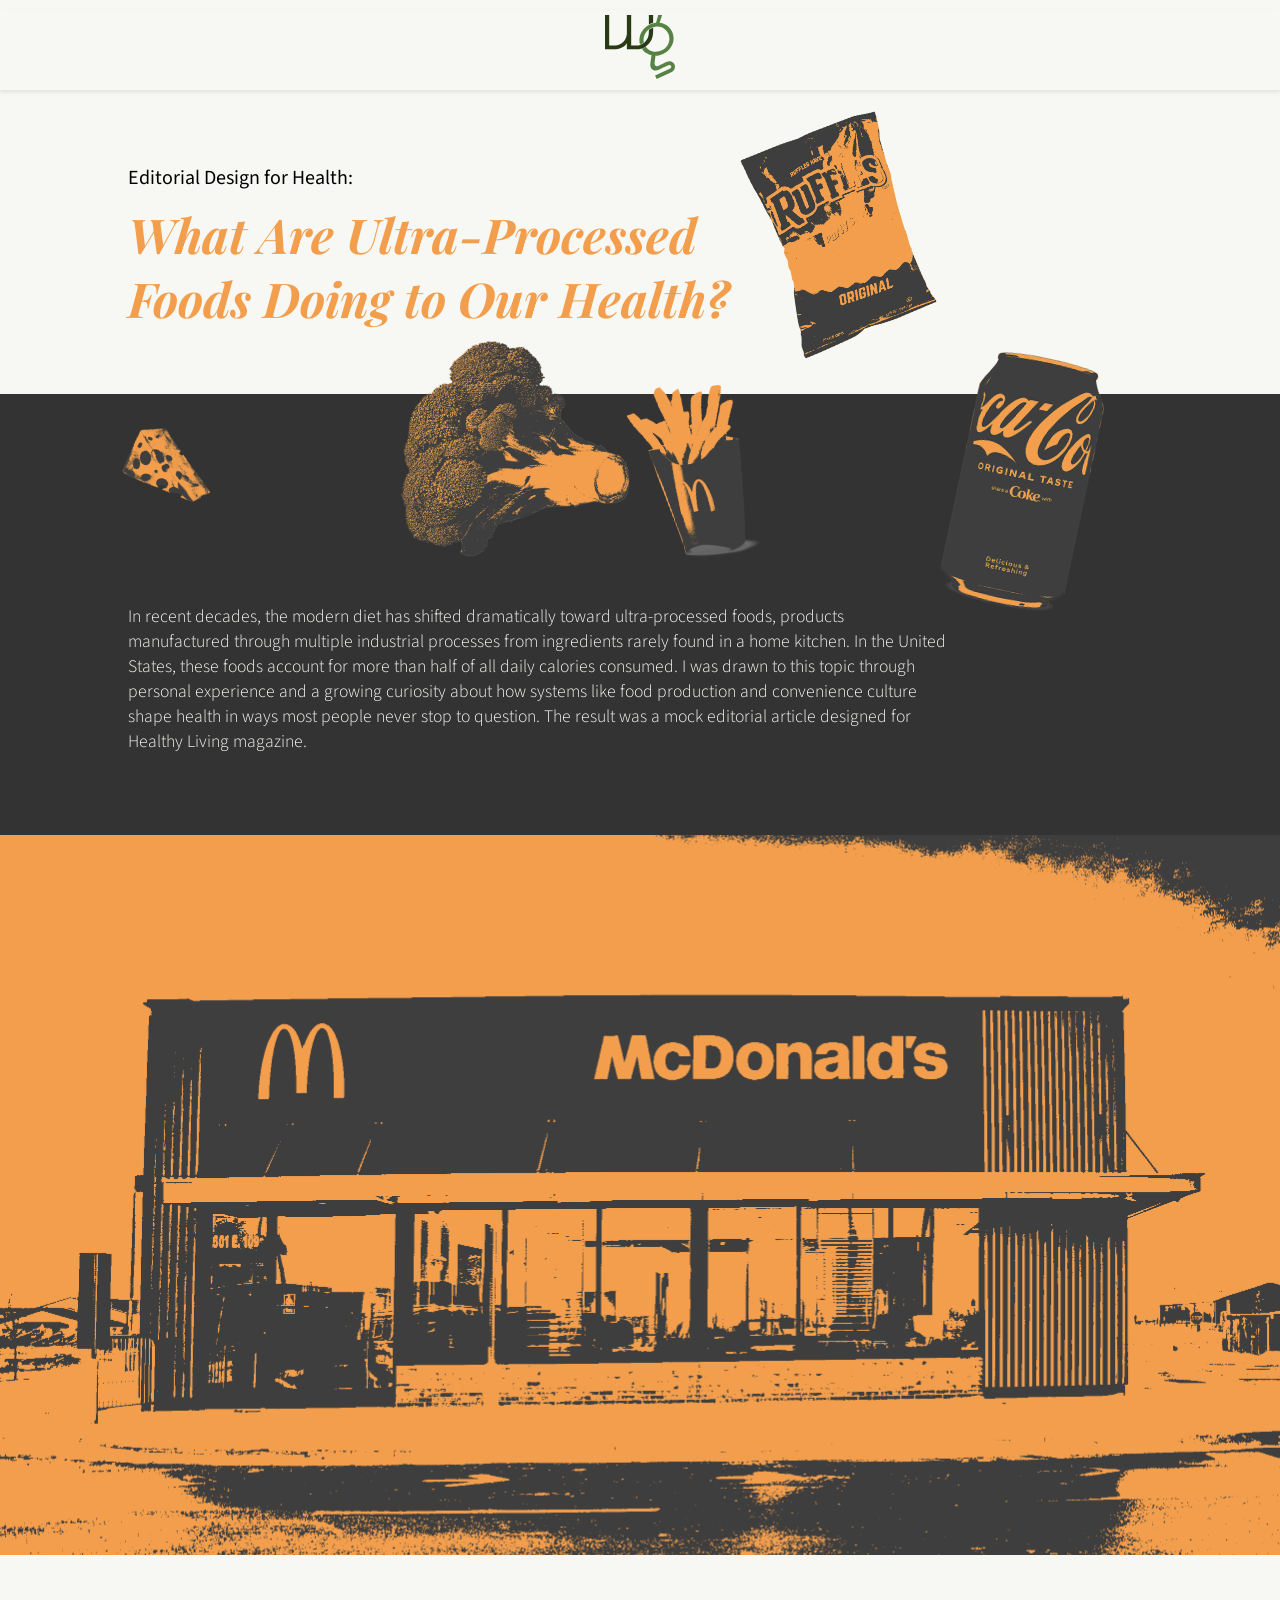
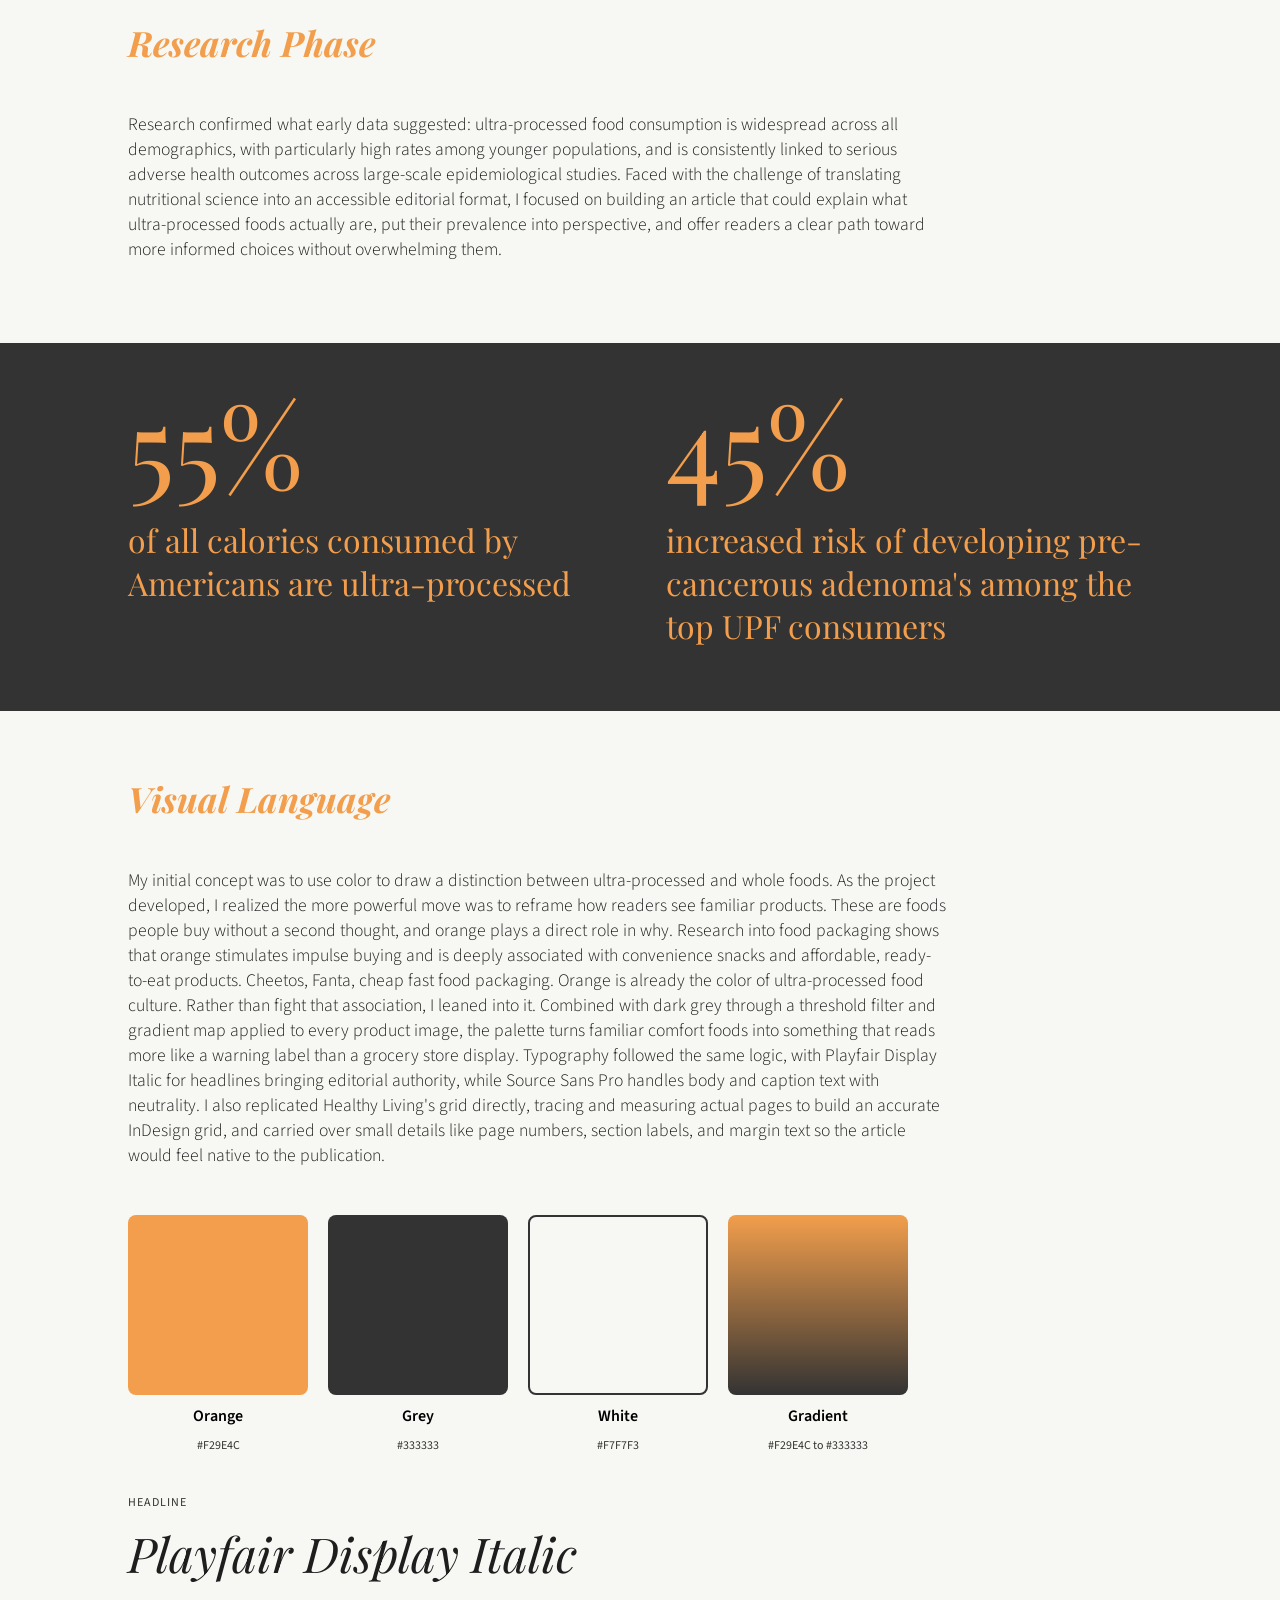
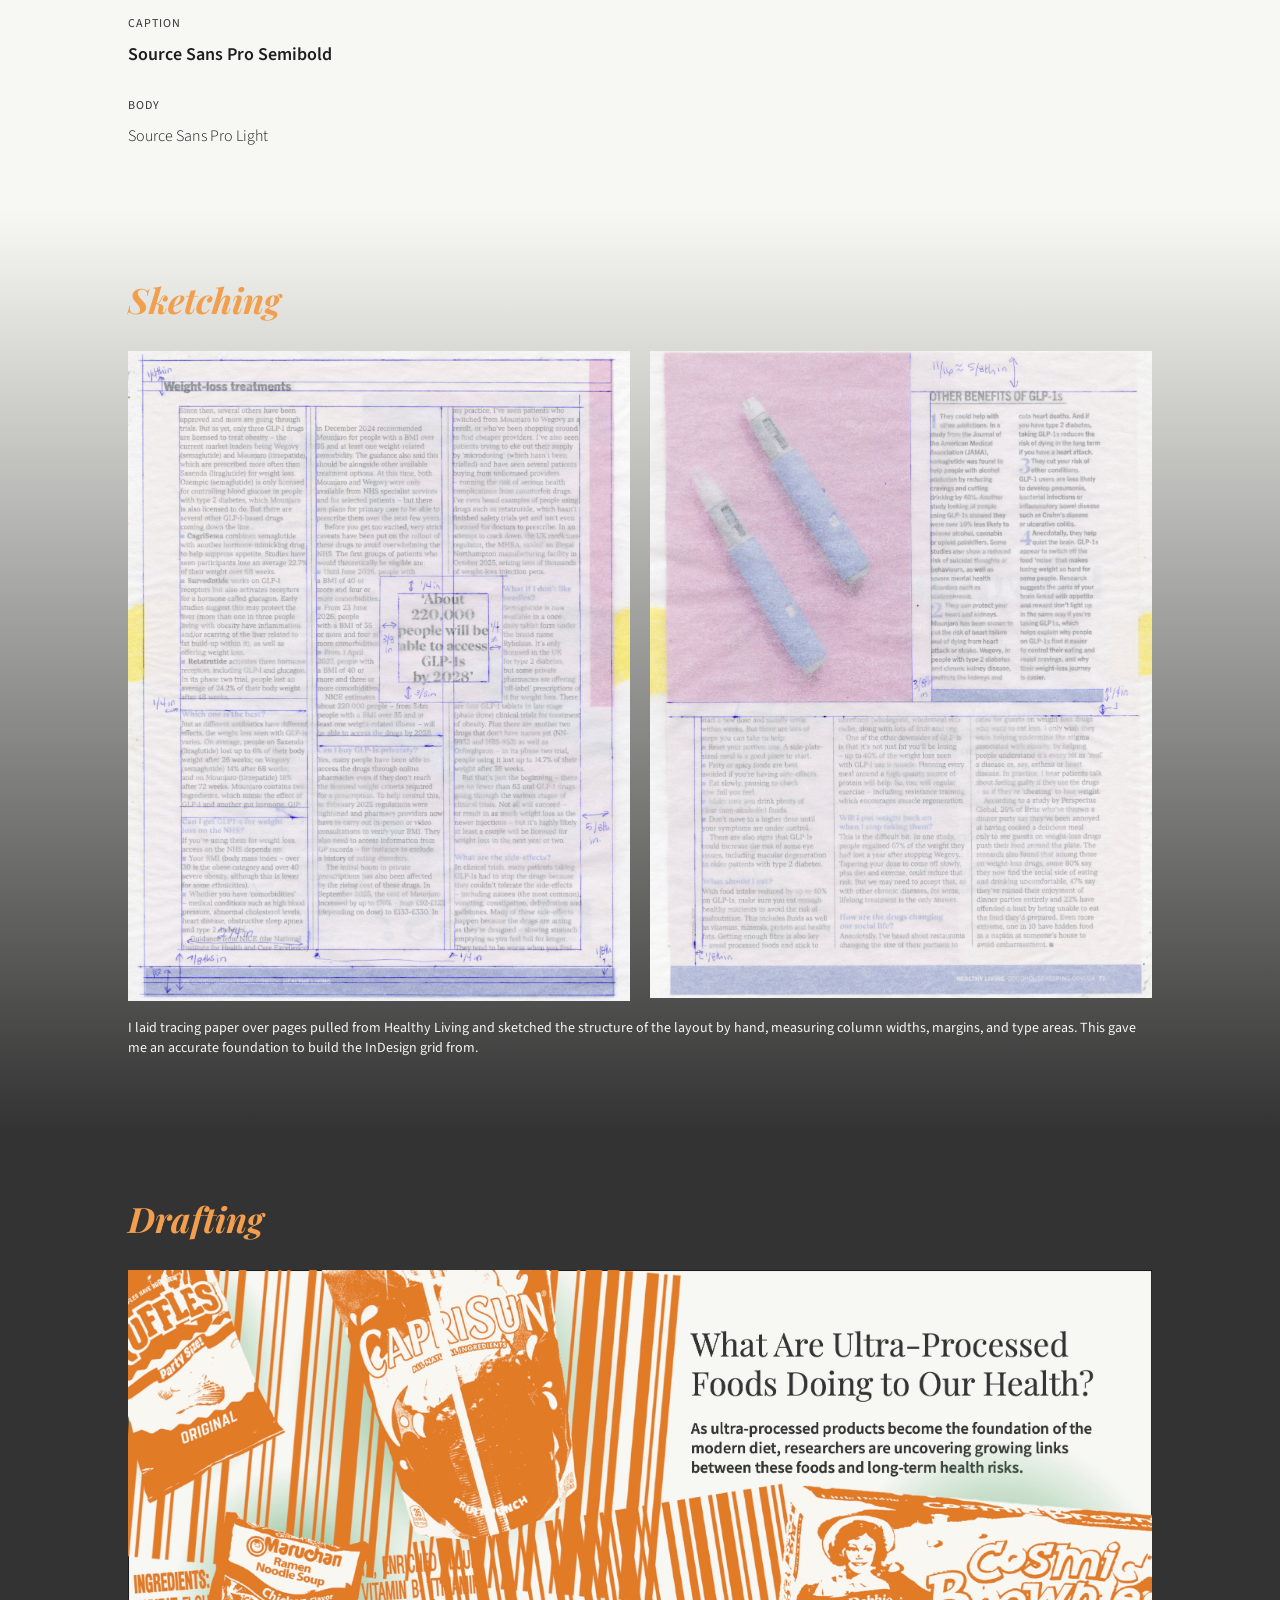
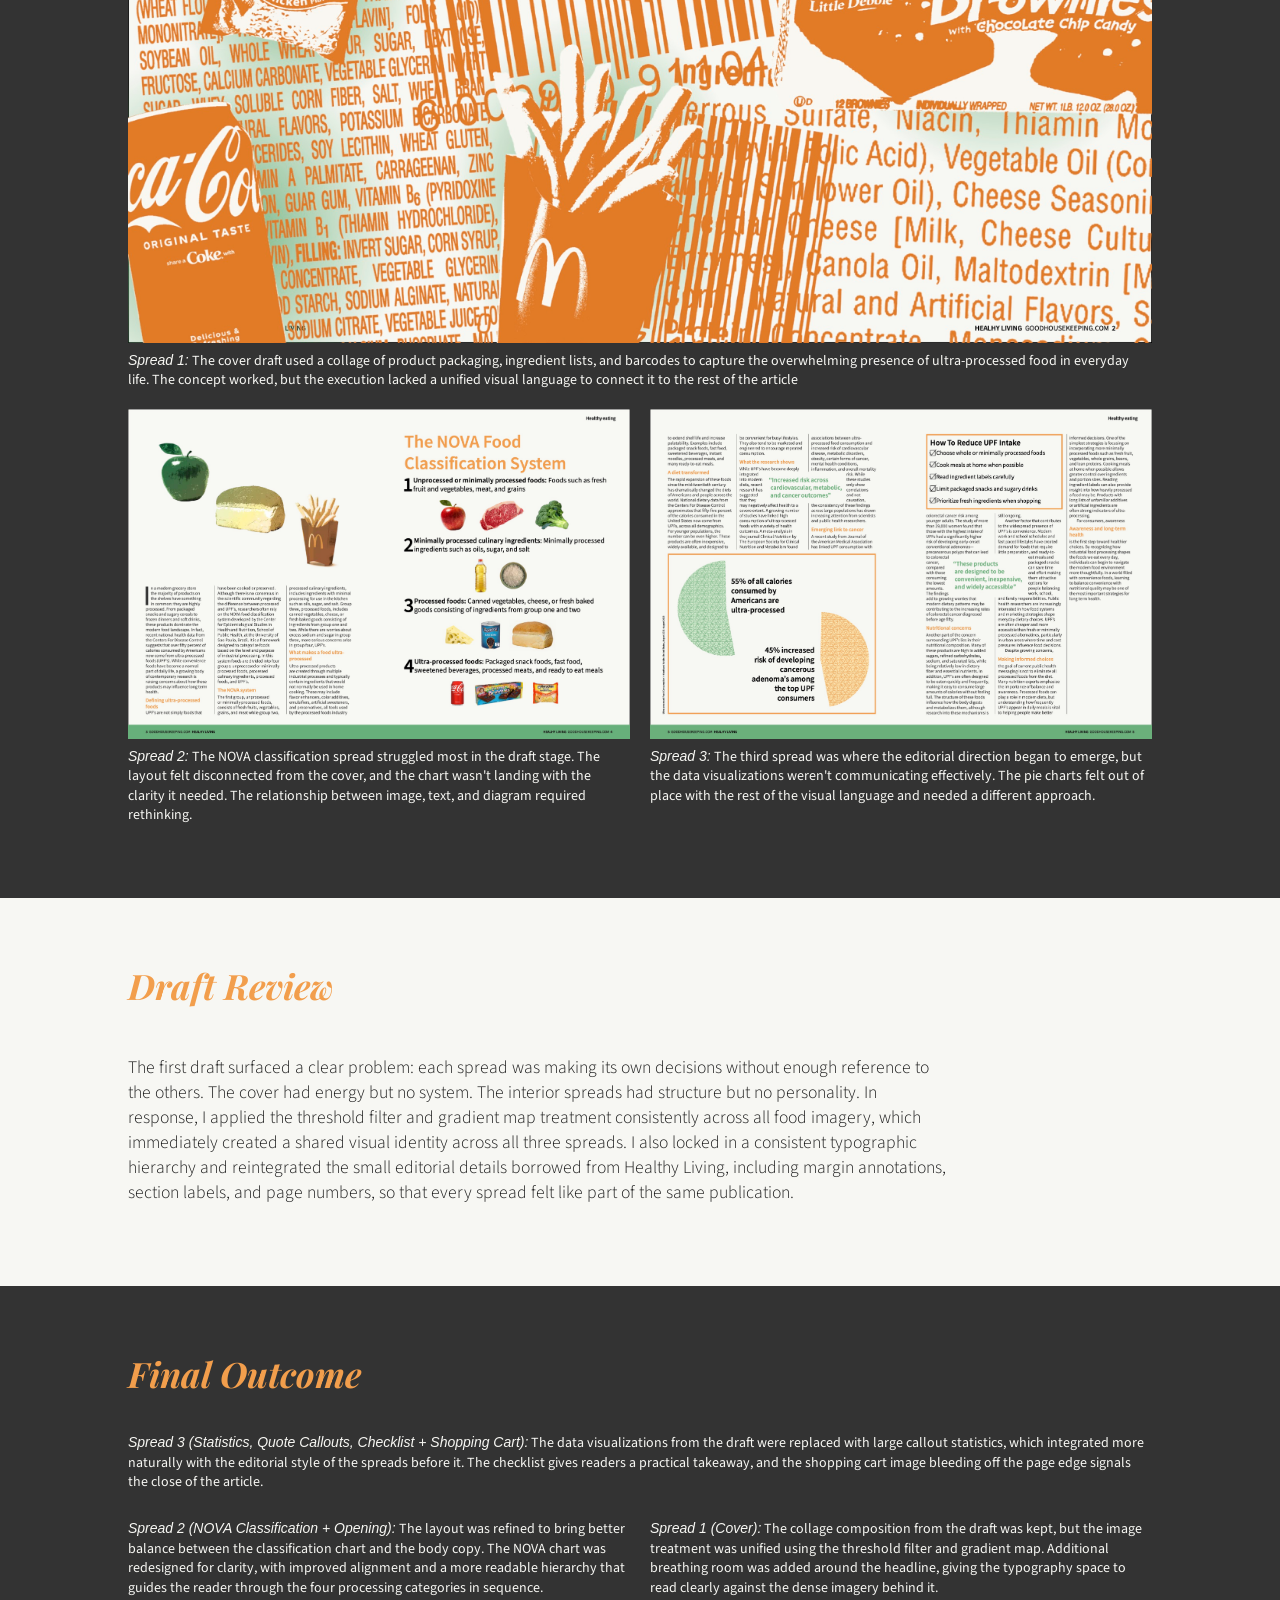
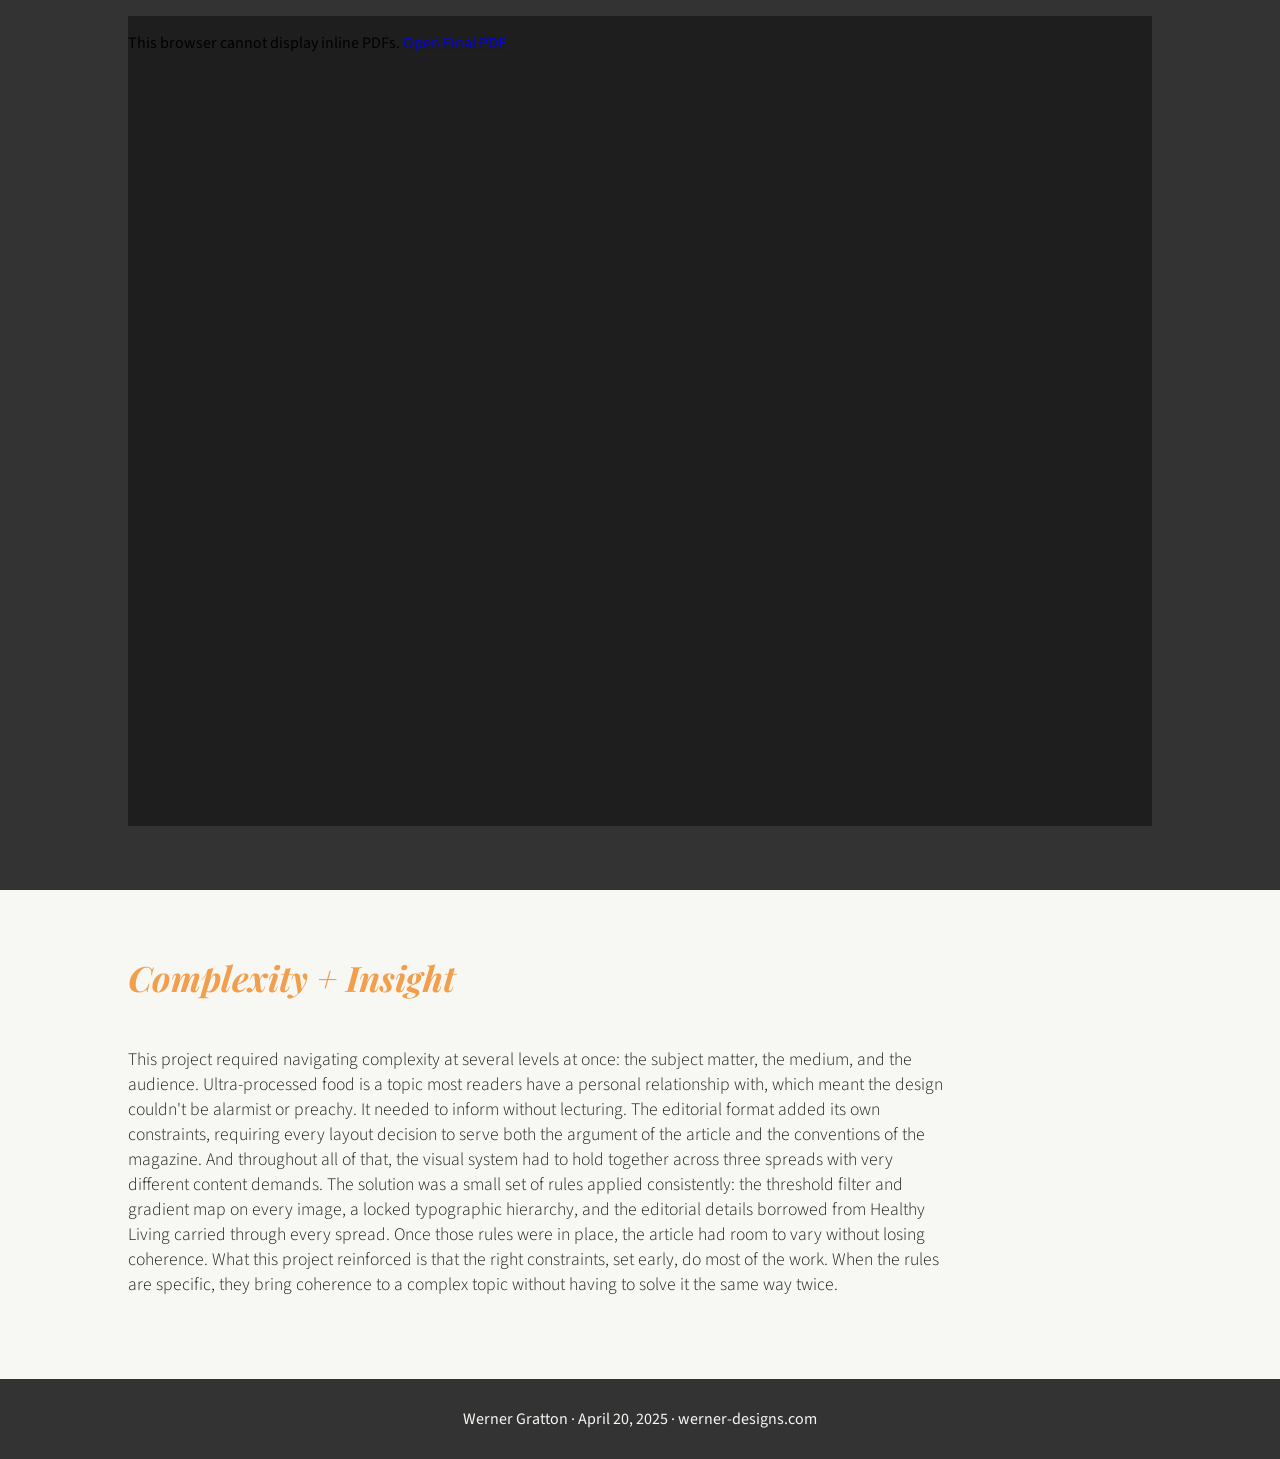
==== commit 49dcd2d0: "add ?" ====
--- a/case_study.html
+++ b/case_study.html
@@ -17,7 +17,7 @@
     </header>
     <section class="section">
         <span class="label">Editorial Design for Health:</span>
-        <h1 class="heading">What Are Ultra-Processed Foods Doing to Our Health</h1>
+        <h1 class="heading">What Are Ultra-Processed Foods Doing to Our Health?</h1>
         <img src="assets/images/case_study/french fry.png" alt="" class="collage-image" id="draggable">
         <img src="assets/images/case_study/broccoli.png" alt="" class="collage-image">
         <img src="assets/images/case_study/ruffles.png" alt="" class="collage-image">
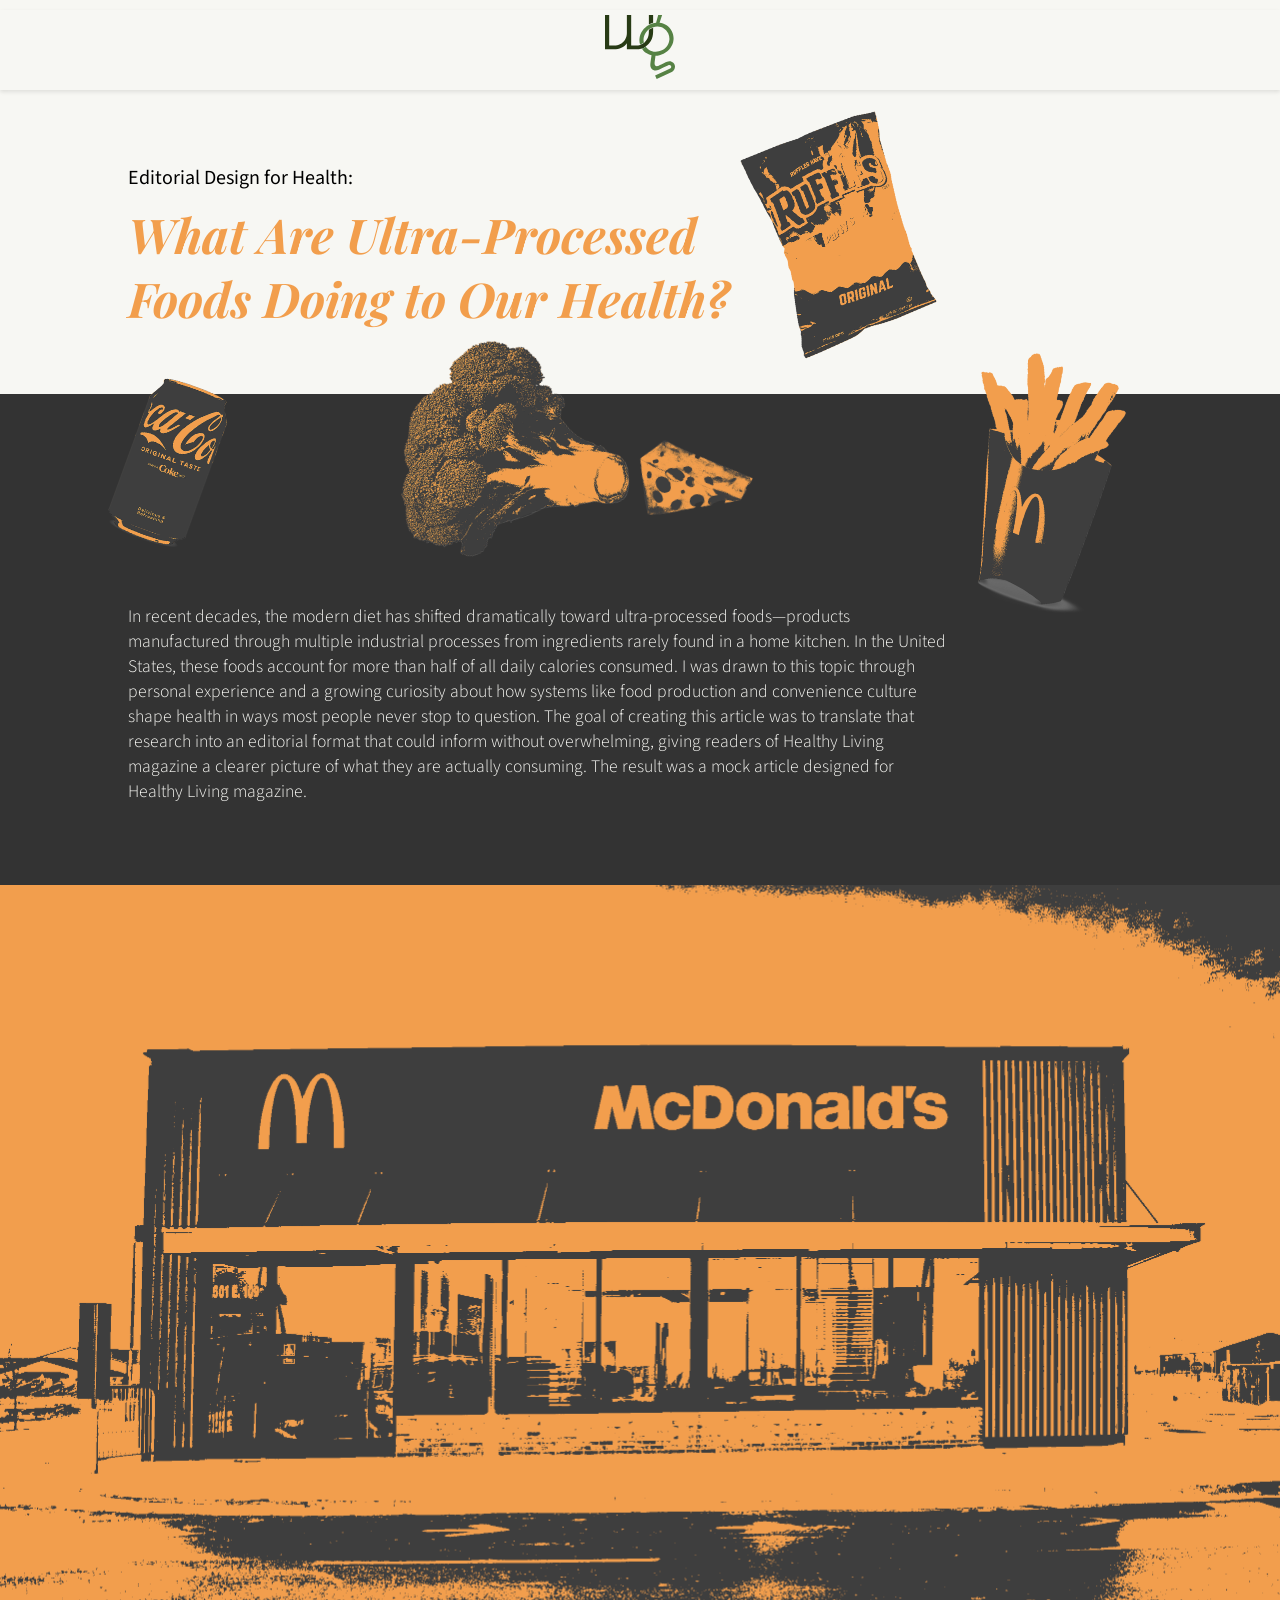
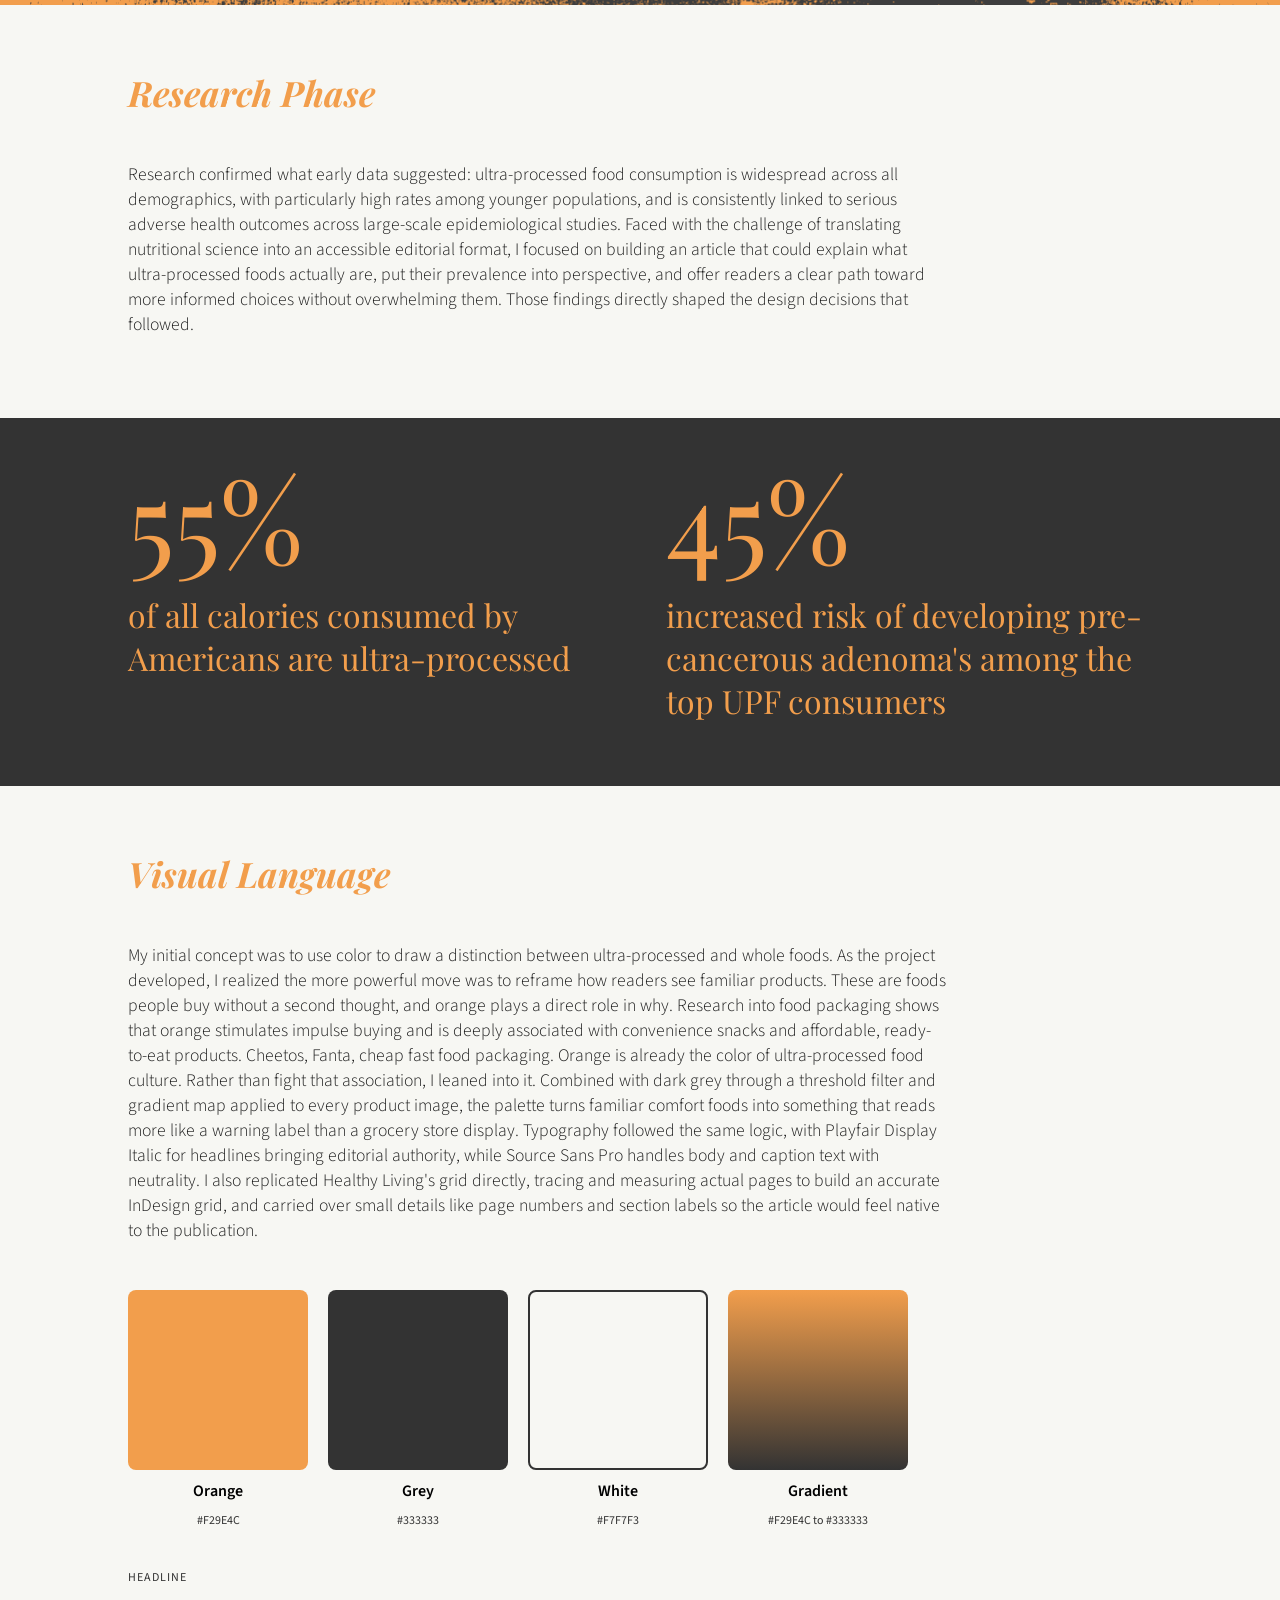
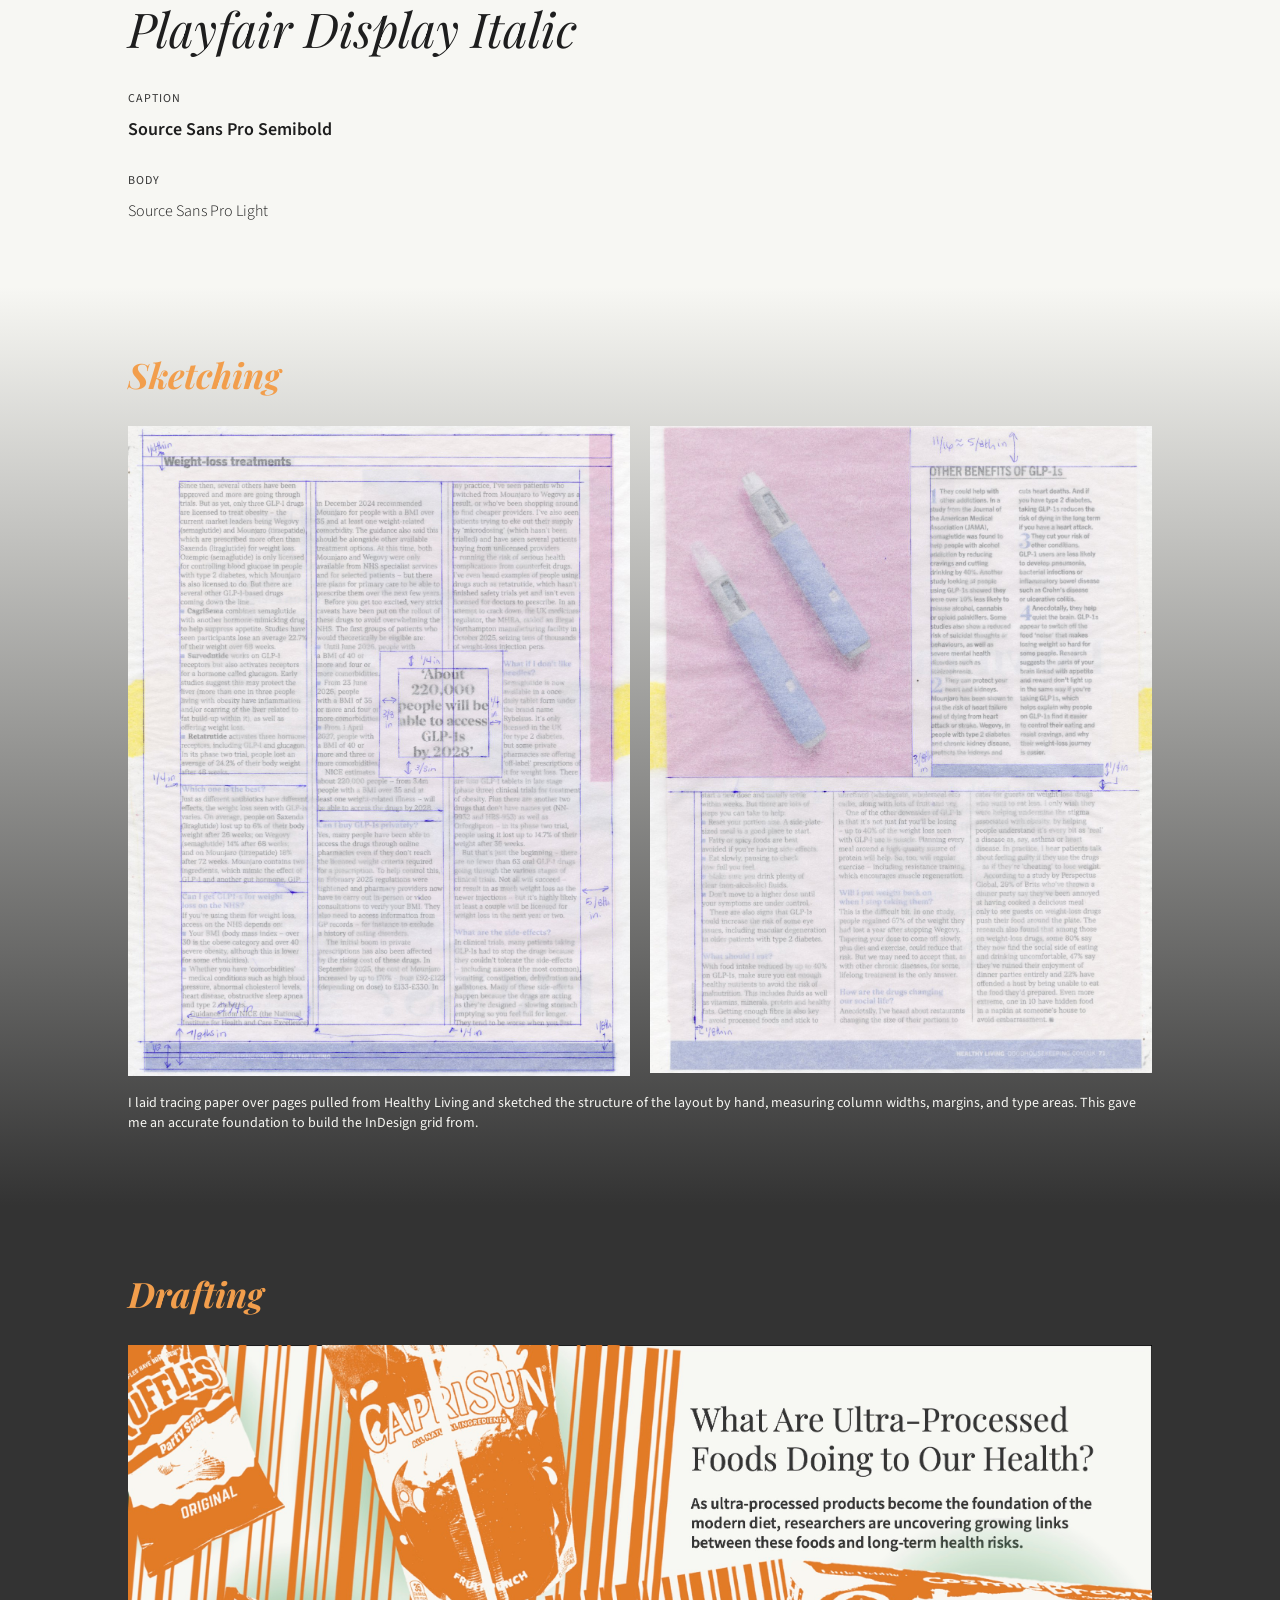
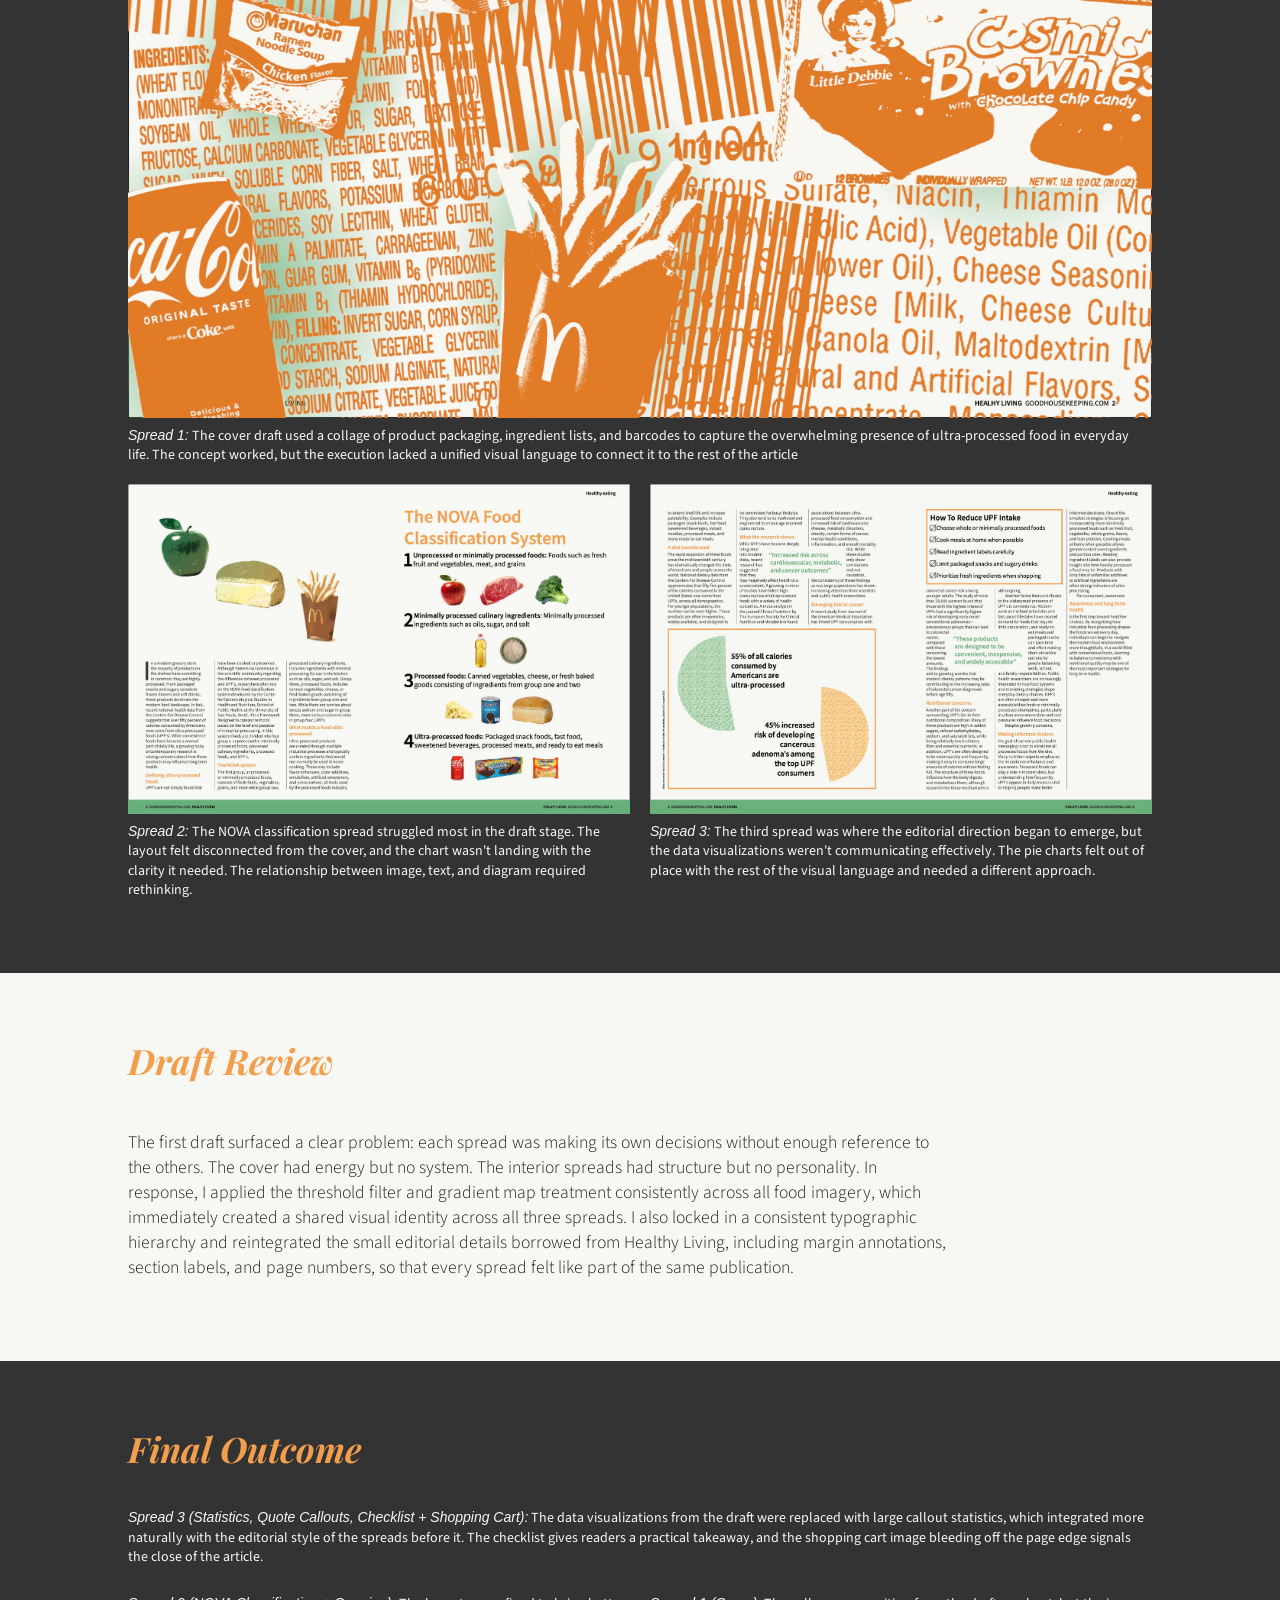
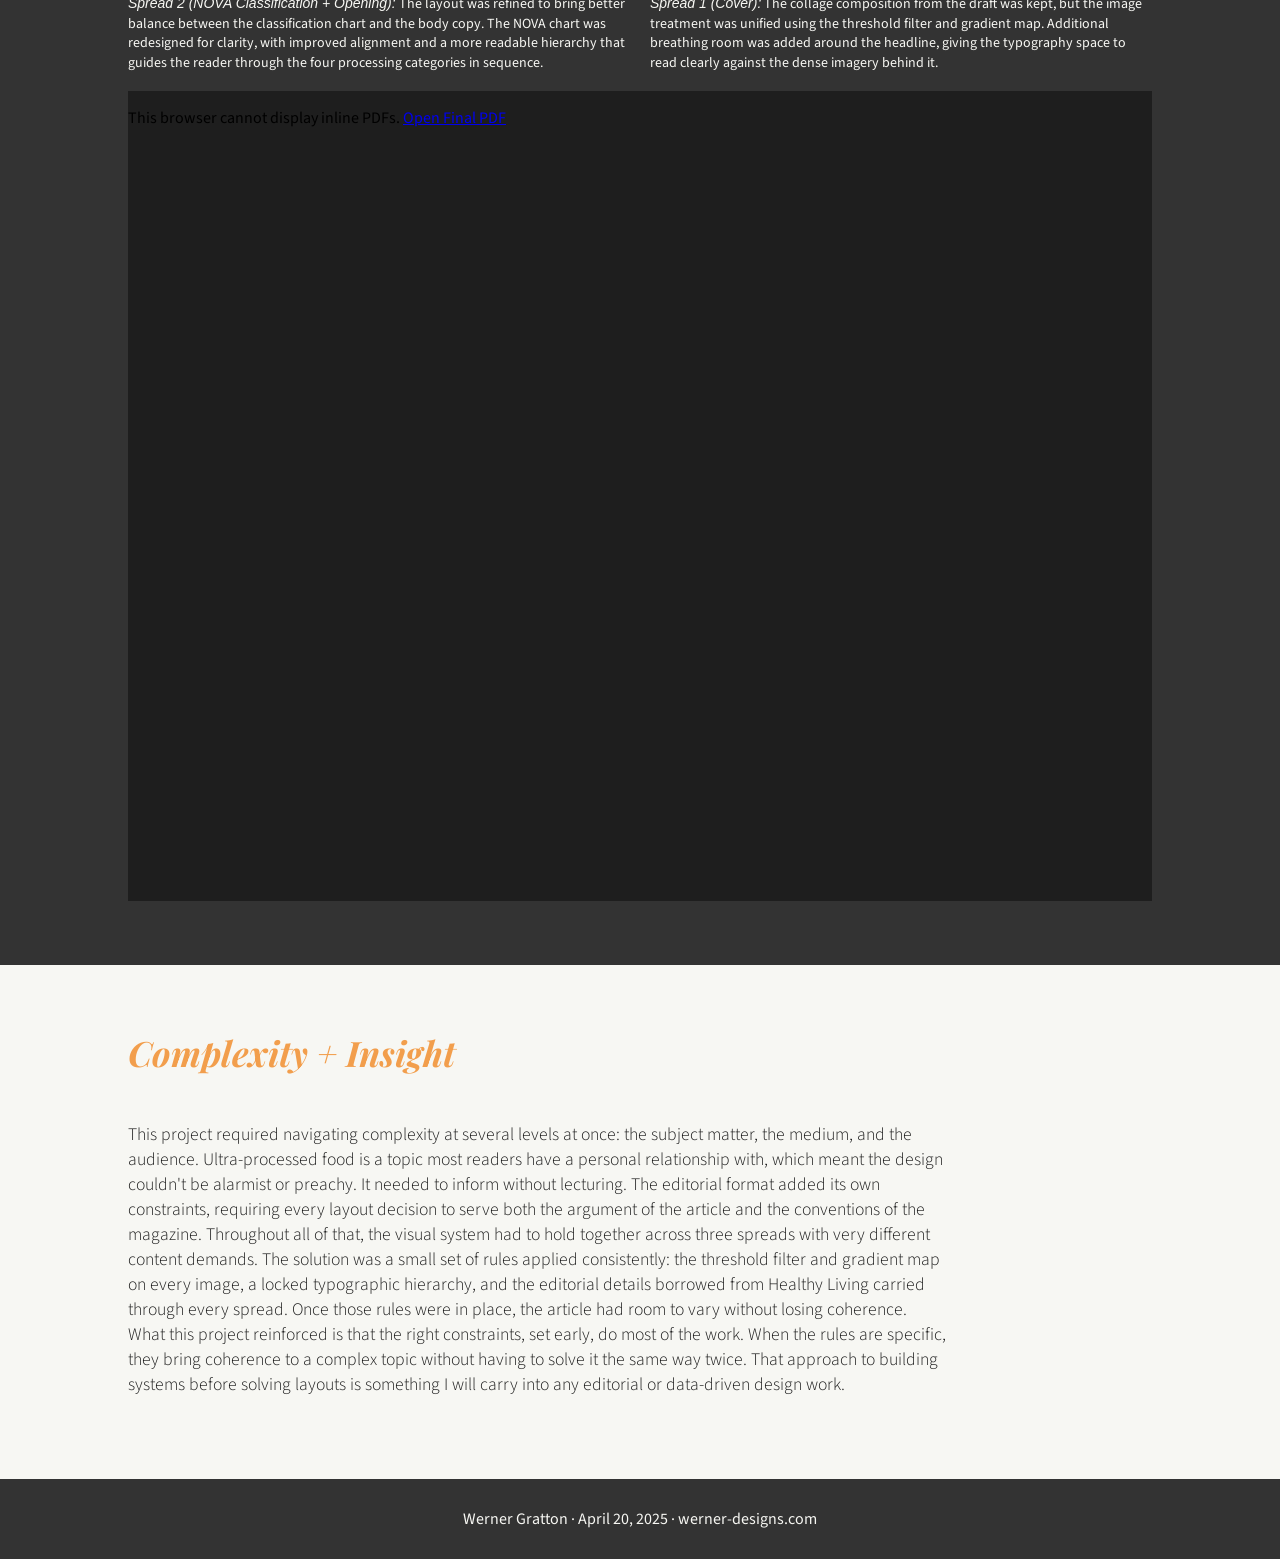
==== commit 5e6df1bb: "final v1" ====
--- a/case_study.html
+++ b/case_study.html
@@ -25,14 +25,14 @@
         <img src="assets/images/case_study/coke.png" alt="" class="collage-image">
     </section>
     <section class="section dark opening">
-        <p class="text">In recent decades, the modern diet has shifted dramatically toward ultra-processed foods, products manufactured through multiple industrial processes from ingredients rarely found in a home kitchen. In the United States, these foods account for more than half of all daily calories consumed. I was drawn to this topic through personal experience and a growing curiosity about how systems like food production and convenience culture shape health in ways most people never stop to question. The result was a mock editorial article designed for Healthy Living magazine.</p>
+        <p class="text">In recent decades, the modern diet has shifted dramatically toward ultra-processed foods—products manufactured through multiple industrial processes from ingredients rarely found in a home kitchen. In the United States, these foods account for more than half of all daily calories consumed. I was drawn to this topic through personal experience and a growing curiosity about how systems like food production and convenience culture shape health in ways most people never stop to question. The goal of creating this article was to translate that research into an editorial format that could inform without overwhelming, giving readers of Healthy Living magazine a clearer picture of what they are actually consuming. The result was a mock article designed for Healthy Living magazine.</p>
     </section>
     <section class="section" id="full-width">
 
     </section>
     <section class="section">
         <h1 class="heading subheading">Research Phase</h1>
-        <p class="text dark">Research confirmed what early data suggested: ultra-processed food consumption is widespread across all demographics, with particularly high rates among younger populations, and is consistently linked to serious adverse health outcomes across large-scale epidemiological studies. Faced with the challenge of translating nutritional science into an accessible editorial format, I focused on building an article that could explain what ultra-processed foods actually are, put their prevalence into perspective, and offer readers a clear path toward more informed choices without overwhelming them.</p>
+        <p class="text dark">Research confirmed what early data suggested: ultra-processed food consumption is widespread across all demographics, with particularly high rates among younger populations, and is consistently linked to serious adverse health outcomes across large-scale epidemiological studies. Faced with the challenge of translating nutritional science into an accessible editorial format, I focused on building an article that could explain what ultra-processed foods actually are, put their prevalence into perspective, and offer readers a clear path toward more informed choices without overwhelming them. Those findings directly shaped the design decisions that followed.</p>
     </section>
     <div class="stats-grid">
         <div class="stat-item">
@@ -46,7 +46,7 @@
     </div>
     <section class="section">
          <h1 class="heading subheading">Visual Language</h1>
-        <p class="text dark">My initial concept was to use color to draw a distinction between ultra-processed and whole foods. As the project developed, I realized the more powerful move was to reframe how readers see familiar products. These are foods people buy without a second thought, and orange plays a direct role in why. Research into food packaging shows that orange stimulates impulse buying and is deeply associated with convenience snacks and affordable, ready-to-eat products. Cheetos, Fanta, cheap fast food packaging. Orange is already the color of ultra-processed food culture. Rather than fight that association, I leaned into it. Combined with dark grey through a threshold filter and gradient map applied to every product image, the palette turns familiar comfort foods into something that reads more like a warning label than a grocery store display. Typography followed the same logic, with Playfair Display Italic for headlines bringing editorial authority, while Source Sans Pro handles body and caption text with neutrality. I also replicated Healthy Living's grid directly, tracing and measuring actual pages to build an accurate InDesign grid, and carried over small details like page numbers, section labels, and margin text so the article would feel native to the publication.</p>
+        <p class="text dark">My initial concept was to use color to draw a distinction between ultra-processed and whole foods. As the project developed, I realized the more powerful move was to reframe how readers see familiar products. These are foods people buy without a second thought, and orange plays a direct role in why. Research into food packaging shows that orange stimulates impulse buying and is deeply associated with convenience snacks and affordable, ready-to-eat products. Cheetos, Fanta, cheap fast food packaging. Orange is already the color of ultra-processed food culture. Rather than fight that association, I leaned into it. Combined with dark grey through a threshold filter and gradient map applied to every product image, the palette turns familiar comfort foods into something that reads more like a warning label than a grocery store display. Typography followed the same logic, with Playfair Display Italic for headlines bringing editorial authority, while Source Sans Pro handles body and caption text with neutrality. I also replicated Healthy Living's grid directly, tracing and measuring actual pages to build an accurate InDesign grid, and carried over small details like page numbers and section labels so the article would feel native to the publication.</p>
         <div class="color-palette">
             <div class="color-item">
                 <div class="color-swatch orange"></div>
@@ -153,7 +153,7 @@
     </section>
     <section class="section">
         <h1 class="heading subheading">Complexity + Insight</h1>
-        <p class="text dark">This project required navigating complexity at several levels at once: the subject matter, the medium, and the audience. Ultra-processed food is a topic most readers have a personal relationship with, which meant the design couldn't be alarmist or preachy. It needed to inform without lecturing. The editorial format added its own constraints, requiring every layout decision to serve both the argument of the article and the conventions of the magazine. And throughout all of that, the visual system had to hold together across three spreads with very different content demands. The solution was a small set of rules applied consistently: the threshold filter and gradient map on every image, a locked typographic hierarchy, and the editorial details borrowed from Healthy Living carried through every spread. Once those rules were in place, the article had room to vary without losing coherence. What this project reinforced is that the right constraints, set early, do most of the work. When the rules are specific, they bring coherence to a complex topic without having to solve it the same way twice.</p>
+        <p class="text dark">This project required navigating complexity at several levels at once: the subject matter, the medium, and the audience. Ultra-processed food is a topic most readers have a personal relationship with, which meant the design couldn't be alarmist or preachy. It needed to inform without lecturing. The editorial format added its own constraints, requiring every layout decision to serve both the argument of the article and the conventions of the magazine. Throughout all of that, the visual system had to hold together across three spreads with very different content demands. The solution was a small set of rules applied consistently: the threshold filter and gradient map on every image, a locked typographic hierarchy, and the editorial details borrowed from Healthy Living carried through every spread. Once those rules were in place, the article had room to vary without losing coherence. What this project reinforced is that the right constraints, set early, do most of the work. When the rules are specific, they bring coherence to a complex topic without having to solve it the same way twice. That approach to building systems before solving layouts is something I will carry into any editorial or data-driven design work.</p>
     </section>
     <footer>
         <p>Werner Gratton · April 20, 2025 · werner-designs.com</p>
